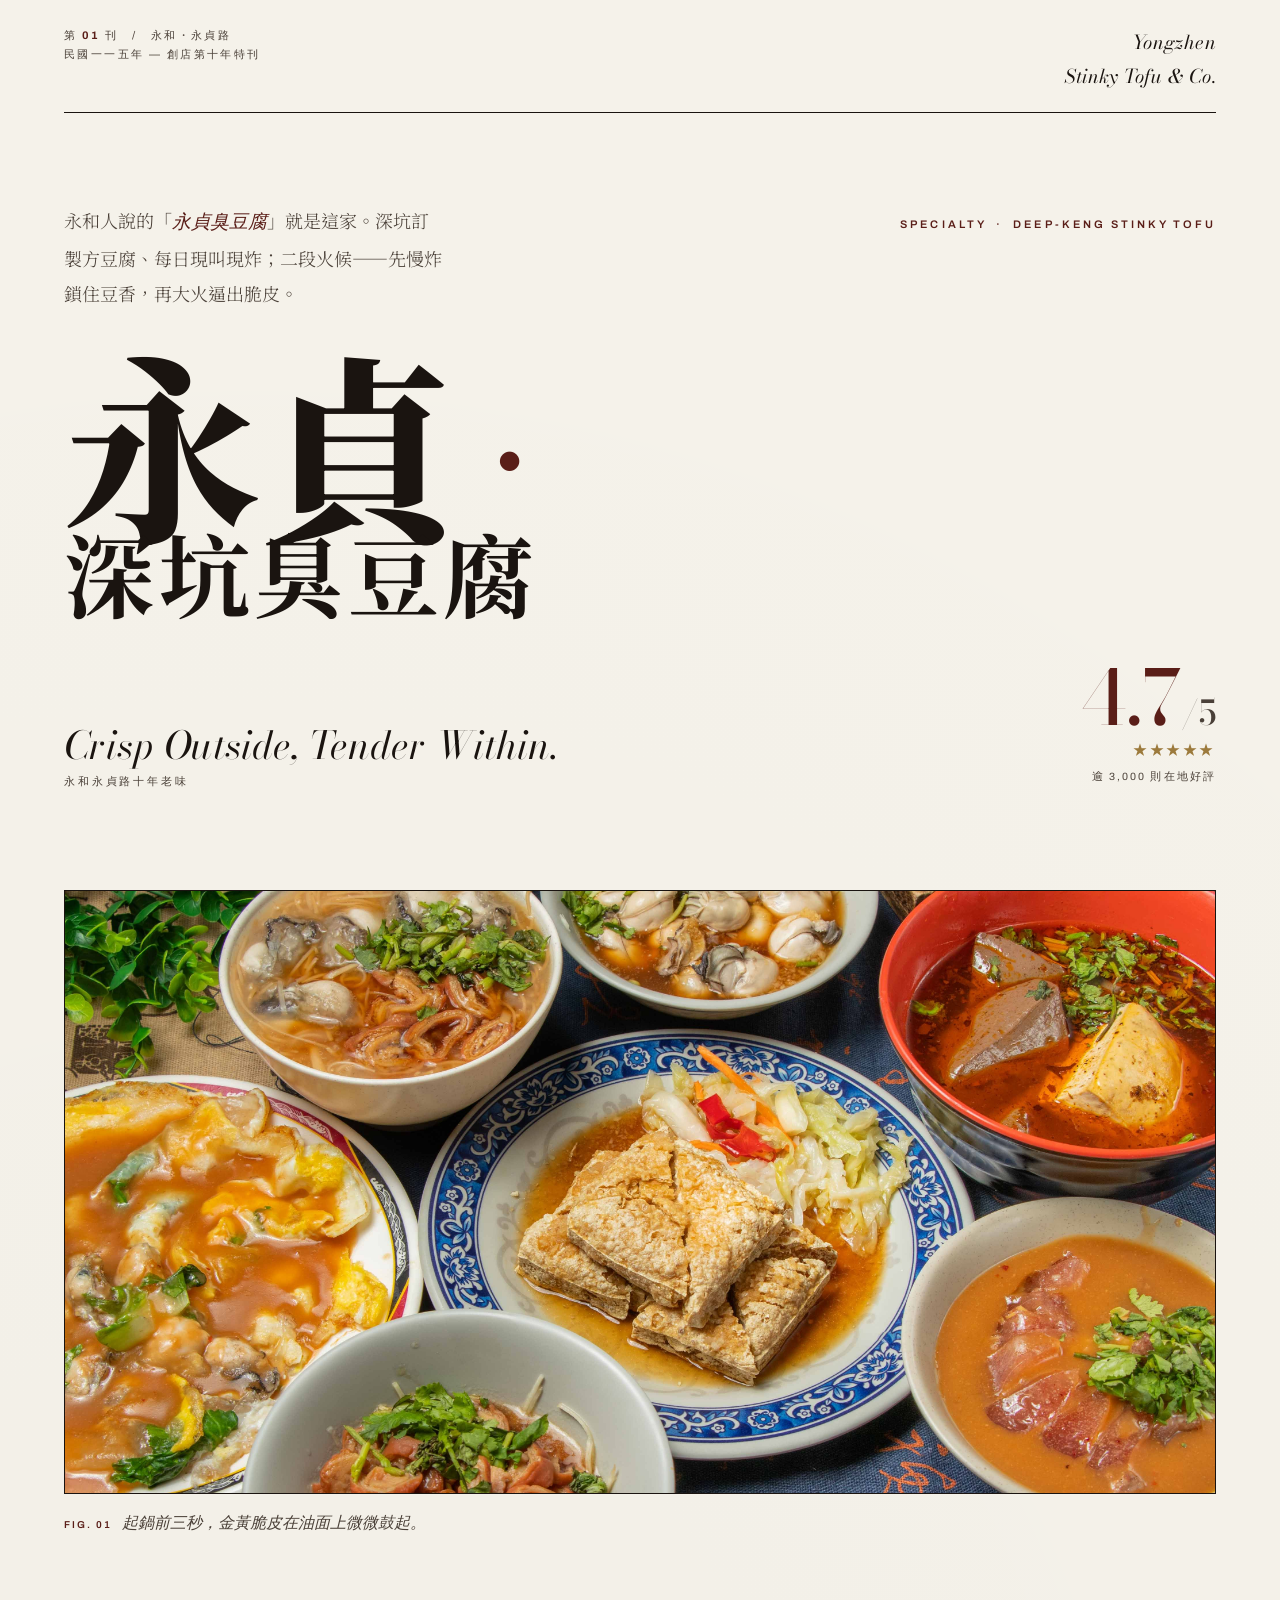
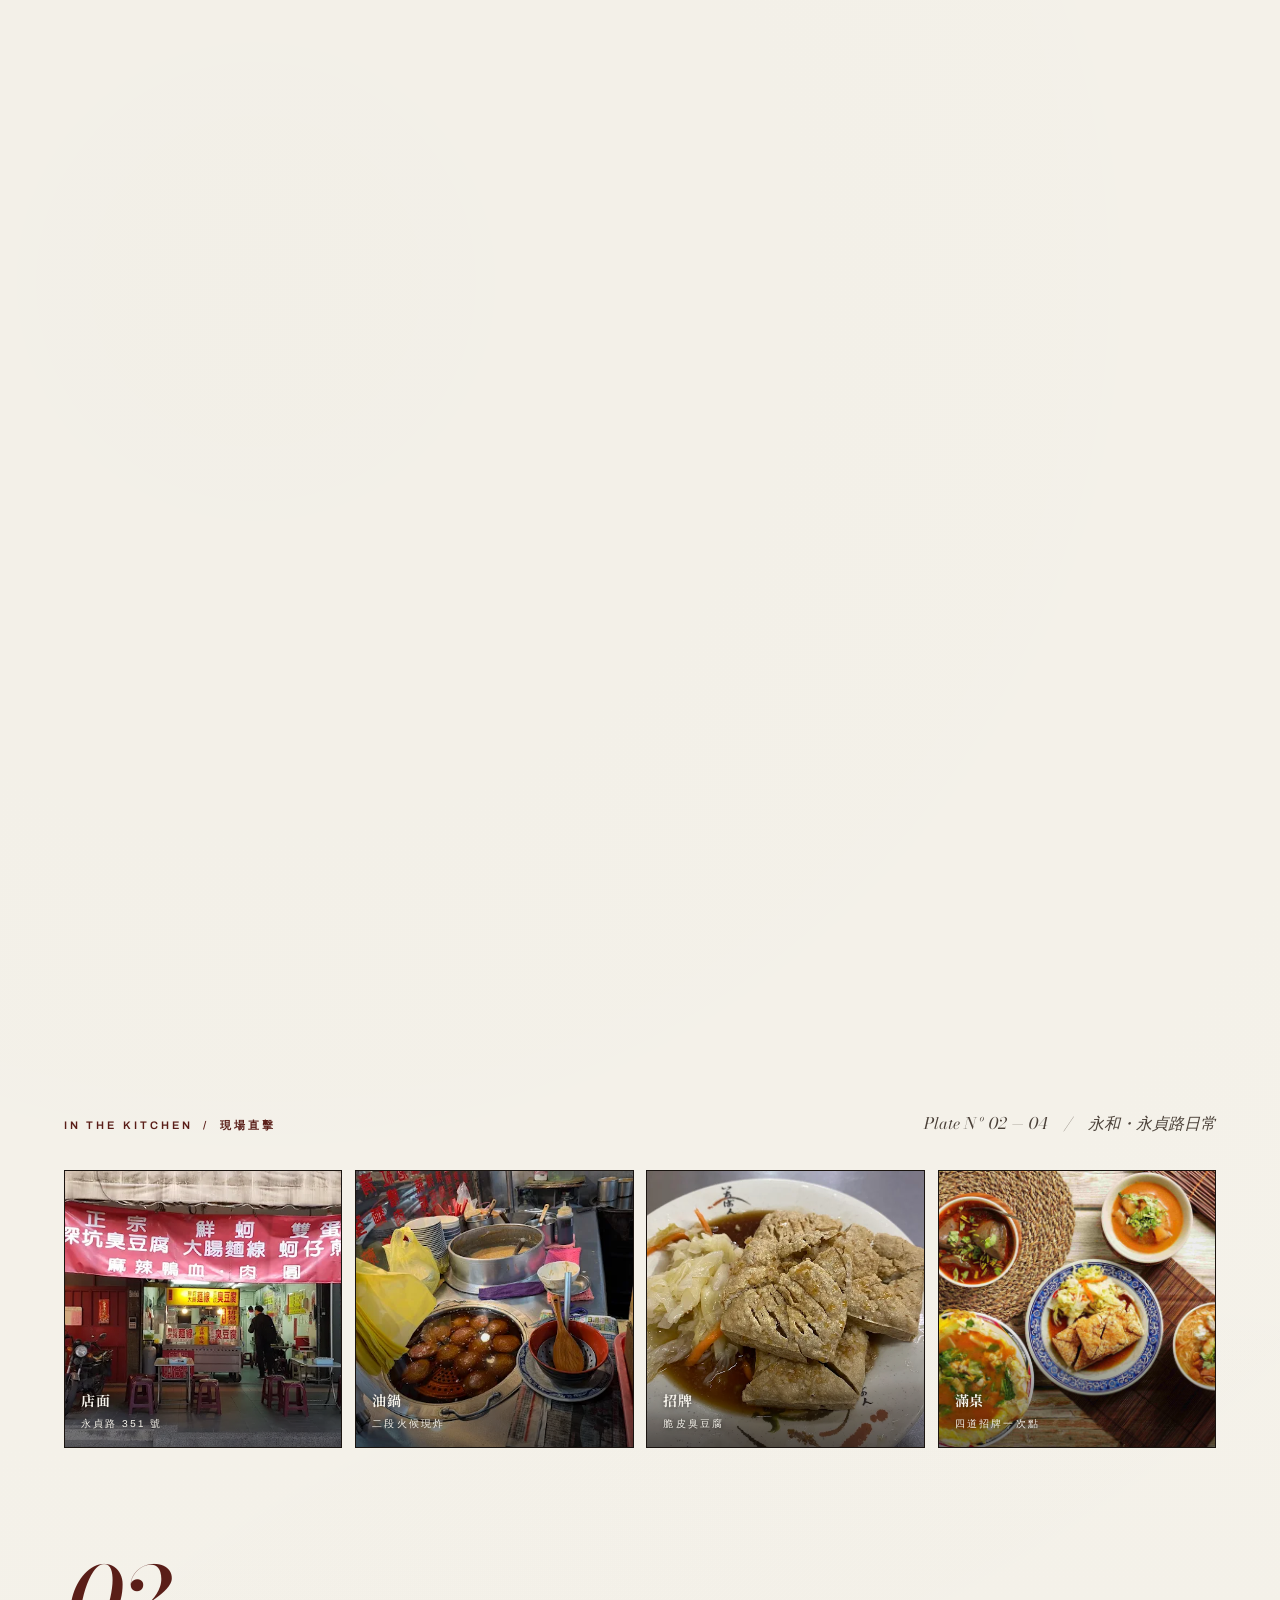
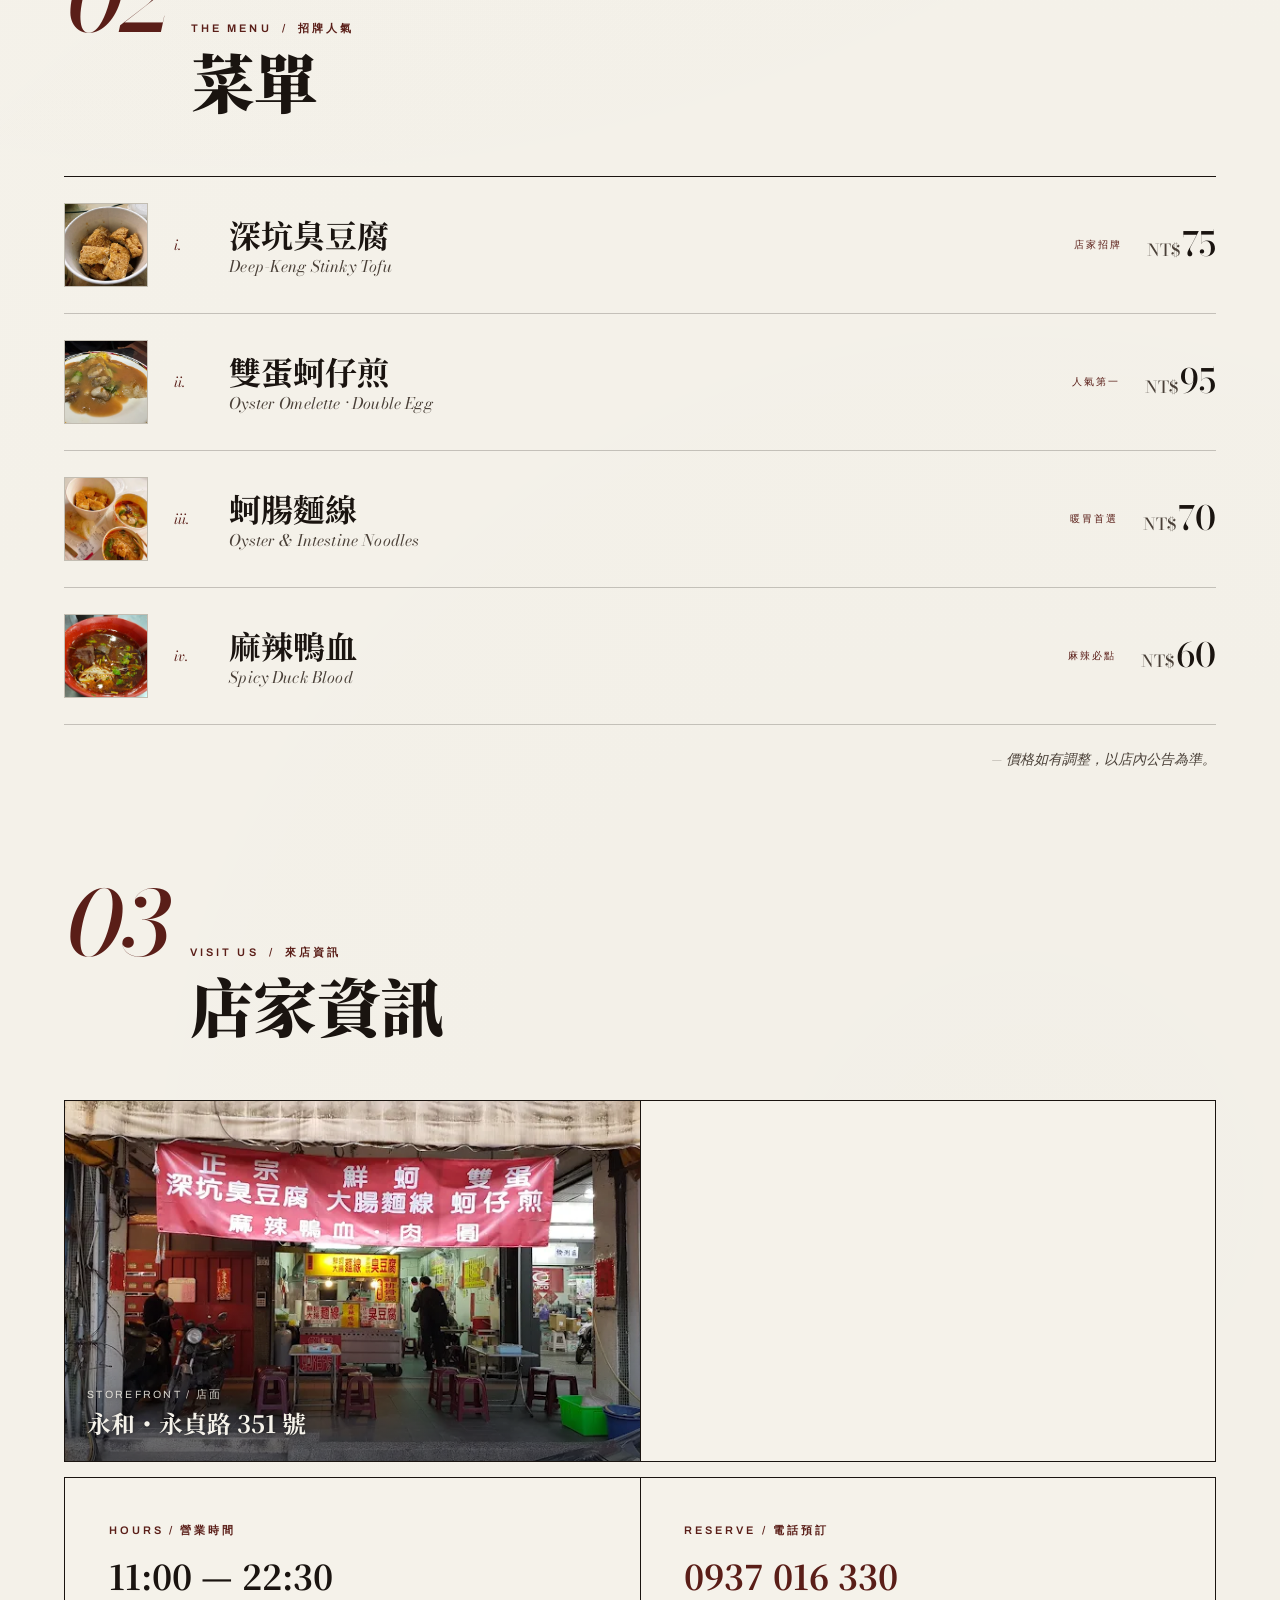
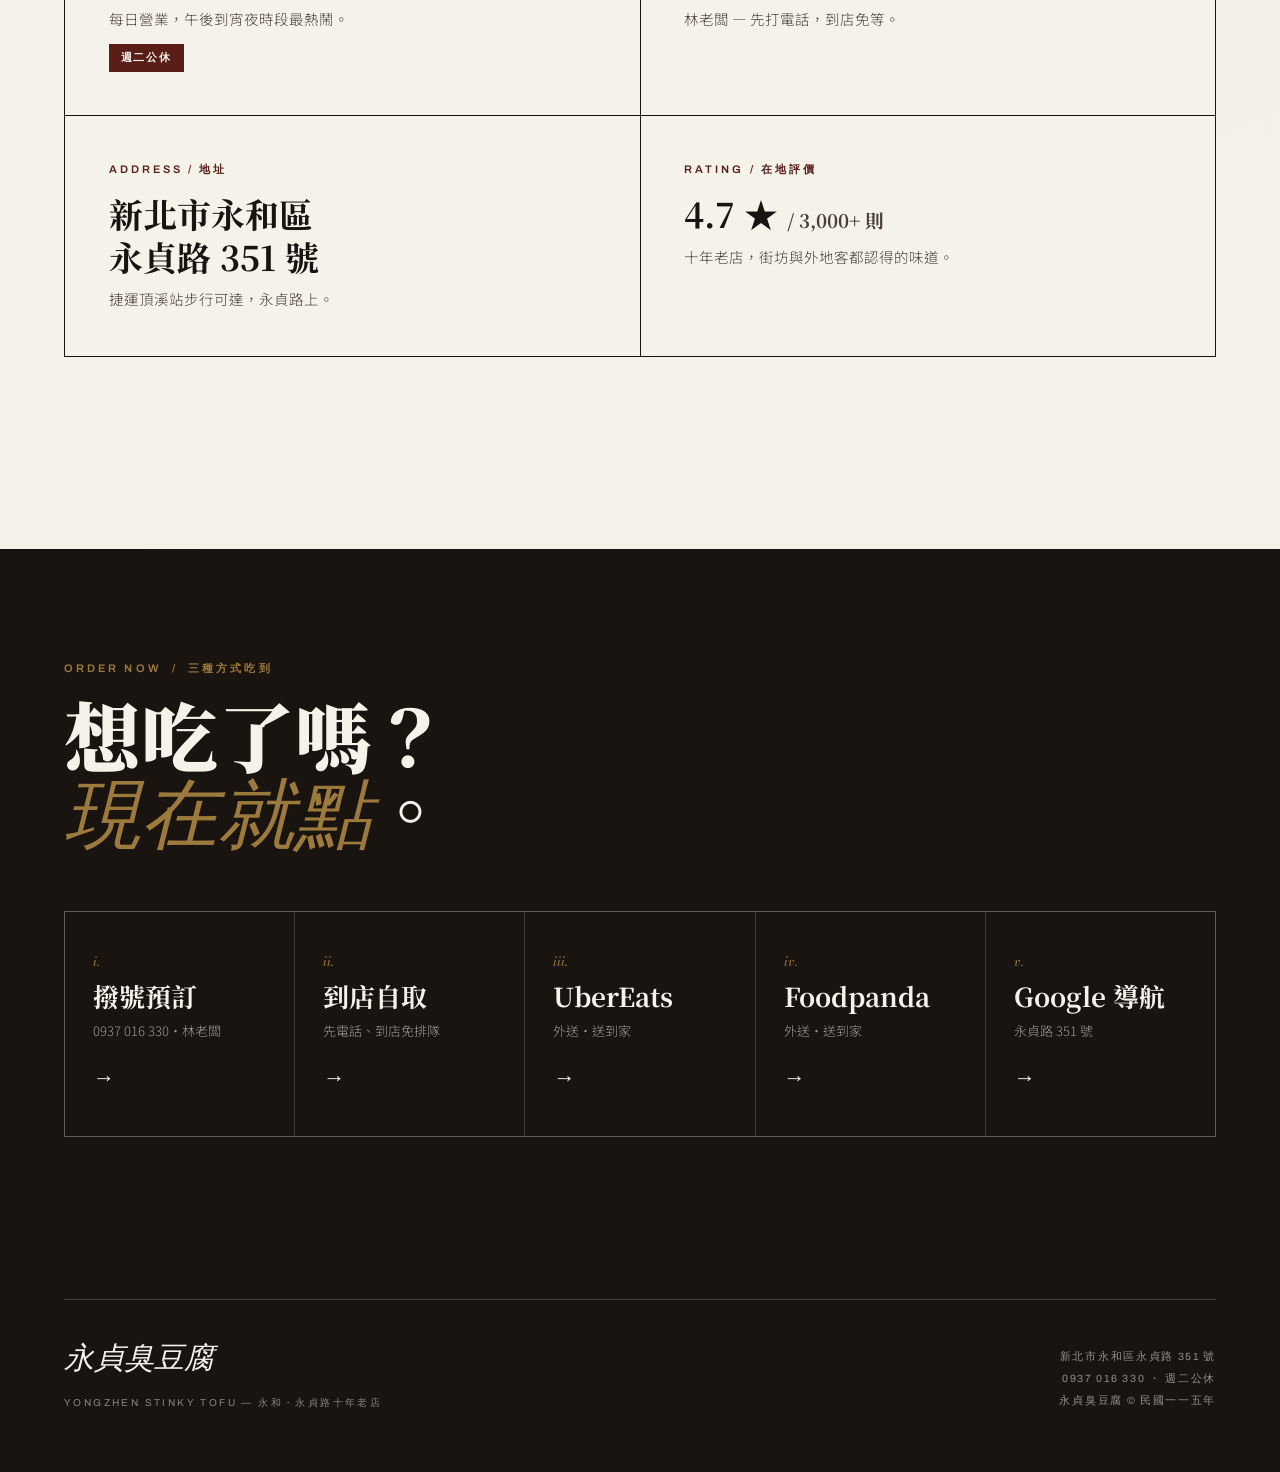
==== index.html @ 94640fee "四項 UX 升級：favicon、Foodpanda、浮動撥電話、圖片 lightbox - favicon.svg：「永」字暗洱紅方章，分頁辨識度 - CTA 加入 Foodpanda（5 欄並排）" ====
<!DOCTYPE html>
<html lang="zh-Hant">
<head>
<meta charset="UTF-8">
<meta name="viewport" content="width=device-width, initial-scale=1.0">
<title>永貞豆腐店｜永貞臭豆腐 永和永貞路十年老店．二段火候現炸</title>
<meta name="description" content="永貞臭豆腐 — 永和永貞路 351 號十年老店，深坑訂製方豆腐，二段火候慢炸鎖水、大火炸酥，外酥內嫩。招牌深坑臭豆腐、雙蛋蚵仔煎、蚵腸麵線、麻辣鴨血。電話 0937 016 330，到店自取或 UberEats 外送。">
<meta name="keywords" content="永貞臭豆腐, 永貞 臭豆腐, 永和臭豆腐, 永貞路臭豆腐, 永和永貞路臭豆腐, 永和 臭豆腐 推薦, 深坑臭豆腐, 永和深坑臭豆腐, 頂溪站臭豆腐, 永和宵夜, 永貞蚵仔煎, 永貞麻辣鴨血, 永貞蚵腸麵線">
<meta name="author" content="永貞・深坑臭豆腐">
<meta name="robots" content="index, follow, max-image-preview:large">
<meta name="googlebot" content="index, follow">
<meta name="geo.region" content="TW-NWT">
<meta name="geo.placename" content="新北市永和區">
<meta name="geo.position" content="25.0009;121.5135">
<meta name="ICBM" content="25.0009, 121.5135">
<link rel="canonical" href="https://yongzhen-tofu.com.tw/">
<link rel="icon" type="image/svg+xml" href="favicon.svg">
<link rel="apple-touch-icon" href="og-image.webp">
<meta property="og:title" content="永貞臭豆腐｜永和永貞路十年老店．二段火候">
<meta property="og:description" content="永和永貞路十年老店，二段火候炸出外酥內嫩的深坑臭豆腐。電話 0937 016 330，到店自取、UberEats 外送。">
<meta property="og:type" content="restaurant">
<meta property="og:url" content="https://yongzhen-tofu.com.tw/">
<meta property="og:image" content="https://yongzhen-tofu.com.tw/og-image.webp">
<meta property="og:image:width" content="680">
<meta property="og:image:height" content="510">
<meta property="og:image:alt" content="永貞臭豆腐脆皮特寫：二段火候現炸，附台式泡菜">
<meta property="og:locale" content="zh_TW">
<meta property="og:site_name" content="永貞臭豆腐">
<meta name="twitter:card" content="summary_large_image">
<meta name="twitter:title" content="永貞臭豆腐｜永和永貞路十年老店．二段火候">
<meta name="twitter:description" content="永和永貞路十年老店，二段火候炸出外酥內嫩的深坑臭豆腐。">
<meta name="twitter:image" content="https://yongzhen-tofu.com.tw/og-image.webp">
<meta name="theme-color" content="#F5F2EA">

<link rel="preconnect" href="https://fonts.googleapis.com">
<link rel="preconnect" href="https://fonts.gstatic.com" crossorigin>
<link href="https://fonts.googleapis.com/css2?family=Bodoni+Moda:ital,opsz,wght@0,6..96,400;0,6..96,500;0,6..96,700;0,6..96,900;1,6..96,400;1,6..96,500&family=Archivo:wght@400;500;600;700&family=Noto+Serif+TC:wght@300;500;700;900&family=Noto+Sans+TC:wght@300;400;500;700&display=swap" rel="stylesheet">

<!-- ===== Schema.org 結構化資料：對 Google 在地搜尋與 AI 問答最關鍵 ===== -->
<script type="application/ld+json">
{
  "@context": "https://schema.org",
  "@type": "Restaurant",
  "@id": "https://yongzhen-tofu.com.tw/#restaurant",
  "name": "永貞臭豆腐",
  "alternateName": ["永貞・深坑臭豆腐", "永和永貞路臭豆腐", "永貞 深坑臭豆腐", "永貞路臭豆腐"],
  "description": "永和永貞路 351 號十年老店，以深坑訂製方豆腐＋二段火候炸出外酥內嫩的招牌臭豆腐。",
  "url": "https://yongzhen-tofu.com.tw/",
  "image": [
    "https://yongzhen-tofu.com.tw/og-image.webp",
    "https://yongzhen-tofu.com.tw/%E6%B0%B8%E8%B2%9E%E8%B1%86%E8%85%90%E5%BA%97%E7%B6%B2%E8%B7%AF%E7%85%A7%E7%89%87/ri1h-listing.jpg"
  ],
  "servesCuisine": ["台灣小吃", "深坑臭豆腐", "蚵仔煎", "麵線"],
  "keywords": "永貞臭豆腐, 永和臭豆腐, 永貞路臭豆腐, 深坑臭豆腐, 二段火候, 永和宵夜, 蚵仔煎, 麻辣鴨血, 蚵腸麵線",
  "priceRange": "$$",
  "telephone": "+886937016330",
  "address": {
    "@type": "PostalAddress",
    "streetAddress": "永貞路351號",
    "addressLocality": "永和區",
    "addressRegion": "新北市",
    "postalCode": "234",
    "addressCountry": "TW"
  },
  "geo": { "@type": "GeoCoordinates", "latitude": 25.0009, "longitude": 121.5135 },
  "areaServed": [
    { "@type": "City", "name": "永和區" },
    { "@type": "City", "name": "中和區" },
    { "@type": "City", "name": "台北市" }
  ],
  "openingHoursSpecification": [
    { "@type": "OpeningHoursSpecification",
      "dayOfWeek": ["Monday","Wednesday","Thursday","Friday","Saturday","Sunday"],
      "opens": "11:00", "closes": "22:30" }
  ],
  "aggregateRating": { "@type": "AggregateRating", "ratingValue": "4.7", "reviewCount": "3000", "bestRating": "5" },
  "acceptsReservations": "True",
  "hasMenu": { "@type": "Menu", "hasMenuSection": { "@type": "MenuSection", "name": "招牌人氣",
    "hasMenuItem": [
      { "@type": "MenuItem", "name": "深坑臭豆腐", "offers": { "@type": "Offer", "price": "75", "priceCurrency": "TWD" } },
      { "@type": "MenuItem", "name": "雙蛋蚵仔煎", "offers": { "@type": "Offer", "price": "95", "priceCurrency": "TWD" } },
      { "@type": "MenuItem", "name": "蚵腸麵線", "offers": { "@type": "Offer", "price": "70", "priceCurrency": "TWD" } },
      { "@type": "MenuItem", "name": "麻辣鴨血", "offers": { "@type": "Offer", "price": "60", "priceCurrency": "TWD" } }
    ] } }
}
</script>

<!-- ===== FAQ 結構化資料：抓「永貞臭豆腐」常見問題的精選摘要 ===== -->
<script type="application/ld+json">
{
  "@context": "https://schema.org",
  "@type": "FAQPage",
  "mainEntity": [
    {
      "@type": "Question",
      "name": "永貞臭豆腐在哪裡？",
      "acceptedAnswer": {
        "@type": "Answer",
        "text": "永貞臭豆腐位於新北市永和區永貞路 351 號，捷運頂溪站步行可達，永和當地人習慣稱「永貞臭豆腐」。"
      }
    },
    {
      "@type": "Question",
      "name": "永貞臭豆腐的電話是？",
      "acceptedAnswer": {
        "@type": "Answer",
        "text": "電話 0937 016 330，老闆姓林。建議先電話預訂、到店即取，省去排隊時間。"
      }
    },
    {
      "@type": "Question",
      "name": "永貞臭豆腐的營業時間？",
      "acceptedAnswer": {
        "@type": "Answer",
        "text": "每日 11:00 至 22:30，週二公休。午後到宵夜時段最熱鬧。"
      }
    },
    {
      "@type": "Question",
      "name": "永貞臭豆腐有外送嗎？",
      "acceptedAnswer": {
        "@type": "Answer",
        "text": "有，UberEats 可外送到府；也可電話 0937 016 330 預訂後到店自取。"
      }
    },
    {
      "@type": "Question",
      "name": "為什麼叫永貞臭豆腐？跟深坑臭豆腐有什麼不同？",
      "acceptedAnswer": {
        "@type": "Answer",
        "text": "店家正式名稱是「永貞・深坑臭豆腐」，因為位於永和永貞路上，永和在地人習慣稱為「永貞臭豆腐」。豆腐本身是深坑訂製的方豆腐，再以二段火候現炸：先慢炸鎖水、再大火逼出脆皮，做成外酥內嫩的招牌風味。"
      }
    },
    {
      "@type": "Question",
      "name": "永貞臭豆腐推薦點什麼？",
      "acceptedAnswer": {
        "@type": "Answer",
        "text": "四道招牌：深坑臭豆腐（NT$75，店家招牌）、雙蛋蚵仔煎（NT$95，人氣第一）、蚵腸麵線（NT$70，暖胃首選）、麻辣鴨血（NT$60，麻辣必點）。一次點齊最對味。"
      }
    }
  ]
}
</script>

<style>
  :root{
    --paper:#F5F2EA;        /* 和紙底 */
    --paper-deep:#ECE7DA;   /* 折頁陰影 */
    --ink:#1A1410;          /* 墨黑 */
    --ink-soft:#4A4038;     /* 次級文字 */
    --oxblood:#5A1E18;      /* 暗洱紅 主色 */
    --oxblood-bright:#7A2A20;
    --gold:#9C7A3C;         /* 落款金 */
    --rule:#1A1410;
    --serif-tc:"Noto Serif TC", serif;
    --sans-tc:"Noto Sans TC", sans-serif;
    --display:"Bodoni Moda", serif;
    --label:"Archivo", sans-serif;
  }

  *{margin:0;padding:0;box-sizing:border-box}
  html{scroll-behavior:smooth}
  body{
    background:var(--paper);
    color:var(--ink);
    font-family:var(--sans-tc);
    font-weight:400;
    line-height:1.8;
    -webkit-font-smoothing:antialiased;
    overflow-x:hidden;
    /* 紙張纖維紋理 */
    background-image:
      radial-gradient(circle at 20% 30%, rgba(0,0,0,.012) 0, transparent 40%),
      radial-gradient(circle at 80% 70%, rgba(0,0,0,.012) 0, transparent 40%);
  }

  /* ===== 共用：小標籤 ===== */
  .label{
    font-family:var(--label);
    font-weight:600;
    font-size:11px;
    letter-spacing:.28em;
    text-transform:uppercase;
    color:var(--oxblood);
  }
  .label-ink{color:var(--ink-soft)}

  .rule{height:1px;background:var(--rule);width:100%}
  .rule-thin{height:1px;background:rgba(26,20,16,.25)}

  /* ===== 進場動畫 ===== */
  .reveal{opacity:0;transform:translateY(28px);transition:opacity 1s cubic-bezier(.16,1,.3,1),transform 1s cubic-bezier(.16,1,.3,1)}
  .reveal.in{opacity:1;transform:none}
  .reveal-d1{transition-delay:.12s}
  .reveal-d2{transition-delay:.24s}
  .reveal-d3{transition-delay:.36s}
  .reveal-d4{transition-delay:.48s}
  .reveal-d5{transition-delay:.60s}

  /* ===== 圖片 blur-up 淡入 ===== */
  img.img-fade{opacity:0;filter:blur(14px);transform:scale(1.025);transition:opacity 1.1s cubic-bezier(.16,1,.3,1),filter 1.1s cubic-bezier(.16,1,.3,1),transform 1.1s cubic-bezier(.16,1,.3,1)}
  img.img-fade.loaded{opacity:1;filter:blur(0);transform:scale(1)}

  /* ===== 浮動撥電話按鈕 ===== */
  .floating-call{
    position:fixed;right:clamp(16px,2vw,28px);bottom:clamp(16px,2vw,28px);
    width:60px;height:60px;border-radius:50%;
    background:var(--oxblood);color:var(--paper);
    display:flex;align-items:center;justify-content:center;
    box-shadow:0 8px 24px rgba(90,30,24,.45),0 2px 6px rgba(0,0,0,.18);
    text-decoration:none;z-index:90;
    transition:transform .35s cubic-bezier(.16,1,.3,1),box-shadow .35s ease,background .35s ease;
    opacity:0;transform:scale(.6) translateY(20px);pointer-events:none;
  }
  .floating-call.show{opacity:1;transform:scale(1) translateY(0);pointer-events:auto}
  .floating-call:hover{transform:scale(1.08);background:var(--oxblood-bright);box-shadow:0 12px 32px rgba(90,30,24,.55),0 4px 10px rgba(0,0,0,.2)}
  .floating-call svg{width:26px;height:26px;fill:currentColor}
  .floating-call::after{
    content:"";position:absolute;inset:-6px;border-radius:50%;
    border:2px solid var(--oxblood);opacity:.5;
    animation:phoneRing 2.2s cubic-bezier(.16,1,.3,1) infinite;
  }
  @keyframes phoneRing{
    0%{transform:scale(.92);opacity:.6}
    70%{transform:scale(1.32);opacity:0}
    100%{transform:scale(1.32);opacity:0}
  }
  @media(prefers-reduced-motion:reduce){.floating-call::after{display:none}}

  /* ===== Lightbox 放大檢視 ===== */
  .lb-target{cursor:zoom-in}
  .lightbox{
    position:fixed;inset:0;background:rgba(20,16,12,.96);
    display:none;align-items:center;justify-content:center;z-index:200;
    padding:clamp(20px,4vw,60px);opacity:0;transition:opacity .35s ease;
  }
  .lightbox.open{display:flex;opacity:1}
  .lb-img{max-width:100%;max-height:90vh;object-fit:contain;display:block;box-shadow:0 30px 80px rgba(0,0,0,.5)}
  .lb-close{
    position:absolute;top:clamp(14px,2vw,24px);right:clamp(16px,2.4vw,28px);
    background:transparent;border:0;color:var(--paper);
    font-family:var(--display);font-size:42px;line-height:1;cursor:pointer;
    width:48px;height:48px;display:flex;align-items:center;justify-content:center;
    transition:transform .3s ease,opacity .3s ease;opacity:.7;
  }
  .lb-close:hover{opacity:1;transform:rotate(90deg)}
  .lb-cap{
    position:absolute;left:clamp(20px,3vw,36px);bottom:clamp(18px,2.4vw,28px);
    color:rgba(245,242,234,.7);font-family:var(--label);
    font-size:11px;letter-spacing:.2em;text-transform:uppercase;
    max-width:70%;line-height:1.6;
  }

  /* ============ 刊頭 MASTHEAD ============ */
  .masthead{
    max-width:1280px;margin:0 auto;
    padding:26px clamp(20px,5vw,72px) 0;
    display:flex;justify-content:space-between;align-items:flex-start;
    gap:20px;
  }
  .masthead .iss{font-family:var(--label);font-size:11px;letter-spacing:.22em;text-transform:uppercase;color:var(--ink-soft);line-height:1.7}
  .masthead .iss b{color:var(--oxblood);font-weight:700}
  .masthead .brandmark{font-family:var(--display);font-style:italic;font-size:clamp(15px,2vw,19px);letter-spacing:.02em;text-align:right;color:var(--ink)}
  .masthead-rule{max-width:1280px;margin:18px auto 0;padding:0 clamp(20px,5vw,72px)}
  .masthead-rule .rule{background:var(--ink)}

  /* ============ HERO 跨頁 ============ */
  .hero{
    max-width:1280px;margin:0 auto;
    padding:clamp(36px,7vw,90px) clamp(20px,5vw,72px) clamp(50px,8vw,110px);
  }
  .hero-top{display:flex;justify-content:space-between;align-items:baseline;flex-wrap:wrap;gap:10px;margin-bottom:clamp(20px,4vw,46px)}
  .hero-kicker{max-width:380px;font-family:var(--serif-tc);font-weight:300;font-size:clamp(15px,1.5vw,18px);line-height:1.95;color:var(--ink-soft)}
  .hero-kicker em{font-family:var(--display);font-style:italic;color:var(--oxblood);font-size:1.05em}

  .hero-title{
    font-family:var(--serif-tc);
    font-weight:900;
    font-size:clamp(58px,15.5vw,224px);
    line-height:.86;
    letter-spacing:-.01em;
    color:var(--ink);
    position:relative;
  }
  .hero-title .sep{color:var(--oxblood);font-weight:500;font-size:.5em;vertical-align:.28em;margin:0 .04em}
  .hero-title .small{display:block;font-size:.46em;letter-spacing:.04em;margin-top:.06em;font-weight:700}

  .hero-meta{
    display:flex;justify-content:space-between;align-items:flex-end;flex-wrap:wrap;gap:24px;
    margin-top:clamp(26px,4vw,52px);
  }
  .hero-en{font-family:var(--display);font-style:italic;font-size:clamp(20px,3vw,40px);font-weight:400;color:var(--ink);line-height:1}
  .hero-en small{display:block;font-style:normal;font-family:var(--label);font-size:11px;letter-spacing:.26em;text-transform:uppercase;color:var(--ink-soft);margin-top:12px}
  .hero-rate{text-align:right}
  .hero-rate .num{font-family:var(--display);font-size:clamp(40px,6vw,76px);font-weight:500;line-height:.9;color:var(--oxblood)}
  .hero-rate .num span{font-size:.45em;color:var(--ink-soft)}
  .hero-rate .stars{letter-spacing:.18em;color:var(--gold);font-size:14px;margin-top:6px}
  .hero-rate .cap{font-family:var(--label);font-size:10.5px;letter-spacing:.2em;text-transform:uppercase;color:var(--ink-soft);margin-top:6px}

  /* ============ HERO 大圖 ============ */
  .hero-figure{
    max-width:1280px;margin:0 auto;
    padding:0 clamp(20px,5vw,72px) clamp(40px,6vw,80px);
  }
  .figure-frame{
    position:relative;width:100%;
    aspect-ratio:16/8.4;
    background:
      repeating-linear-gradient(45deg, var(--paper-deep) 0 2px, transparent 2px 26px),
      linear-gradient(135deg,#221a14,#3a2a1e);
    border:1px solid var(--ink);
    overflow:hidden;
    display:flex;align-items:center;justify-content:center;
  }
  .figure-frame img{position:absolute;inset:0;width:100%;height:100%;object-fit:cover;display:block}
  .ph{position:relative;text-align:center;color:rgba(245,242,234,.6);padding:24px}
  .ph .label{color:rgba(245,242,234,.55)}
  .ph .pf{font-family:var(--display);font-style:italic;font-size:clamp(16px,2.4vw,28px);margin-top:10px;color:rgba(245,242,234,.78)}
  .ph .pn{font-family:var(--label);font-size:10.5px;letter-spacing:.18em;margin-top:14px;color:rgba(245,242,234,.5)}
  .figcaption{
    font-family:var(--display);font-style:italic;font-size:clamp(13px,1.4vw,16px);
    color:var(--ink-soft);margin-top:14px;display:flex;gap:10px;align-items:baseline;
  }
  .figcaption b{font-family:var(--label);font-style:normal;font-weight:600;font-size:10px;letter-spacing:.2em;text-transform:uppercase;color:var(--oxblood)}

  /* ============ 章節通用 ============ */
  .chapter{max-width:1280px;margin:0 auto;padding:clamp(60px,9vw,140px) clamp(20px,5vw,72px)}
  .chapter-head{display:flex;align-items:baseline;gap:20px;margin-bottom:clamp(36px,5vw,68px)}
  .chapter-no{font-family:var(--display);font-size:clamp(40px,7vw,96px);font-weight:500;line-height:.8;color:var(--oxblood);font-style:italic}
  .chapter-titles .label{display:block;margin-bottom:10px}
  .chapter-titles h2{font-family:var(--serif-tc);font-weight:900;font-size:clamp(30px,5vw,64px);line-height:1;letter-spacing:-.01em}

  /* ============ 章節 01：二段火候 ============ */
  .craft-grid{display:grid;grid-template-columns:1.05fr .95fr;gap:clamp(34px,5vw,72px);align-items:start}
  .craft-essay{font-family:var(--serif-tc);font-weight:300;font-size:clamp(16px,1.35vw,18.5px);line-height:2.05;color:var(--ink-soft)}
  .craft-essay p+p{margin-top:1.3em}
  .dropcap::first-letter{
    font-family:var(--display);float:left;font-size:clamp(76px,11vw,128px);line-height:.72;
    font-weight:500;color:var(--oxblood);margin:8px 14px 0 0;
  }
  .pullquote{
    font-family:var(--serif-tc);font-weight:700;font-size:clamp(24px,3.2vw,40px);
    line-height:1.4;color:var(--ink);margin:clamp(30px,4vw,52px) 0;
    padding-left:clamp(18px,2vw,28px);border-left:3px solid var(--oxblood);
  }
  .pullquote em{font-family:var(--display);font-style:italic;color:var(--oxblood)}

  /* 二段火候動畫 */
  .fire-stages{display:flex;flex-direction:column;gap:0;border:1px solid var(--ink);background:var(--paper-deep)}
  .stage{padding:clamp(22px,3vw,34px) clamp(20px,2.6vw,32px);position:relative;overflow:hidden}
  .stage+.stage{border-top:1px solid var(--ink)}
  .stage-no{font-family:var(--display);font-style:italic;font-size:13px;color:var(--oxblood);letter-spacing:.04em}
  .stage h3{font-family:var(--serif-tc);font-weight:900;font-size:clamp(22px,2.6vw,30px);margin:6px 0 8px;line-height:1.1}
  .stage p{font-family:var(--sans-tc);font-weight:300;font-size:14.5px;line-height:1.85;color:var(--ink-soft);max-width:42ch}
  .stage .heat{
    margin-top:18px;height:6px;width:100%;background:rgba(26,20,16,.12);position:relative;overflow:hidden;border-radius:2px;
  }
  .stage .heat::after{
    content:"";position:absolute;inset:0;width:0;border-radius:2px;
    background:linear-gradient(90deg,var(--gold),var(--oxblood-bright),var(--oxblood));
  }
  .stage.lit .heat::after{animation:heat 2.4s cubic-bezier(.45,0,.2,1) forwards}
  .stage:nth-child(3).lit .heat::after{animation-delay:.5s}
  @keyframes heat{from{width:0}to{width:var(--w,70%)}}
  .stage .emberglow{
    position:absolute;right:-40px;top:50%;transform:translateY(-50%);
    width:160px;height:160px;border-radius:50%;
    background:radial-gradient(circle,rgba(122,42,32,.22),transparent 65%);
    opacity:0;transition:opacity 1.4s ease;
  }
  .stage.lit .emberglow{opacity:1}
  .stage-result{background:var(--ink);color:var(--paper)}
  .stage-result h3{color:var(--paper)}
  .stage-result p{color:rgba(245,242,234,.7)}
  .stage-result .stage-no{color:var(--gold)}

  /* ============ 章節 ・ 現場直擊 Gallery ============ */
  .gallery-section{max-width:1280px;margin:0 auto;padding:0 clamp(20px,5vw,72px) clamp(60px,9vw,140px)}
  .gallery-head{display:flex;justify-content:space-between;align-items:baseline;gap:20px;margin-bottom:clamp(20px,3vw,32px);flex-wrap:wrap}
  .gallery-head .label{display:block}
  .gallery-head .gcaption{font-family:var(--display);font-style:italic;font-size:clamp(13px,1.4vw,16px);color:var(--ink-soft)}
  .gallery{display:grid;grid-template-columns:repeat(4,1fr);gap:clamp(8px,1vw,14px)}
  .gtile{position:relative;overflow:hidden;background:var(--paper-deep);aspect-ratio:1/1;border:1px solid var(--ink)}
  .gtile img{position:absolute;inset:0;width:100%;height:100%;object-fit:cover;display:block;transition:transform 1.4s cubic-bezier(.16,1,.3,1)}
  .gtile:hover img{transform:scale(1.06)}
  .gtile::after{content:"";position:absolute;inset:0;background:linear-gradient(180deg,transparent 55%,rgba(0,0,0,.55));pointer-events:none}
  .gtile figcaption{position:absolute;left:clamp(10px,1.4vw,16px);bottom:clamp(8px,1.2vw,14px);color:var(--paper);font-family:var(--label);font-size:10px;letter-spacing:.22em;text-transform:uppercase;z-index:1;text-shadow:0 1px 4px rgba(0,0,0,.5)}
  .gtile figcaption b{display:block;font-family:var(--serif-tc);font-style:normal;font-weight:700;font-size:14px;letter-spacing:.04em;text-transform:none;margin-bottom:2px}
  @media(max-width:880px){.gallery{grid-template-columns:repeat(2,1fr)}}

  /* ============ 章節 02：菜單 ============ */
  .menu-list{border-top:1px solid var(--ink)}
  .menu-row{
    display:grid;grid-template-columns:clamp(56px,7vw,84px) auto 1fr auto auto;gap:clamp(14px,2vw,26px);
    align-items:center;padding:clamp(18px,2.4vw,26px) 0;border-bottom:1px solid rgba(26,20,16,.22);
    position:relative;transition:padding-left .4s cubic-bezier(.16,1,.3,1);
  }
  .menu-row:hover{padding-left:14px}
  .menu-row .mthumb{aspect-ratio:1/1;overflow:hidden;background:var(--paper-deep);border:1px solid rgba(26,20,16,.2);position:relative}
  .menu-row .mthumb img{position:absolute;inset:0;width:100%;height:100%;object-fit:cover;display:block;transition:transform 1.4s cubic-bezier(.16,1,.3,1)}
  .menu-row:hover .mthumb img{transform:scale(1.08)}
  .menu-row .mno{font-family:var(--display);font-style:italic;font-size:14px;color:var(--oxblood);width:30px}
  .menu-row .mname{font-family:var(--serif-tc);font-weight:700;font-size:clamp(21px,2.6vw,32px);line-height:1.15}
  .menu-row .mname .en{display:block;font-family:var(--display);font-style:italic;font-weight:400;font-size:.5em;color:var(--ink-soft);margin-top:4px;letter-spacing:.01em}
  .menu-row .mtag{font-family:var(--label);font-size:10px;letter-spacing:.18em;text-transform:uppercase;color:var(--oxblood);white-space:nowrap;align-self:center}
  .menu-row .mprice{font-family:var(--display);font-size:clamp(22px,2.6vw,34px);font-weight:500;white-space:nowrap}
  .menu-row .mprice small{font-size:.5em;color:var(--ink-soft);margin-right:2px}
  .menu-note{font-family:var(--display);font-style:italic;font-size:14px;color:var(--ink-soft);margin-top:22px;text-align:right}

  /* ============ 章節 03：店家資訊 ============ */
  .info-visual{display:grid;grid-template-columns:1fr 1fr;gap:1px;background:var(--ink);border:1px solid var(--ink);margin-bottom:clamp(10px,1.2vw,16px)}
  .info-photo,.info-map{position:relative;overflow:hidden;background:var(--paper);aspect-ratio:16/10}
  .info-photo img{position:absolute;inset:0;width:100%;height:100%;object-fit:cover;display:block;transition:transform 1.6s cubic-bezier(.16,1,.3,1)}
  .info-photo:hover img{transform:scale(1.04)}
  .info-photo::after{content:"";position:absolute;inset:0;background:linear-gradient(180deg,transparent 50%,rgba(0,0,0,.6));pointer-events:none}
  .info-photo figcaption{position:absolute;left:clamp(16px,2vw,22px);bottom:clamp(14px,2vw,20px);color:var(--paper);z-index:1;text-shadow:0 1px 4px rgba(0,0,0,.5)}
  .info-photo figcaption .lab{font-family:var(--label);font-size:10.5px;letter-spacing:.22em;text-transform:uppercase;display:block;margin-bottom:4px;color:rgba(245,242,234,.85)}
  .info-photo figcaption .tit{font-family:var(--serif-tc);font-weight:700;font-size:clamp(18px,2vw,24px);line-height:1.2}
  .info-map iframe{width:100%;height:100%;border:0;display:block;filter:grayscale(.05) contrast(1.02)}
  .info-grid{display:grid;grid-template-columns:repeat(2,1fr);gap:1px;background:var(--ink);border:1px solid var(--ink)}
  .info-cell{background:var(--paper);padding:clamp(26px,3.4vw,44px)}
  .info-cell .label{display:block;margin-bottom:14px}
  .info-cell .big{font-family:var(--serif-tc);font-weight:700;font-size:clamp(22px,2.8vw,34px);line-height:1.25}
  .info-cell .big a{color:var(--oxblood);text-decoration:none}
  .info-cell .sub{font-family:var(--sans-tc);font-weight:300;font-size:14.5px;color:var(--ink-soft);margin-top:8px;line-height:1.8}
  .closed-tag{display:inline-block;font-family:var(--label);font-size:11px;font-weight:600;letter-spacing:.16em;text-transform:uppercase;color:var(--paper);background:var(--oxblood);padding:4px 12px;margin-top:12px}

  /* ============ CTA ============ */
  .cta{background:var(--ink);color:var(--paper);margin-top:clamp(40px,6vw,80px)}
  .cta-inner{max-width:1280px;margin:0 auto;padding:clamp(54px,8vw,110px) clamp(20px,5vw,72px)}
  .cta-inner .label{color:var(--gold)}
  .cta h2{font-family:var(--serif-tc);font-weight:900;font-size:clamp(34px,6vw,84px);line-height:.96;margin:18px 0 clamp(36px,5vw,60px);color:var(--paper)}
  .cta h2 em{font-family:var(--display);font-style:italic;font-weight:500;color:var(--gold)}
  .cta-actions{display:grid;grid-template-columns:repeat(5,1fr);gap:1px;background:rgba(245,242,234,.18);border:1px solid rgba(245,242,234,.18)}
  .cta-act{
    background:var(--ink);padding:clamp(24px,3vw,38px) clamp(18px,2.4vw,28px);
    text-decoration:none;color:var(--paper);display:flex;flex-direction:column;gap:8px;
    transition:background .35s ease,transform .35s ease;position:relative;
  }
  .cta-act:hover{background:var(--oxblood)}
  .cta-act .n{font-family:var(--display);font-style:italic;font-size:13px;color:var(--gold)}
  .cta-act:hover .n{color:var(--paper)}
  .cta-act .t{font-family:var(--serif-tc);font-weight:700;font-size:clamp(19px,2.2vw,26px);line-height:1.15}
  .cta-act .d{font-family:var(--sans-tc);font-weight:300;font-size:13px;color:rgba(245,242,234,.6)}
  .cta-act:hover .d{color:rgba(245,242,234,.85)}
  .cta-act .arrow{font-family:var(--display);font-size:22px;margin-top:8px;transition:transform .35s ease}
  .cta-act:hover .arrow{transform:translateX(8px)}

  /* ============ 版權頁 ============ */
  footer{background:var(--ink);color:rgba(245,242,234,.7);padding:clamp(40px,5vw,60px) clamp(20px,5vw,72px)}
  .foot-inner{max-width:1280px;margin:0 auto;display:flex;justify-content:space-between;align-items:flex-end;flex-wrap:wrap;gap:24px;border-top:1px solid rgba(245,242,234,.2);padding-top:30px}
  .foot-brand{font-family:var(--display);font-style:italic;font-size:clamp(20px,2.4vw,30px);color:var(--paper)}
  .foot-brand small{display:block;font-family:var(--label);font-style:normal;font-size:10px;letter-spacing:.24em;text-transform:uppercase;margin-top:10px;color:rgba(245,242,234,.5)}
  .foot-meta{font-family:var(--label);font-size:10.5px;letter-spacing:.16em;text-transform:uppercase;text-align:right;line-height:2.1;color:rgba(245,242,234,.55)}

  /* ============ RWD ============ */
  @media(max-width:880px){
    .craft-grid{grid-template-columns:1fr;gap:42px}
    .info-visual{grid-template-columns:1fr}
    .info-photo,.info-map{aspect-ratio:16/9}
    .info-grid{grid-template-columns:1fr}
    .cta-actions{grid-template-columns:repeat(3,1fr)}
    .menu-row{grid-template-columns:64px auto 1fr auto;gap:14px}
    .menu-row .mtag{display:none}
  }
  @media(max-width:520px){
    .masthead{flex-direction:column;gap:12px}
    .masthead .brandmark{text-align:left}
    .hero-meta{flex-direction:column;align-items:flex-start;gap:30px}
    .hero-rate{text-align:left}
    .cta-actions{grid-template-columns:1fr}
    .menu-row{grid-template-columns:54px 1fr auto;gap:10px}
    .menu-row .mno{display:none}
  }
</style>
</head>
<body>

  <!-- ===== 刊頭 ===== -->
  <header class="masthead reveal in">
    <div class="iss">
      第 <b>01</b> 刊　/　永和・永貞路<br>
      民國一一五年 — 創店第十年特刊
    </div>
    <div class="brandmark">Yongzhen<br>Stinky Tofu &amp; Co.</div>
  </header>
  <div class="masthead-rule reveal in"><div class="rule"></div></div>

  <!-- ===== HERO ===== -->
  <section class="hero">
    <div class="hero-top">
      <p class="hero-kicker reveal in">永和人說的「<em>永貞臭豆腐</em>」就是這家。深坑訂製方豆腐、每日現叫現炸；二段火候——先慢炸鎖住豆香，再大火逼出脆皮。</p>
      <span class="label reveal in reveal-d1">Specialty &nbsp;·&nbsp; Deep-Keng Stinky Tofu</span>
    </div>

    <h1 class="hero-title reveal in reveal-d1">
      永貞<span class="sep">・</span>
      <span class="small">深坑臭豆腐</span>
    </h1>

    <div class="hero-meta">
      <div class="hero-en reveal in reveal-d2">
        Crisp Outside, Tender Within.
        <small>永和永貞路十年老味</small>
      </div>
      <div class="hero-rate reveal in reveal-d3">
        <div class="num">4.7<span>/5</span></div>
        <div class="stars">★★★★★</div>
        <div class="cap">逾 3,000 則在地好評</div>
      </div>
    </div>
  </section>

  <!-- ===== HERO 大圖 ===== -->
  <figure class="hero-figure reveal">
    <div class="figure-frame">
      <img class="img-fade lb-target" src="永貞豆腐店網路照片/ri1h-listing.jpg" alt="永貞深坑臭豆腐 招牌套餐：臭豆腐、雙蛋蚵仔煎、蚵腸麵線、麻辣鴨血">
    </div>
    <figcaption class="figcaption"><b>Fig. 01</b> 起鍋前三秒，金黃脆皮在油面上微微鼓起。</figcaption>
  </figure>

  <!-- ===== 章節 01：二段火候 ===== -->
  <section class="chapter">
    <div class="chapter-head reveal">
      <div class="chapter-no">01</div>
      <div class="chapter-titles">
        <span class="label">The Craft &nbsp;/&nbsp; 職人之道</span>
        <h2>二段火候</h2>
      </div>
    </div>

    <div class="craft-grid">
      <div class="craft-essay reveal">
        <p class="dropcap">永和人口中的「永貞臭豆腐」，就是永貞路上開了十年的這家。炸臭豆腐看似簡單，難的是「外酥內嫩」這四個字。多數攤子一鍋油炸到底，結果不是外皮太硬、就是裡頭沒透。永貞的做法不一樣——我們把火分成兩段。</p>
        <p>第一段是「養」。中低油溫慢炸，讓深坑訂製的方豆腐由外而內均勻受熱，把豆香與水分牢牢鎖在裡面，這時豆腐還是淺金色，皮還沒成形。</p>
        <p>第二段是「逼」。起鍋前轉大火，高溫把表面那層水氣瞬間逼出，脆皮在十幾秒內成形、鼓起、轉成深金。一口咬下，先是「喀」的一聲，接著是滾燙的豆腐心在嘴裡化開。</p>
        <div class="pullquote reveal">先慢火鎖住豆香，<br>再大火<em>逼出脆皮</em>。</div>
        <p>同一塊豆腐，兩種火、兩種脾氣。這就是永貞做了十年、客人從永和騎車繞過來也要排的理由。</p>
      </div>

      <div class="fire-stages reveal reveal-d1" id="fireStages">
        <div class="stage" style="--w:62%">
          <span class="emberglow"></span>
          <div class="stage-no">Stage I — 慢炸</div>
          <h3>養・鎖水</h3>
          <p>中低油溫慢炸，由外而內均勻受熱，鎖住豆香與水分。</p>
          <div class="heat"></div>
        </div>
        <div class="stage" style="--w:96%">
          <span class="emberglow"></span>
          <div class="stage-no">Stage II — 大火</div>
          <h3>逼・成脆</h3>
          <p>起鍋前轉大火，高溫逼出表面水氣，脆皮十餘秒成形。</p>
          <div class="heat"></div>
        </div>
        <div class="stage stage-result">
          <div class="stage-no">Result</div>
          <h3>外酥內嫩</h3>
          <p>一口喀脆，內裡滾燙化開——同一塊豆腐的兩種脾氣。</p>
        </div>
      </div>
    </div>
  </section>

  <!-- ===== 現場直擊 Gallery Strip ===== -->
  <section class="gallery-section">
    <div class="gallery-head reveal">
      <span class="label">In the Kitchen &nbsp;/&nbsp; 現場直擊</span>
      <span class="gcaption">Plate Nº 02 — 04　/　永和・永貞路日常</span>
    </div>
    <div class="gallery">
      <figure class="gtile reveal lb-tile">
        <img class="img-fade" loading="lazy" src="永貞豆腐店網路照片/unnamed.webp" alt="永貞豆腐店店面招牌：正宗深坑臭豆腐 鮮蚵雙蛋 大腸麵線 麻辣鴨血 蚵仔煎">
        <figcaption><b>店面</b>永貞路 351 號</figcaption>
      </figure>
      <figure class="gtile reveal reveal-d1 lb-tile">
        <img class="img-fade" loading="lazy" src="永貞豆腐店網路照片/unnamed (5).webp" alt="深坑臭豆腐入油鍋 二段火候慢炸特寫">
        <figcaption><b>油鍋</b>二段火候現炸</figcaption>
      </figure>
      <figure class="gtile reveal reveal-d2 lb-tile">
        <img class="img-fade" loading="lazy" src="永貞豆腐店網路照片/unnamed (1).webp" alt="深坑臭豆腐脆皮特寫 配台式泡菜">
        <figcaption><b>招牌</b>脆皮臭豆腐</figcaption>
      </figure>
      <figure class="gtile reveal reveal-d3 lb-tile">
        <img class="img-fade" loading="lazy" src="永貞豆腐店網路照片/1da9a9e826d15157cea1c5bb8696f248.jpeg" alt="永貞豆腐店招牌套餐俯拍：臭豆腐 雙蛋蚵仔煎 蚵腸麵線 麻辣鴨血">
        <figcaption><b>滿桌</b>四道招牌一次點</figcaption>
      </figure>
    </div>
  </section>

  <!-- ===== 章節 02：菜單 ===== -->
  <section class="chapter" style="padding-top:0">
    <div class="chapter-head reveal">
      <div class="chapter-no">02</div>
      <div class="chapter-titles">
        <span class="label">The Menu &nbsp;/&nbsp; 招牌人氣</span>
        <h2>菜單</h2>
      </div>
    </div>

    <div class="menu-list">
      <div class="menu-row reveal">
        <div class="mthumb"><img class="img-fade" loading="lazy" src="永貞豆腐店網路照片/unnamed (7).webp" alt="深坑臭豆腐 碗裝"></div>
        <div class="mno">i.</div>
        <div class="mname">深坑臭豆腐<span class="en">Deep-Keng Stinky Tofu</span></div>
        <div class="mtag">店家招牌</div>
        <div class="mprice"><small>NT$</small>75</div>
      </div>
      <div class="menu-row reveal reveal-d1">
        <div class="mthumb"><img class="img-fade" loading="lazy" src="永貞豆腐店網路照片/unnamed (4).webp" alt="雙蛋蚵仔煎 鮮蚵特寫"></div>
        <div class="mno">ii.</div>
        <div class="mname">雙蛋蚵仔煎<span class="en">Oyster Omelette · Double Egg</span></div>
        <div class="mtag">人氣第一</div>
        <div class="mprice"><small>NT$</small>95</div>
      </div>
      <div class="menu-row reveal reveal-d2">
        <div class="mthumb"><img class="img-fade" loading="lazy" src="永貞豆腐店網路照片/unnamed (8).webp" alt="蚵腸麵線 外帶碗裝"></div>
        <div class="mno">iii.</div>
        <div class="mname">蚵腸麵線<span class="en">Oyster &amp; Intestine Noodles</span></div>
        <div class="mtag">暖胃首選</div>
        <div class="mprice"><small>NT$</small>70</div>
      </div>
      <div class="menu-row reveal reveal-d3">
        <div class="mthumb"><img class="img-fade" loading="lazy" src="永貞豆腐店網路照片/unnamed (6).webp" alt="麻辣鴨血 紅油碗"></div>
        <div class="mno">iv.</div>
        <div class="mname">麻辣鴨血<span class="en">Spicy Duck Blood</span></div>
        <div class="mtag">麻辣必點</div>
        <div class="mprice"><small>NT$</small>60</div>
      </div>
    </div>
    <p class="menu-note reveal">— 價格如有調整，以店內公告為準。</p>
  </section>

  <!-- ===== 章節 03：店家資訊 ===== -->
  <section class="chapter" style="padding-top:0">
    <div class="chapter-head reveal">
      <div class="chapter-no">03</div>
      <div class="chapter-titles">
        <span class="label">Visit Us &nbsp;/&nbsp; 來店資訊</span>
        <h2>店家資訊</h2>
      </div>
    </div>

    <div class="info-visual reveal">
      <figure class="info-photo lb-tile">
        <img class="img-fade lb-target" loading="lazy" src="永貞豆腐店網路照片/unnamed.webp" alt="永貞豆腐店店面：紅底招牌「正宗深坑臭豆腐 鮮蚵雙蛋 大腸麵線 麻辣鴨血 蚵仔煎」">
        <figcaption>
          <span class="lab">Storefront / 店面</span>
          <span class="tit">永和・永貞路 351 號</span>
        </figcaption>
      </figure>
      <div class="info-map">
        <iframe
          src="https://maps.google.com/maps?q=%E6%96%B0%E5%8C%97%E5%B8%82%E6%B0%B8%E5%92%8C%E5%8D%80%E6%B0%B8%E8%B2%9E%E8%B7%AF351%E8%99%9F&hl=zh-TW&z=17&output=embed"
          loading="lazy"
          referrerpolicy="no-referrer-when-downgrade"
          allowfullscreen
          title="永貞豆腐店 Google 地圖位置"></iframe>
      </div>
    </div>

    <div class="info-grid reveal">
      <div class="info-cell">
        <span class="label">Hours / 營業時間</span>
        <div class="big">11:00 — 22:30</div>
        <div class="sub">每日營業，午後到宵夜時段最熱鬧。</div>
        <span class="closed-tag">週二公休</span>
      </div>
      <div class="info-cell">
        <span class="label">Reserve / 電話預訂</span>
        <div class="big"><a href="tel:+886937016330">0937 016 330</a></div>
        <div class="sub">林老闆 — 先打電話，到店免等。</div>
      </div>
      <div class="info-cell">
        <span class="label">Address / 地址</span>
        <div class="big">新北市永和區<br>永貞路 351 號</div>
        <div class="sub">捷運頂溪站步行可達，永貞路上。</div>
      </div>
      <div class="info-cell">
        <span class="label">Rating / 在地評價</span>
        <div class="big">4.7 ★ <span style="font-size:.55em;color:var(--ink-soft)">/ 3,000+ 則</span></div>
        <div class="sub">十年老店，街坊與外地客都認得的味道。</div>
      </div>
    </div>
  </section>

  <!-- ===== CTA ===== -->
  <section class="cta">
    <div class="cta-inner">
      <span class="label reveal">Order Now &nbsp;/&nbsp; 三種方式吃到</span>
      <h2 class="reveal reveal-d1">想吃了嗎？<br><em>現在就點</em>。</h2>
      <div class="cta-actions reveal reveal-d2">
        <a class="cta-act" href="tel:+886937016330">
          <span class="n">i.</span>
          <span class="t">撥號預訂</span>
          <span class="d">0937 016 330・林老闆</span>
          <span class="arrow">→</span>
        </a>
        <a class="cta-act" href="tel:+886937016330">
          <span class="n">ii.</span>
          <span class="t">到店自取</span>
          <span class="d">先電話、到店免排隊</span>
          <span class="arrow">→</span>
        </a>
        <a class="cta-act" href="https://www.ubereats.com/tw/search?q=永貞臭豆腐" target="_blank" rel="noopener">
          <span class="n">iii.</span>
          <span class="t">UberEats</span>
          <span class="d">外送・送到家</span>
          <span class="arrow">→</span>
        </a>
        <a class="cta-act" href="https://www.foodpanda.com.tw/restaurants/search?q=永貞臭豆腐" target="_blank" rel="noopener">
          <span class="n">iv.</span>
          <span class="t">Foodpanda</span>
          <span class="d">外送・送到家</span>
          <span class="arrow">→</span>
        </a>
        <a class="cta-act" href="https://www.google.com/maps/search/?api=1&query=新北市永和區永貞路351號" target="_blank" rel="noopener">
          <span class="n">v.</span>
          <span class="t">Google 導航</span>
          <span class="d">永貞路 351 號</span>
          <span class="arrow">→</span>
        </a>
      </div>
    </div>
  </section>

  <!-- ===== 浮動撥電話按鈕 ===== -->
  <a class="floating-call" id="floatingCall" href="tel:+886937016330" aria-label="撥打電話 0937 016 330 訂購永貞臭豆腐">
    <svg viewBox="0 0 24 24" aria-hidden="true">
      <path d="M20 15.5c-1.2 0-2.4-.2-3.6-.6-.3-.1-.7 0-1 .2l-2.2 2.2c-2.8-1.4-5.1-3.8-6.6-6.6l2.2-2.2c.3-.3.4-.7.2-1-.3-1.1-.5-2.3-.5-3.5 0-.6-.4-1-1-1H4c-.6 0-1 .4-1 1 0 9.4 7.6 17 17 17 .6 0 1-.4 1-1v-3.5c0-.6-.4-1-1-1zM19 12h2c0-5-4-9-9-9v2c3.9 0 7 3.1 7 7zm-4 0h2c0-2.8-2.2-5-5-5v2c1.7 0 3 1.4 3 3z"/>
    </svg>
  </a>

  <!-- ===== Lightbox ===== -->
  <div class="lightbox" id="lightbox" aria-hidden="true" role="dialog" aria-label="圖片放大檢視">
    <button class="lb-close" aria-label="關閉圖片" type="button">×</button>
    <img class="lb-img" alt="">
    <div class="lb-cap"></div>
  </div>

  <!-- ===== 版權頁 ===== -->
  <footer>
    <div class="foot-inner">
      <div class="foot-brand">
        永貞臭豆腐
        <small>Yongzhen Stinky Tofu — 永和・永貞路十年老店</small>
      </div>
      <div class="foot-meta">
        新北市永和區永貞路 351 號<br>
        0937 016 330 ・ 週二公休<br>
        永貞臭豆腐 © 民國一一五年
      </div>
    </div>
  </footer>

<script>
  // 進場：scroll reveal
  const io = new IntersectionObserver((entries)=>{
    entries.forEach(e=>{ if(e.isIntersecting){ e.target.classList.add('in'); io.unobserve(e.target);} });
  },{threshold:.16, rootMargin:"0px 0px -8% 0px"});
  document.querySelectorAll('.reveal:not(.in)').forEach(el=>io.observe(el));

  // 二段火候動畫：捲到該區塊才點火
  const fire = document.getElementById('fireStages');
  const fireIO = new IntersectionObserver((entries)=>{
    entries.forEach(e=>{
      if(e.isIntersecting){
        const stages = e.target.querySelectorAll('.stage');
        stages.forEach((s,i)=>setTimeout(()=>s.classList.add('lit'), i*700));
        fireIO.unobserve(e.target);
      }
    });
  },{threshold:.4});
  if(fire) fireIO.observe(fire);

  // 圖片 blur-up：載入完成 → 解模糊
  document.querySelectorAll('img.img-fade').forEach(img=>{
    if(img.complete && img.naturalWidth>0) img.classList.add('loaded');
    else img.addEventListener('load', ()=>img.classList.add('loaded'), {once:true});
    img.addEventListener('error', ()=>img.classList.add('loaded'), {once:true});
  });

  // 浮動撥電話按鈕：捲過 hero 才現身
  const fc = document.getElementById('floatingCall');
  if(fc){
    const onScroll = ()=>{ fc.classList.toggle('show', window.scrollY > window.innerHeight*0.5); };
    window.addEventListener('scroll', onScroll, {passive:true});
    onScroll();
  }

  // Lightbox：點圖放大
  (function(){
    const lb = document.getElementById('lightbox');
    if(!lb) return;
    const lbImg = lb.querySelector('.lb-img');
    const lbCap = lb.querySelector('.lb-cap');
    const open = (src, alt)=>{
      lbImg.src = src; lbImg.alt = alt || '';
      lbCap.textContent = alt || '';
      lb.classList.add('open'); lb.setAttribute('aria-hidden','false');
      document.body.style.overflow='hidden';
    };
    const close = ()=>{
      lb.classList.remove('open'); lb.setAttribute('aria-hidden','true');
      document.body.style.overflow='';
      setTimeout(()=>{ lbImg.src=''; }, 300);
    };
    // 為所有 .lb-target / .lb-tile 內的 img 綁定點擊
    document.querySelectorAll('.lb-target, .lb-tile img').forEach(img=>{
      img.classList.add('lb-target');
      img.addEventListener('click', e=>{ e.preventDefault(); open(img.currentSrc||img.src, img.alt); });
    });
    lb.addEventListener('click', e=>{
      if(e.target===lb || e.target.classList.contains('lb-close')) close();
    });
    document.addEventListener('keydown', e=>{
      if(e.key==='Escape' && lb.classList.contains('open')) close();
    });
  })();
</script>
</body>
</html>
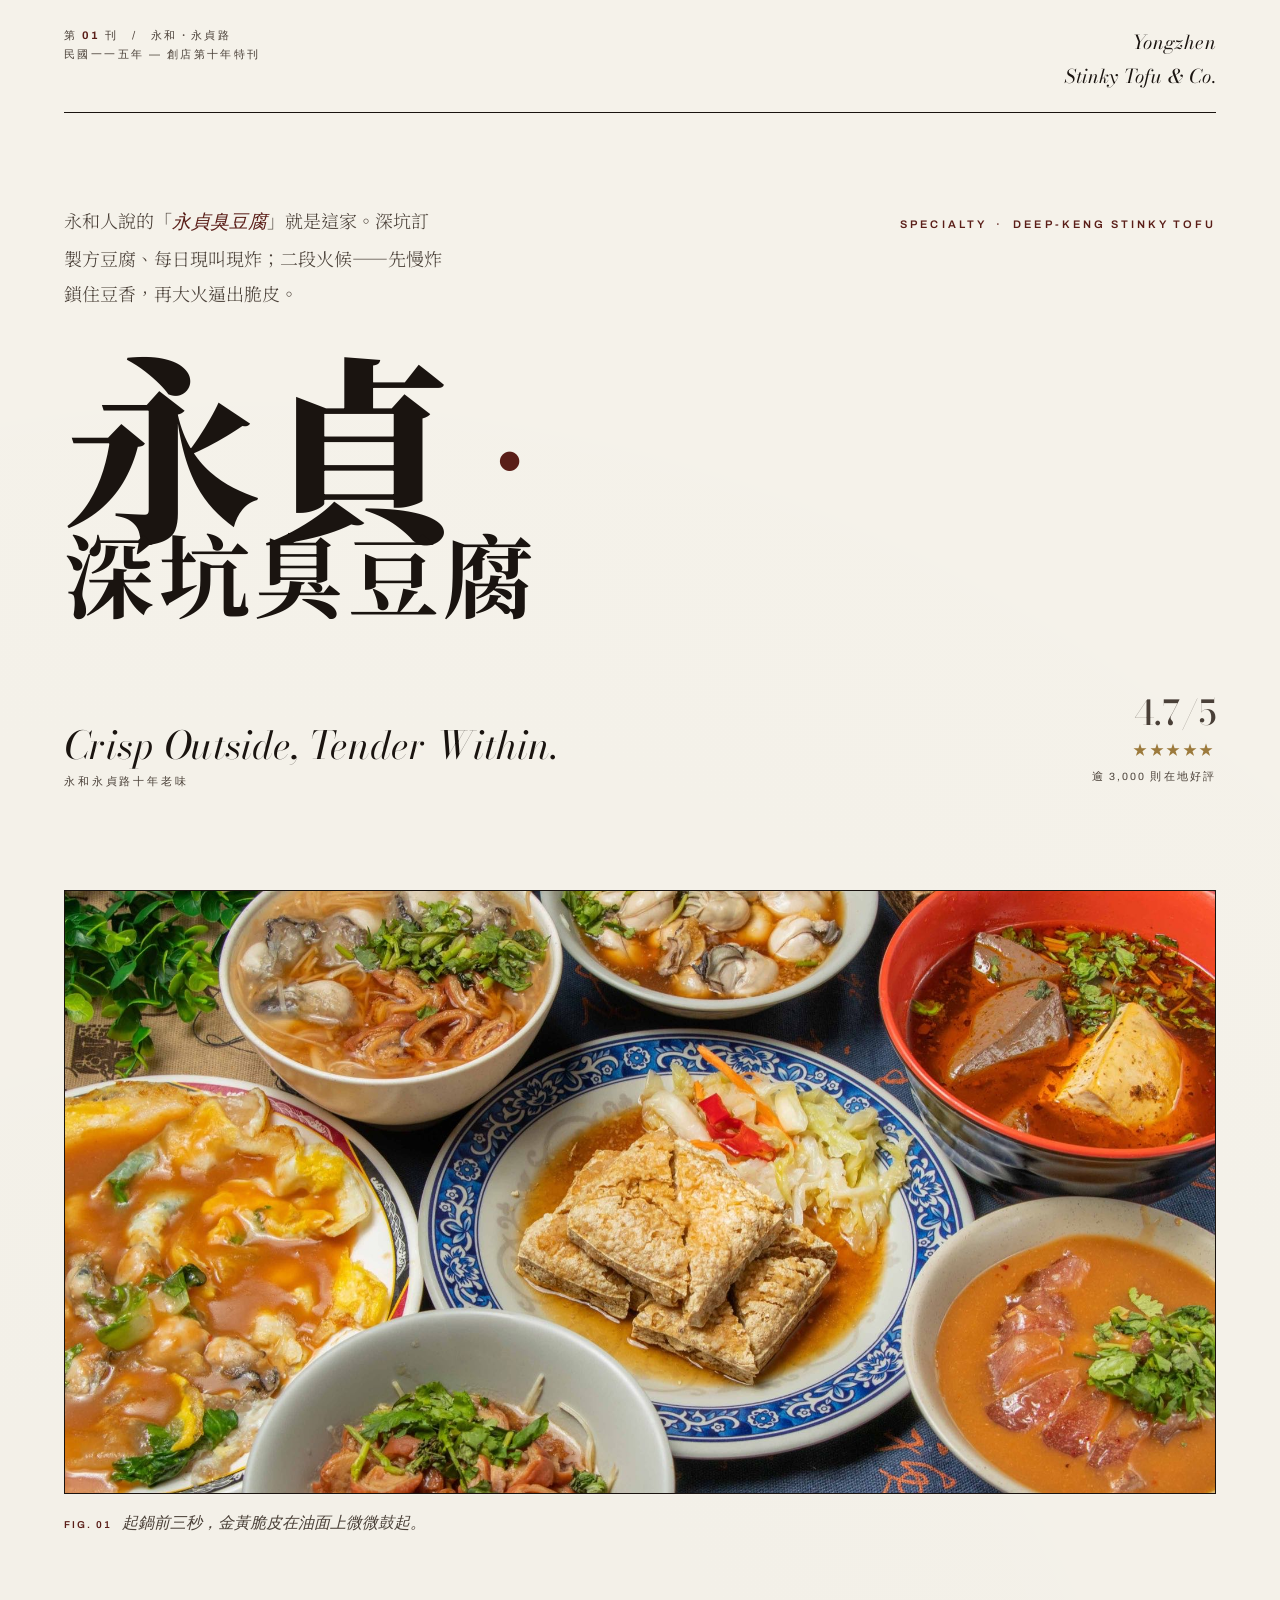
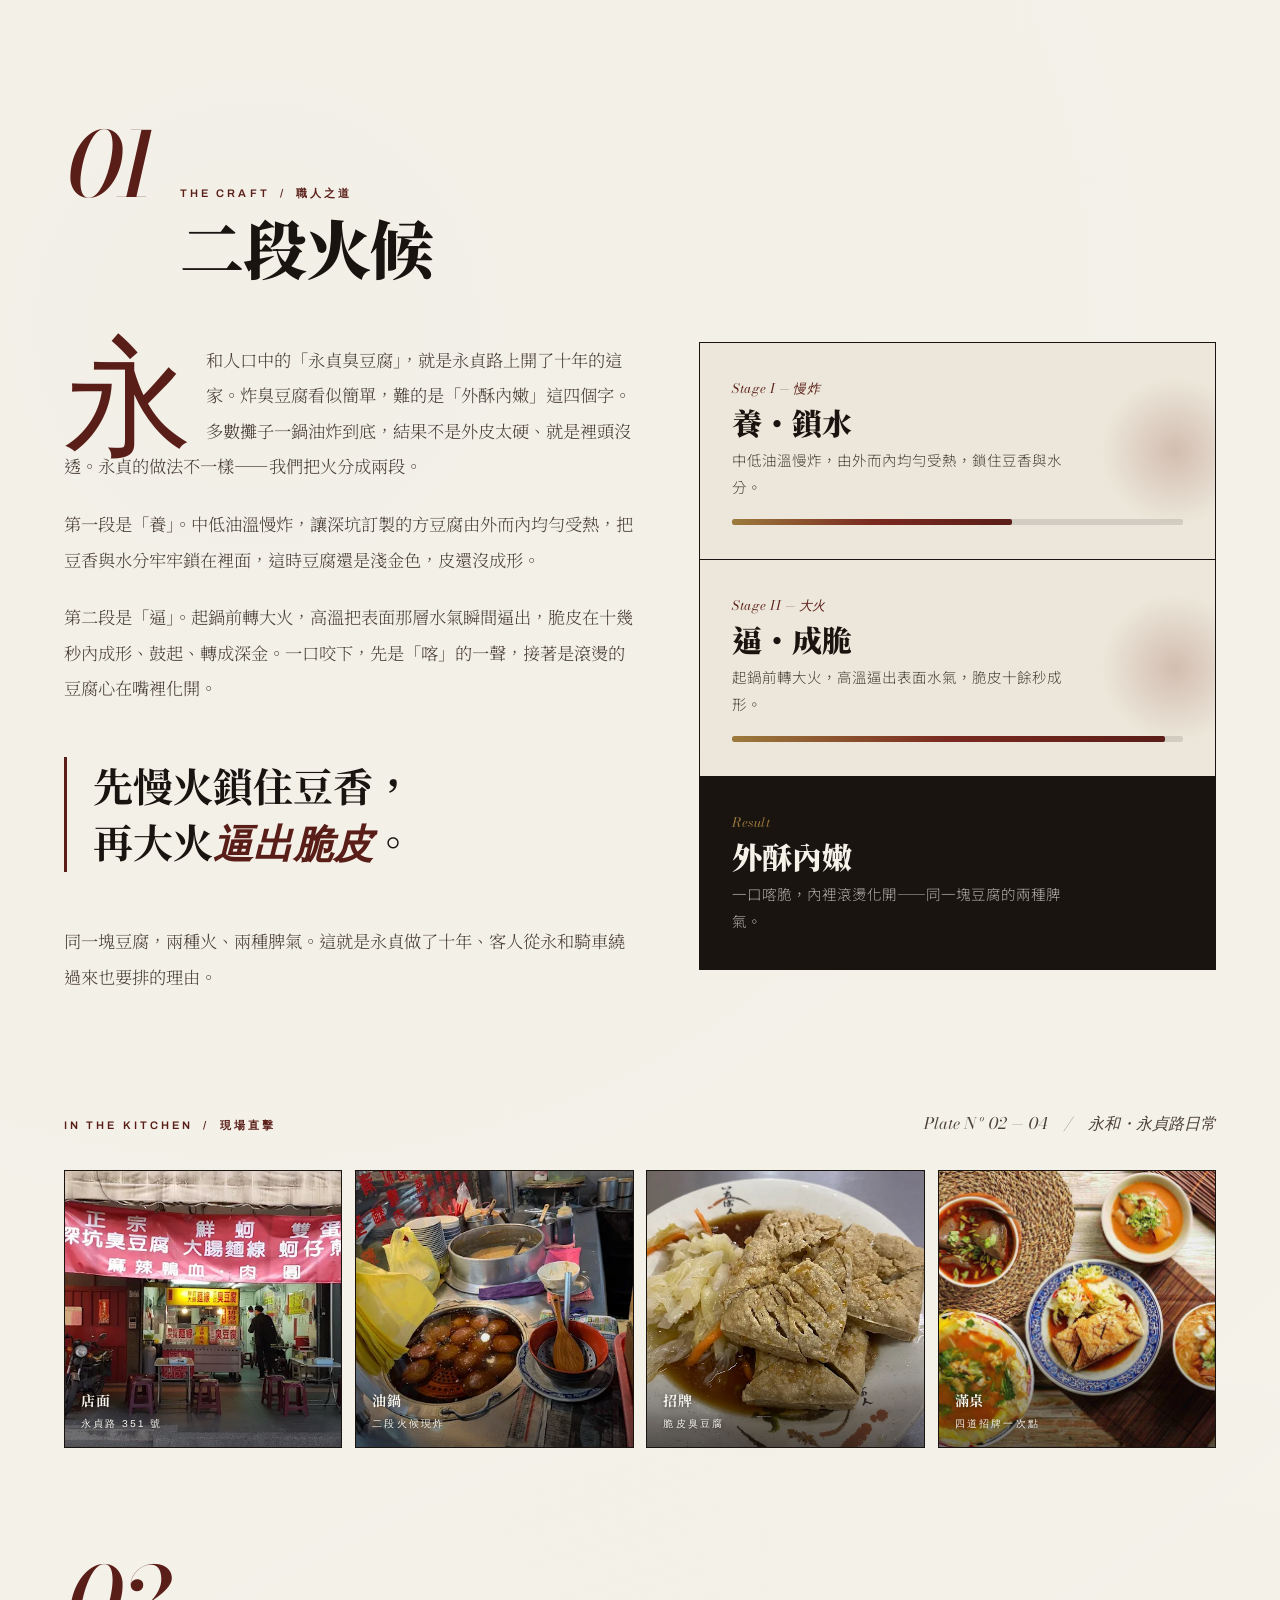
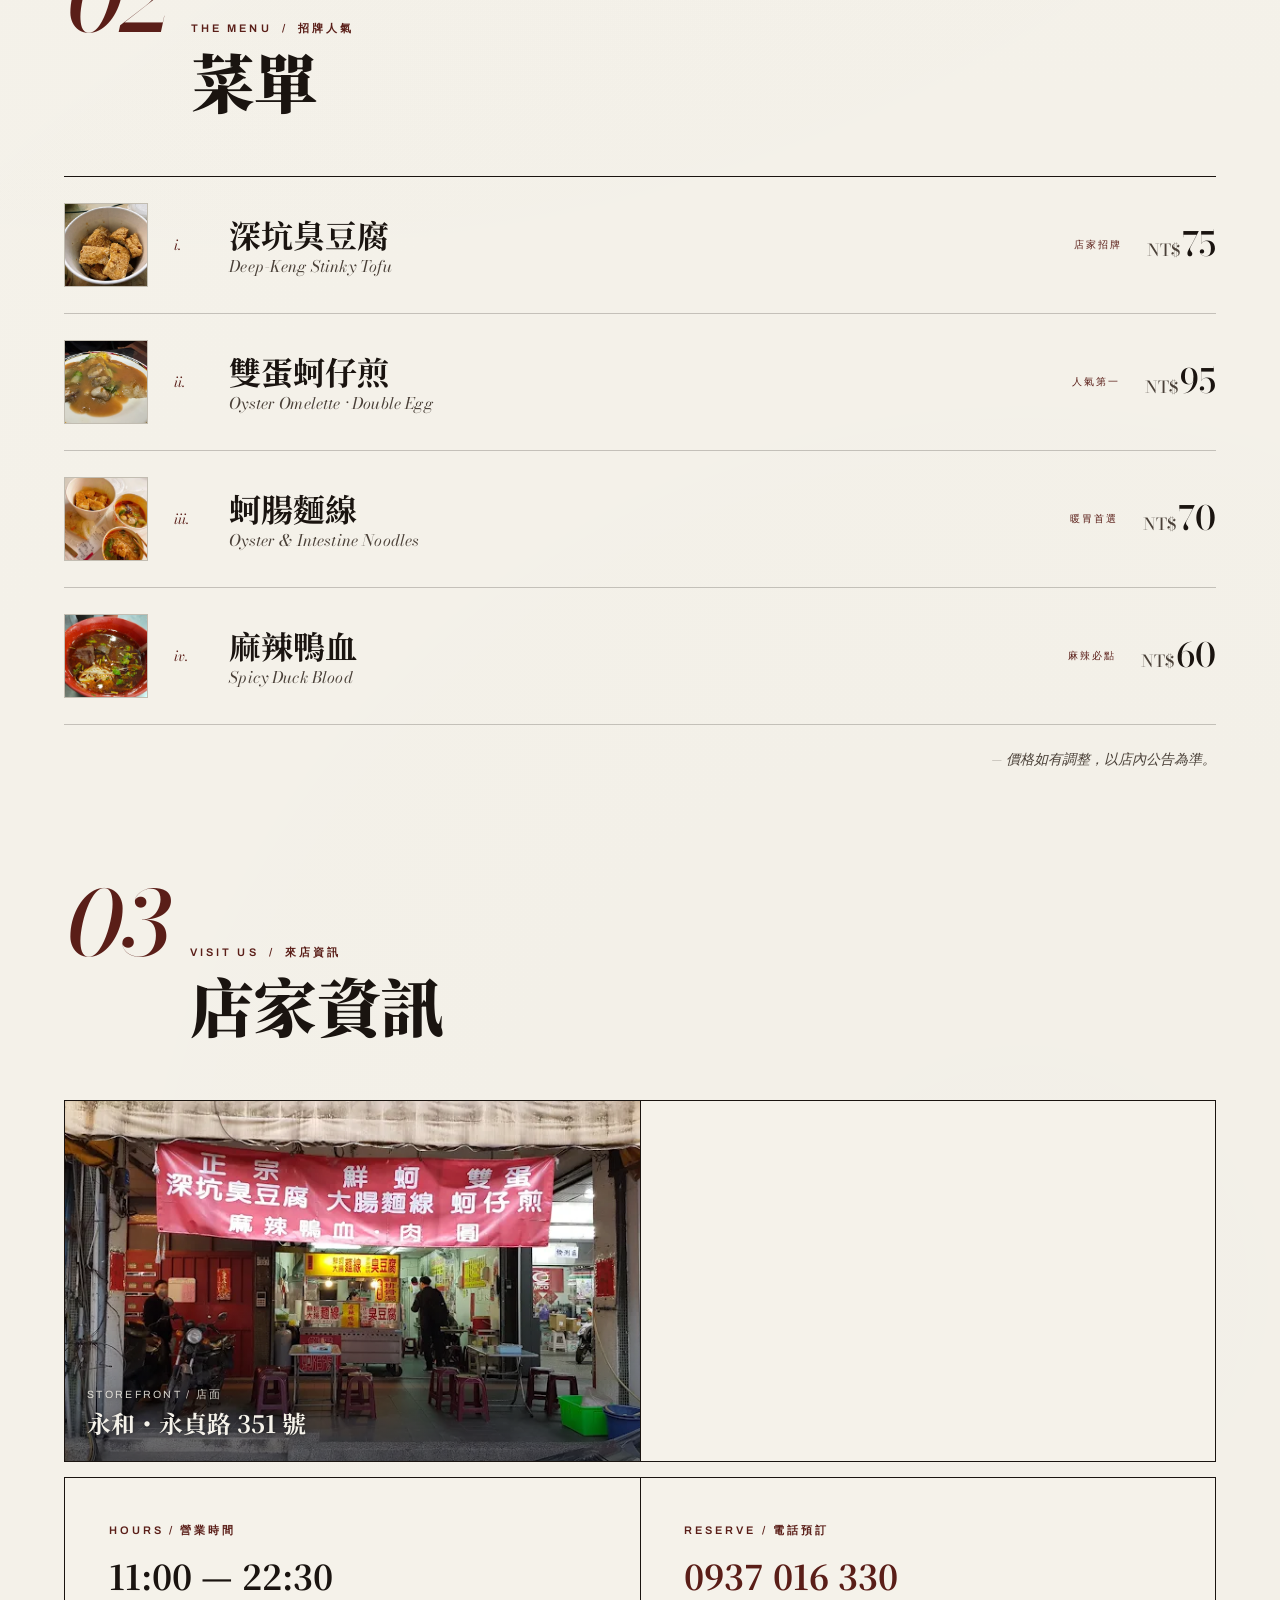
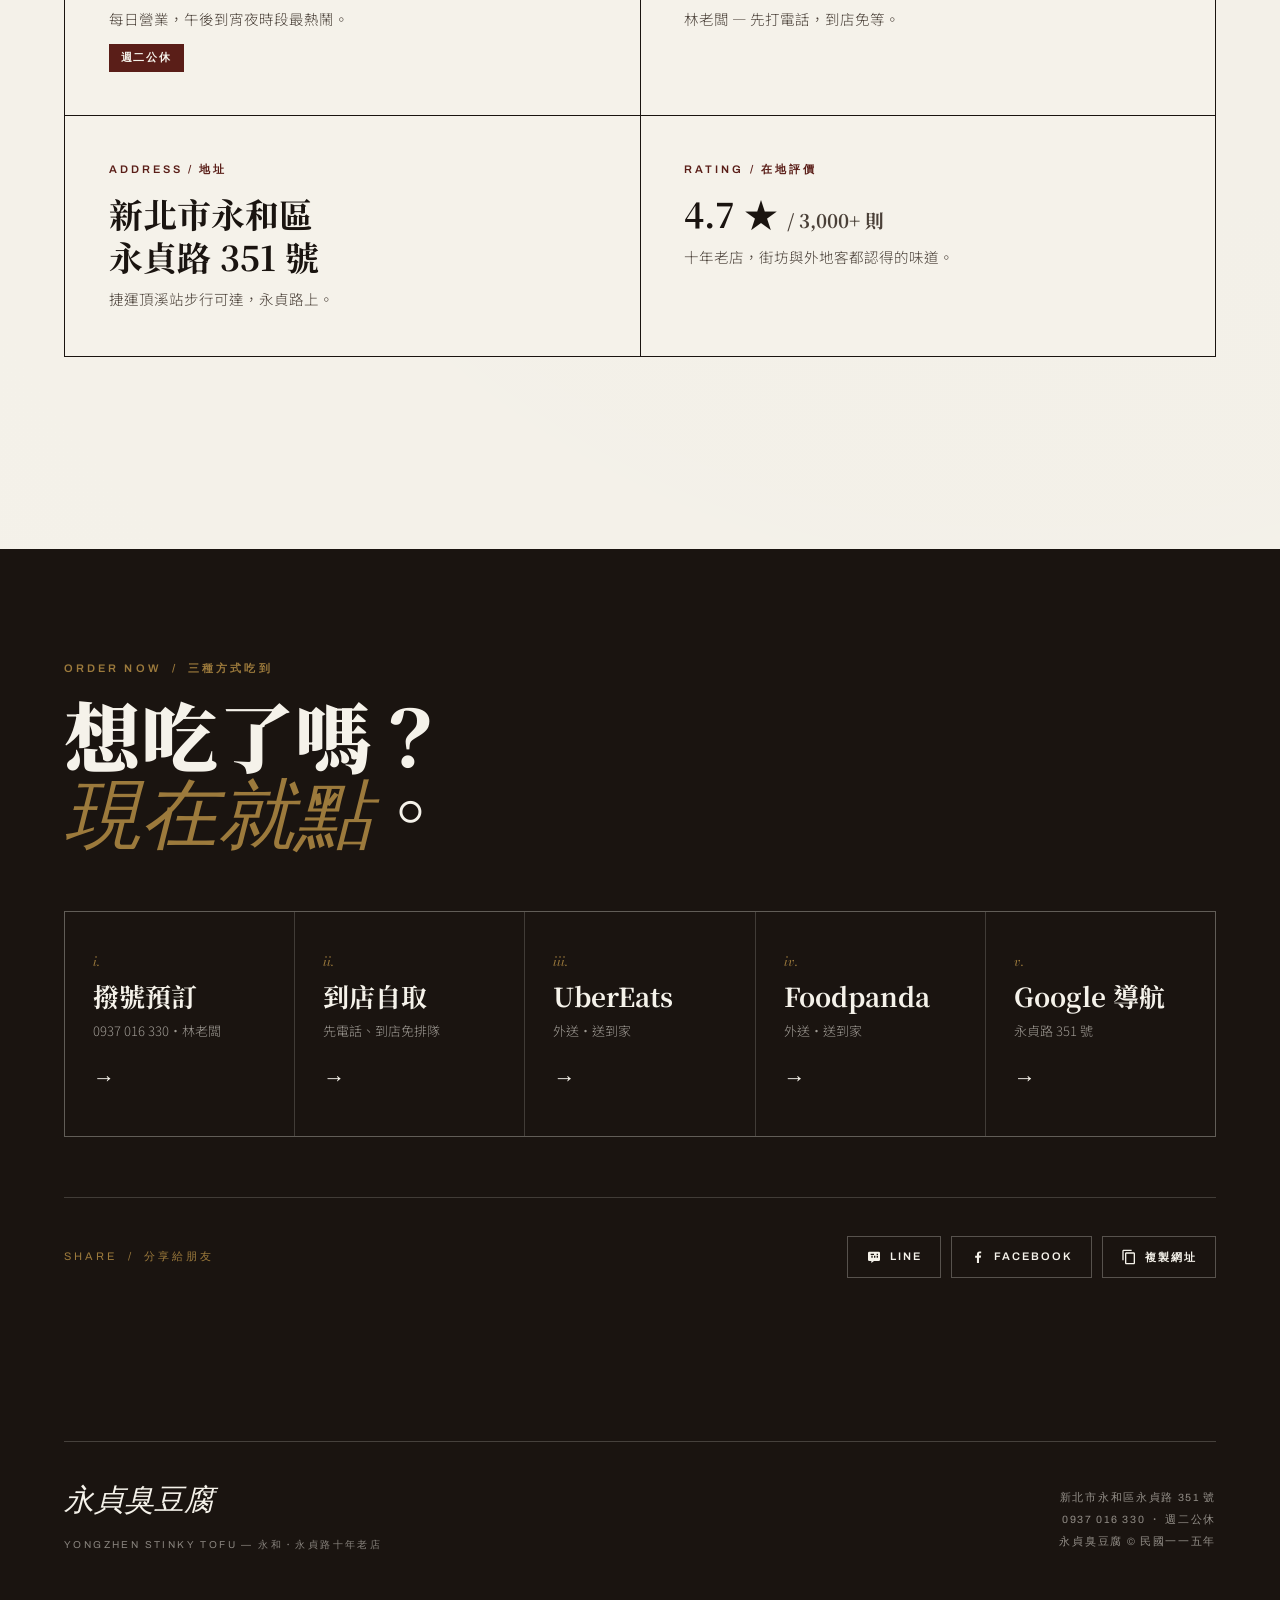
==== commit 7d7f16fc: "效能 + 互動四項升級：壓圖、數字動畫、章節導航、分享按鈕 - 圖片壓縮：hero 1.1M→511K, 滿桌照 759K→429K（共省約 920KB，行動裝置首頁載入感受差很多） - 4.7 ★ " ====
--- a/index.html
+++ b/index.html
@@ -228,6 +228,62 @@
   }
   @media(prefers-reduced-motion:reduce){.floating-call::after{display:none}}
 
+  /* ===== 數字 count-up（避免跳動） ===== */
+  .num-count{display:inline-block;font-variant-numeric:tabular-nums;font-feature-settings:"tnum"}
+
+  /* ===== 右側章節導航 ===== */
+  .section-nav{
+    position:fixed;right:clamp(18px,2vw,30px);top:50%;transform:translateY(-50%);
+    display:flex;flex-direction:column;gap:18px;z-index:80;
+    opacity:0;pointer-events:none;transition:opacity .5s ease;
+  }
+  .section-nav.show{opacity:1;pointer-events:auto}
+  .section-nav a{
+    position:relative;width:22px;height:22px;display:flex;align-items:center;justify-content:center;
+    text-decoration:none;
+  }
+  .section-nav a span{
+    width:7px;height:7px;border-radius:50%;
+    background:rgba(26,20,16,.28);
+    transition:background .3s ease,transform .3s ease,width .3s ease,height .3s ease;
+  }
+  .section-nav a:hover span{background:var(--oxblood);transform:scale(1.4)}
+  .section-nav a.active span{background:var(--oxblood);width:10px;height:10px}
+  .section-nav a::after{
+    content:attr(data-label);
+    position:absolute;right:30px;top:50%;transform:translateY(-50%) translateX(6px);
+    background:var(--ink);color:var(--paper);
+    padding:5px 12px;font-family:var(--label);
+    font-size:10px;letter-spacing:.18em;text-transform:uppercase;white-space:nowrap;
+    opacity:0;pointer-events:none;
+    transition:opacity .25s ease,transform .25s ease;
+  }
+  .section-nav a:hover::after{opacity:1;transform:translateY(-50%) translateX(0)}
+  @media(max-width:1100px){.section-nav{display:none}}
+
+  /* ===== 分享按鈕區 ===== */
+  .share-row{
+    margin-top:clamp(36px,5vw,60px);padding-top:clamp(28px,3vw,40px);
+    border-top:1px solid rgba(245,242,234,.18);
+    display:flex;justify-content:space-between;align-items:center;flex-wrap:wrap;gap:20px;
+  }
+  .share-label{
+    font-family:var(--label);font-size:11px;letter-spacing:.28em;text-transform:uppercase;
+    color:var(--gold);
+  }
+  .share-btns{display:flex;gap:10px;flex-wrap:wrap}
+  .share-btn{
+    display:inline-flex;align-items:center;gap:8px;
+    padding:10px 18px;border:1px solid rgba(245,242,234,.28);
+    background:transparent;color:var(--paper);
+    font-family:var(--label);font-size:11px;font-weight:600;letter-spacing:.18em;text-transform:uppercase;
+    text-decoration:none;cursor:pointer;
+    transition:background .3s ease,border-color .3s ease,transform .3s ease;
+  }
+  .share-btn svg{width:16px;height:16px;fill:currentColor}
+  .share-btn:hover{background:var(--oxblood);border-color:var(--oxblood);transform:translateY(-2px)}
+  .share-btn.copied{background:var(--gold);border-color:var(--gold);color:var(--ink)}
+
   /* ===== Lightbox 放大檢視 ===== */
   .lb-target{cursor:zoom-in}
   .lightbox{
@@ -488,7 +544,7 @@
   <div class="masthead-rule reveal in"><div class="rule"></div></div>
 
   <!-- ===== HERO ===== -->
-  <section class="hero">
+  <section class="hero" id="hero">
     <div class="hero-top">
       <p class="hero-kicker reveal in">永和人說的「<em>永貞臭豆腐</em>」就是這家。深坑訂製方豆腐、每日現叫現炸；二段火候——先慢炸鎖住豆香，再大火逼出脆皮。</p>
       <span class="label reveal in reveal-d1">Specialty &nbsp;·&nbsp; Deep-Keng Stinky Tofu</span>
@@ -505,9 +561,9 @@
         <small>永和永貞路十年老味</small>
       </div>
       <div class="hero-rate reveal in reveal-d3">
-        <div class="num">4.7<span>/5</span></div>
+        <div class="num"><span class="num-count" data-target="4.7" data-decimals="1">0.0</span><span>/5</span></div>
         <div class="stars">★★★★★</div>
-        <div class="cap">逾 3,000 則在地好評</div>
+        <div class="cap">逾 <span class="num-count" data-target="3000" data-format="comma">0</span> 則在地好評</div>
       </div>
     </div>
   </section>
@@ -521,7 +577,7 @@
   </figure>
 
   <!-- ===== 章節 01：二段火候 ===== -->
-  <section class="chapter">
+  <section class="chapter" id="craft">
     <div class="chapter-head reveal">
       <div class="chapter-no">01</div>
       <div class="chapter-titles">
@@ -564,7 +620,7 @@
   </section>
 
   <!-- ===== 現場直擊 Gallery Strip ===== -->
-  <section class="gallery-section">
+  <section class="gallery-section" id="gallery">
     <div class="gallery-head reveal">
       <span class="label">In the Kitchen &nbsp;/&nbsp; 現場直擊</span>
       <span class="gcaption">Plate Nº 02 — 04　/　永和・永貞路日常</span>
@@ -590,7 +646,7 @@
   </section>
 
   <!-- ===== 章節 02：菜單 ===== -->
-  <section class="chapter" style="padding-top:0">
+  <section class="chapter" id="menu" style="padding-top:0">
     <div class="chapter-head reveal">
       <div class="chapter-no">02</div>
       <div class="chapter-titles">
@@ -633,7 +689,7 @@
   </section>
 
   <!-- ===== 章節 03：店家資訊 ===== -->
-  <section class="chapter" style="padding-top:0">
+  <section class="chapter" id="info" style="padding-top:0">
     <div class="chapter-head reveal">
       <div class="chapter-no">03</div>
       <div class="chapter-titles">
@@ -686,7 +742,7 @@
   </section>
 
   <!-- ===== CTA ===== -->
-  <section class="cta">
+  <section class="cta" id="cta">
     <div class="cta-inner">
       <span class="label reveal">Order Now &nbsp;/&nbsp; 三種方式吃到</span>
       <h2 class="reveal reveal-d1">想吃了嗎？<br><em>現在就點</em>。</h2>
@@ -722,8 +778,36 @@
           <span class="arrow">→</span>
         </a>
       </div>
+
+      <div class="share-row reveal">
+        <span class="share-label">Share &nbsp;/&nbsp; 分享給朋友</span>
+        <div class="share-btns">
+          <a class="share-btn" href="https://social-plugins.line.me/lineit/share?url=https%3A%2F%2Fyongzhen-tofu.com.tw%2F&text=%E6%B0%B8%E8%B2%9E%E8%87%AD%E8%B1%86%E8%85%90%EF%BD%9C%E6%B0%B8%E5%92%8C%E6%B0%B8%E8%B2%9E%E8%B7%AF%E5%8D%81%E5%B9%B4%E8%80%81%E5%BA%97" target="_blank" rel="noopener">
+            <svg viewBox="0 0 24 24" aria-hidden="true"><path d="M19 4H5a2 2 0 0 0-2 2v10a2 2 0 0 0 2 2h3v3l4-3h7a2 2 0 0 0 2-2V6a2 2 0 0 0-2-2zm-9 9H8v-3h2v3zm4 0h-2v-3h2v3zm-2-4H7V7h5v2zm6 4h-2v-3h2v3zm0-4h-2V7h2v2z"/></svg>
+            <span>LINE</span>
+          </a>
+          <a class="share-btn" href="https://www.facebook.com/sharer/sharer.php?u=https%3A%2F%2Fyongzhen-tofu.com.tw%2F" target="_blank" rel="noopener">
+            <svg viewBox="0 0 24 24" aria-hidden="true"><path d="M13.5 21v-8h2.7l.4-3.1h-3.1V8c0-.9.3-1.5 1.6-1.5h1.7V3.7c-.3 0-1.3-.1-2.4-.1-2.4 0-4 1.5-4 4.1v2.3H7.7v3.1h2.7V21h3.1z"/></svg>
+            <span>Facebook</span>
+          </a>
+          <button class="share-btn share-copy" type="button" data-url="https://yongzhen-tofu.com.tw/">
+            <svg viewBox="0 0 24 24" aria-hidden="true"><path d="M16 1H4c-1.1 0-2 .9-2 2v14h2V3h12V1zm3 4H8c-1.1 0-2 .9-2 2v14c0 1.1.9 2 2 2h11c1.1 0 2-.9 2-2V7c0-1.1-.9-2-2-2zm0 16H8V7h11v14z"/></svg>
+            <span class="copy-text">複製網址</span>
+          </button>
+        </div>
+      </div>
     </div>
   </section>
+
+  <!-- ===== 右側章節導航（桌機） ===== -->
+  <nav class="section-nav" id="sectionNav" aria-label="頁面章節導航">
+    <a href="#hero" data-label="刊頭"><span></span></a>
+    <a href="#craft" data-label="二段火候"><span></span></a>
+    <a href="#gallery" data-label="現場直擊"><span></span></a>
+    <a href="#menu" data-label="菜單"><span></span></a>
+    <a href="#info" data-label="店家資訊"><span></span></a>
+    <a href="#cta" data-label="立即點餐"><span></span></a>
+  </nav>
 
   <!-- ===== 浮動撥電話按鈕 ===== -->
   <a class="floating-call" id="floatingCall" href="tel:+886937016330" aria-label="撥打電話 0937 016 330 訂購永貞臭豆腐">
@@ -788,6 +872,83 @@
     window.addEventListener('scroll', onScroll, {passive:true});
     onScroll();
   }
+
+  // 數字 count-up：滾到 hero 評分才開始
+  (function(){
+    const animate = (el)=>{
+      const target = parseFloat(el.dataset.target);
+      const decimals = parseInt(el.dataset.decimals || 0);
+      const isComma = el.dataset.format === 'comma';
+      const duration = 1600;
+      const start = performance.now();
+      const fmt = (v)=>{
+        if(decimals) return v.toFixed(decimals);
+        if(isComma) return Math.round(v).toLocaleString('en-US');
+        return String(Math.round(v));
+      };
+      const step = (now)=>{
+        const t = Math.min((now-start)/duration, 1);
+        const e = 1 - Math.pow(1-t, 3);
+        el.textContent = fmt(target * e);
+        if(t < 1) requestAnimationFrame(step);
+      };
+      requestAnimationFrame(step);
+    };
+    const counts = document.querySelectorAll('.num-count');
+    if(!counts.length) return;
+    if(window.matchMedia('(prefers-reduced-motion:reduce)').matches){
+      counts.forEach(el=>{
+        const t = parseFloat(el.dataset.target);
+        const d = parseInt(el.dataset.decimals || 0);
+        el.textContent = d ? t.toFixed(d) : (el.dataset.format==='comma' ? t.toLocaleString('en-US') : String(t));
+      });
+      return;
+    }
+    const io = new IntersectionObserver(entries=>{
+      entries.forEach(e=>{
+        if(e.isIntersecting){ animate(e.target); io.unobserve(e.target); }
+      });
+    },{threshold:.5});
+    counts.forEach(c=>io.observe(c));
+  })();
+
+  // 右側章節導航：顯示/active 狀態 + 平滑捲動
+  (function(){
+    const nav = document.getElementById('sectionNav');
+    if(!nav) return;
+    const links = nav.querySelectorAll('a');
+    const ids = Array.from(links).map(a=>a.getAttribute('href').slice(1));
+    const sections = ids.map(id=>document.getElementById(id)).filter(Boolean);
+    const navIO = new IntersectionObserver(entries=>{
+      entries.forEach(e=>{
+        if(e.isIntersecting){
+          const id = e.target.id;
+          links.forEach(a=>a.classList.toggle('active', a.getAttribute('href')==='#'+id));
+        }
+      });
+    },{rootMargin:'-40% 0px -50% 0px'});
+    sections.forEach(s=>navIO.observe(s));
+    window.addEventListener('scroll', ()=>{
+      nav.classList.toggle('show', window.scrollY > window.innerHeight*0.4);
+    }, {passive:true});
+  })();
+
+  // 分享：複製網址
+  document.querySelectorAll('.share-copy').forEach(btn=>{
+    btn.addEventListener('click', async ()=>{
+      const url = btn.dataset.url || location.href;
+      try{
+        await navigator.clipboard.writeText(url);
+        const txt = btn.querySelector('.copy-text');
+        const orig = txt.textContent;
+        txt.textContent = '已複製 ✓';
+        btn.classList.add('copied');
+        setTimeout(()=>{ txt.textContent = orig; btn.classList.remove('copied'); }, 1800);
+      }catch(err){
+        prompt('複製這串網址：', url);
+      }
+    });
+  });
 
   // Lightbox：點圖放大
   (function(){
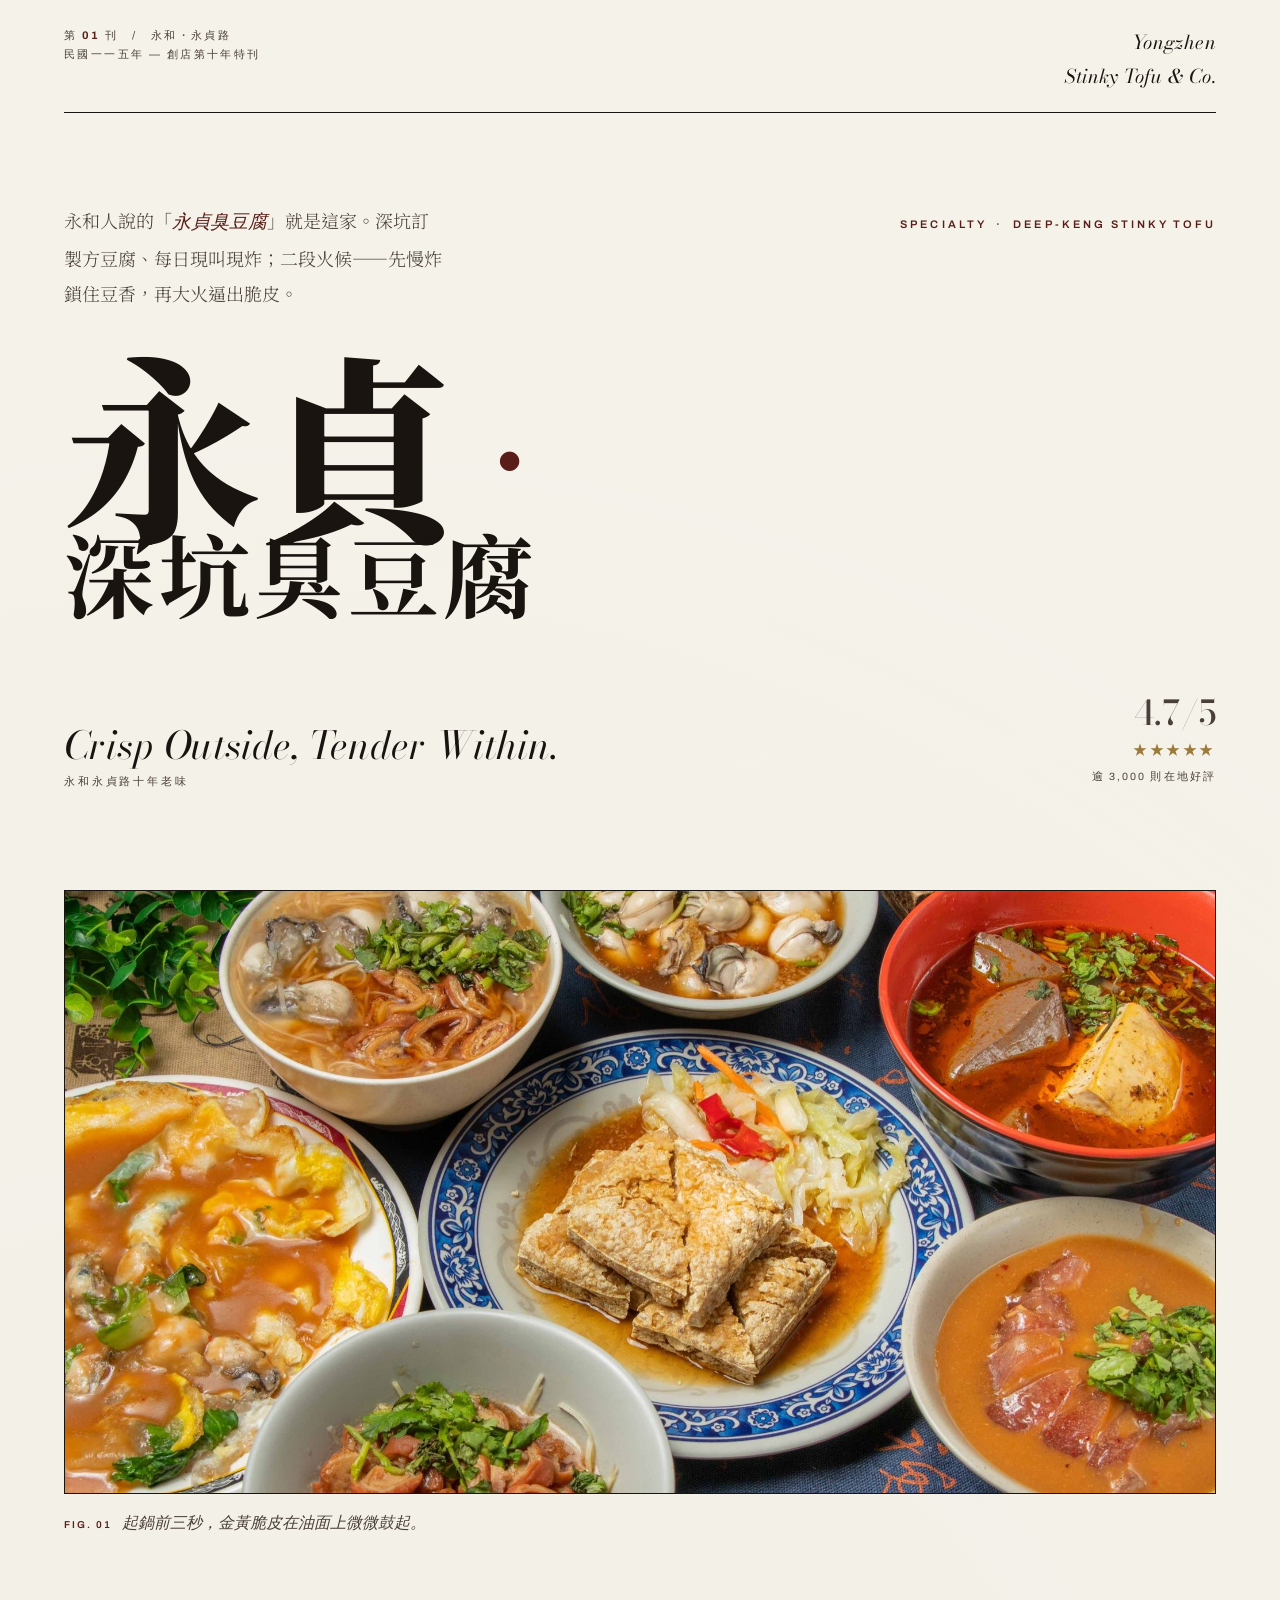
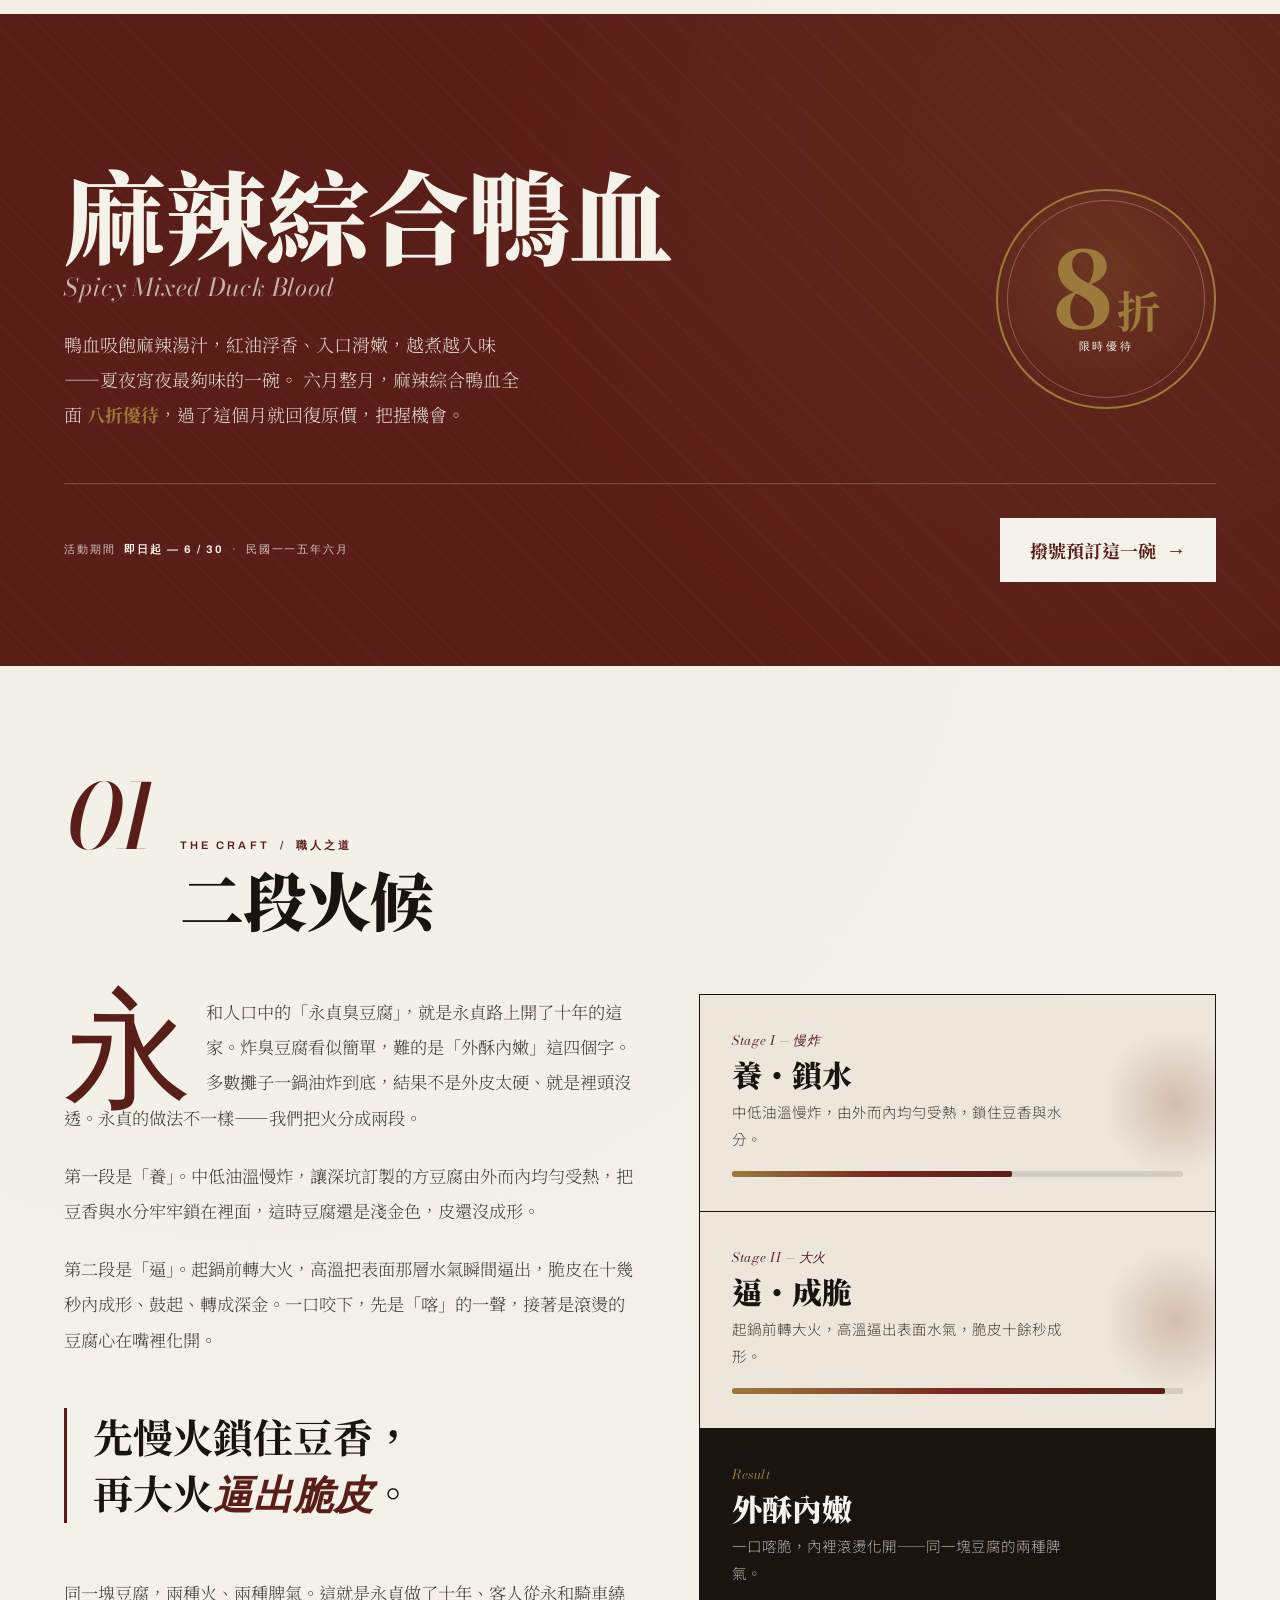
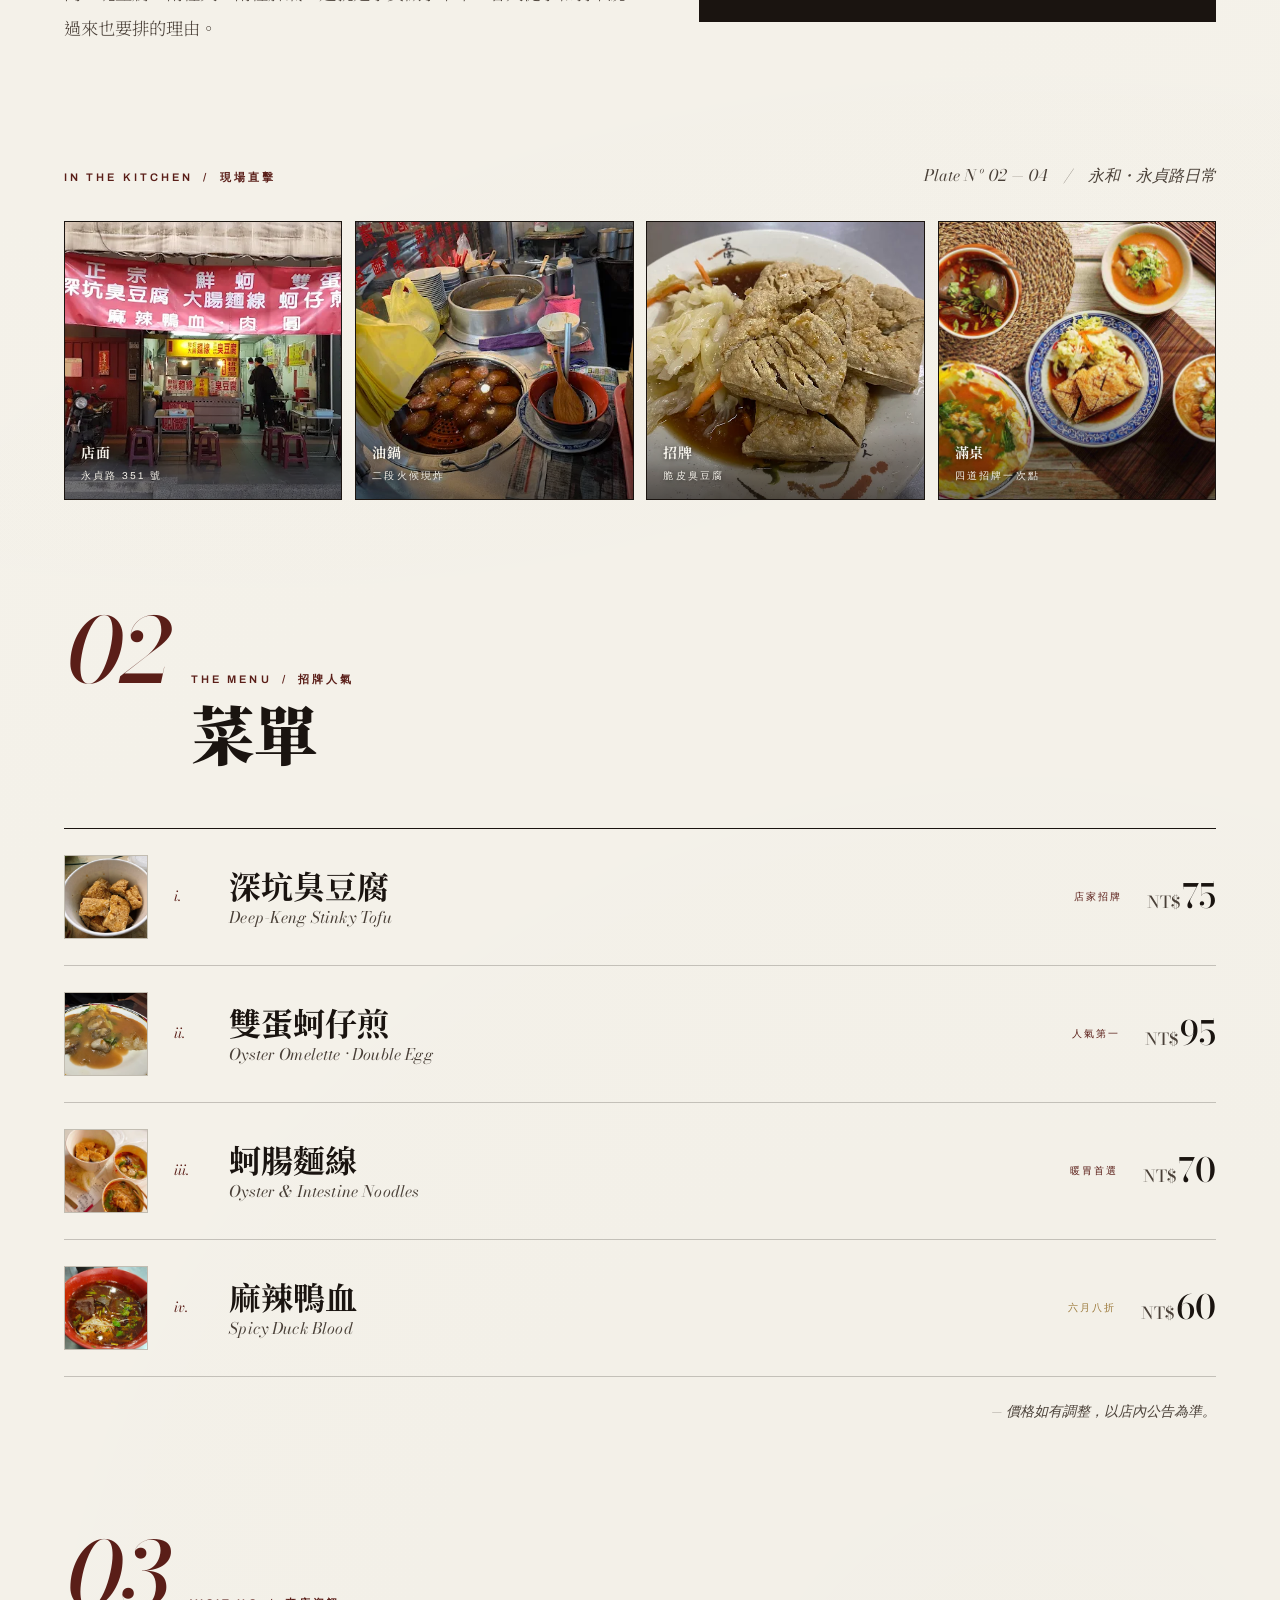
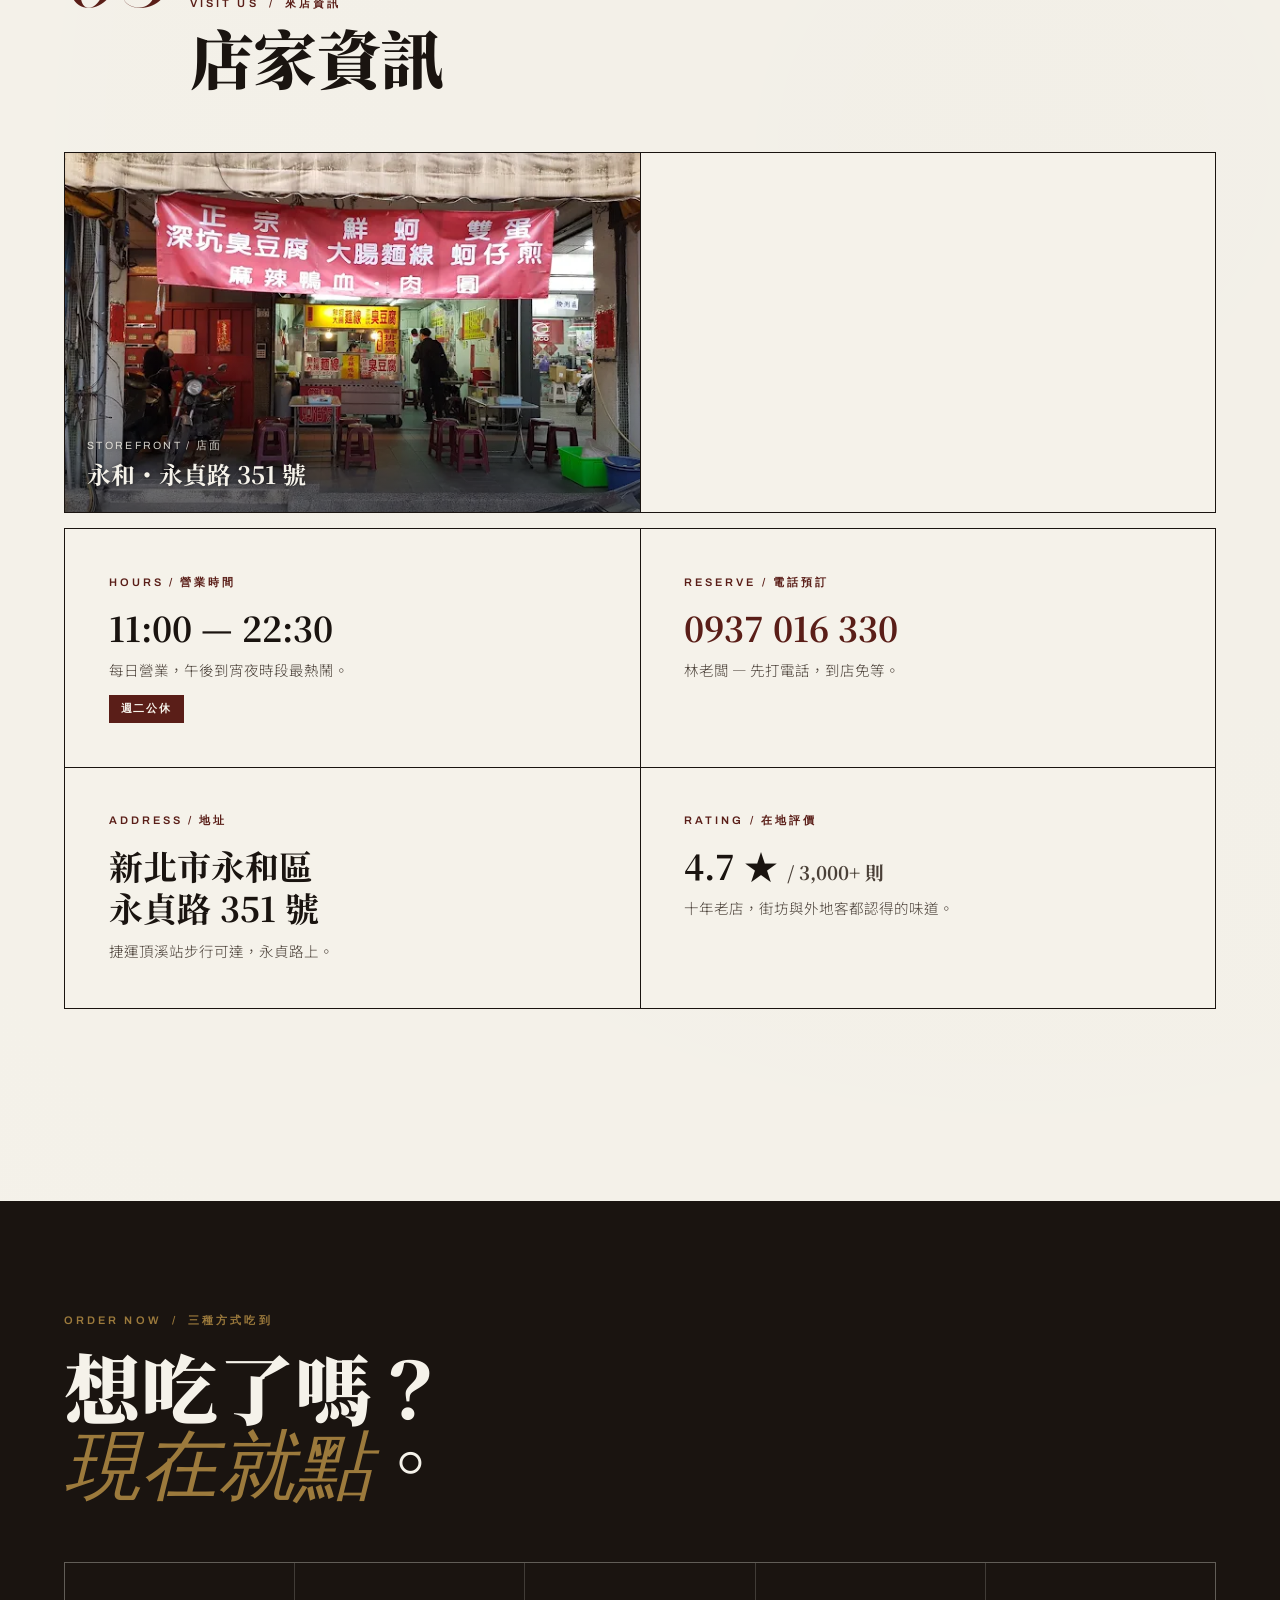
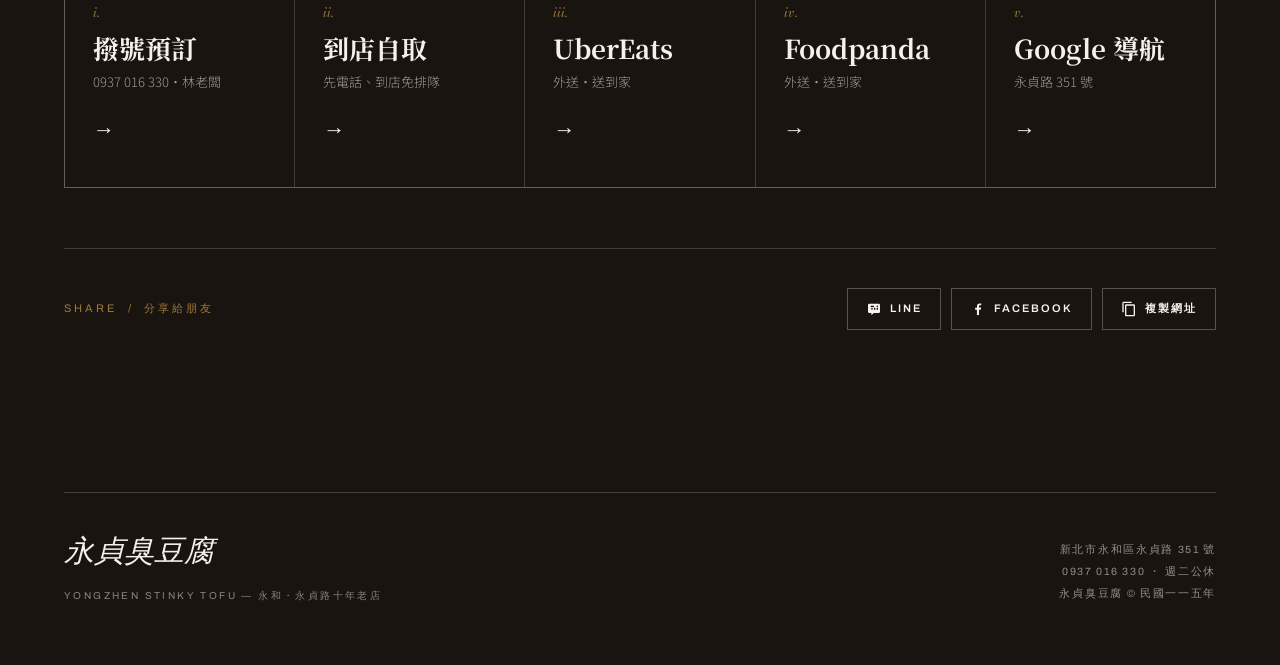
==== commit 77037912: "新增六月限定活動：麻辣綜合鴨血八折專區 - 首圖下方新增暗紅×落款金的限定活動專區，延續雜誌風格 - 八折圓形徽章、活動期間（即日起—6/30）、撥號預訂 CTA - 菜單麻辣鴨血標記改為「六月八折」" ====
--- a/index.html
+++ b/index.html
@@ -482,6 +482,59 @@
   .info-cell .sub{font-family:var(--sans-tc);font-weight:300;font-size:14.5px;color:var(--ink-soft);margin-top:8px;line-height:1.8}
   .closed-tag{display:inline-block;font-family:var(--label);font-size:11px;font-weight:600;letter-spacing:.16em;text-transform:uppercase;color:var(--paper);background:var(--oxblood);padding:4px 12px;margin-top:12px}
 
+  /* ============ 限定活動 PROMO ============ */
+  .promo{background:var(--oxblood);color:var(--paper);position:relative;overflow:hidden}
+  .promo::before{
+    content:"";position:absolute;inset:0;pointer-events:none;opacity:.5;
+    background:
+      repeating-linear-gradient(45deg, rgba(245,242,234,.04) 0 2px, transparent 2px 30px),
+      radial-gradient(circle at 85% 20%, rgba(156,122,60,.22), transparent 55%);
+  }
+  .promo-inner{max-width:1280px;margin:0 auto;padding:clamp(46px,6.5vw,90px) clamp(20px,5vw,72px);position:relative;z-index:1}
+  .promo-top{display:flex;align-items:center;gap:16px;flex-wrap:wrap;margin-bottom:clamp(22px,3vw,38px)}
+  .promo-top .label{color:var(--gold)}
+  .promo-tag{
+    display:inline-flex;align-items:center;gap:9px;
+    font-family:var(--label);font-size:10.5px;font-weight:600;letter-spacing:.2em;text-transform:uppercase;
+    color:var(--paper);border:1px solid rgba(245,242,234,.4);padding:5px 14px;border-radius:40px;
+  }
+  .promo-tag::before{
+    content:"";width:7px;height:7px;border-radius:50%;background:var(--gold);
+    box-shadow:0 0 0 0 rgba(156,122,60,.7);animation:promoPulse 2s infinite;
+  }
+  @keyframes promoPulse{0%{box-shadow:0 0 0 0 rgba(156,122,60,.6)}70%{box-shadow:0 0 0 11px rgba(156,122,60,0)}100%{box-shadow:0 0 0 0 rgba(156,122,60,0)}}
+  @media(prefers-reduced-motion:reduce){.promo-tag::before{animation:none}}
+  .promo-grid{display:grid;grid-template-columns:1.5fr auto;gap:clamp(28px,4vw,64px);align-items:center}
+  .promo-name{font-family:var(--serif-tc);font-weight:900;font-size:clamp(40px,8vw,108px);line-height:.92;letter-spacing:-.01em;color:var(--paper)}
+  .promo-name .en{display:block;font-family:var(--display);font-style:italic;font-weight:400;font-size:.24em;letter-spacing:.03em;color:rgba(245,242,234,.7);margin-top:16px}
+  .promo-desc{font-family:var(--serif-tc);font-weight:300;font-size:clamp(15px,1.5vw,18px);line-height:1.95;color:rgba(245,242,234,.86);margin-top:clamp(18px,2.4vw,28px);max-width:46ch}
+  .promo-desc b{color:var(--gold);font-weight:700}
+  .promo-badge{
+    position:relative;width:clamp(156px,21vw,220px);height:clamp(156px,21vw,220px);border-radius:50%;
+    border:2px solid var(--gold);display:flex;flex-direction:column;align-items:center;justify-content:center;
+    text-align:center;flex-shrink:0;background:radial-gradient(circle at 50% 38%,rgba(156,122,60,.2),transparent 72%);
+    transform:rotate(-7deg);
+  }
+  .promo-badge::after{content:"";position:absolute;inset:9px;border-radius:50%;border:1px solid rgba(245,242,234,.28)}
+  .promo-badge .pct{font-family:var(--serif-tc);font-weight:900;font-size:clamp(62px,10vw,104px);line-height:.82;color:var(--gold)}
+  .promo-badge .pct span{font-size:.42em;font-weight:700;margin-left:.04em}
+  .promo-badge .off{font-family:var(--label);font-size:10.5px;letter-spacing:.26em;text-transform:uppercase;color:var(--paper);margin-top:10px}
+  .promo-foot{
+    display:flex;justify-content:space-between;align-items:center;flex-wrap:wrap;gap:18px;
+    margin-top:clamp(30px,4vw,54px);padding-top:clamp(22px,3vw,34px);border-top:1px solid rgba(245,242,234,.22);
+  }
+  .promo-period{font-family:var(--label);font-size:11px;letter-spacing:.18em;text-transform:uppercase;color:rgba(245,242,234,.78)}
+  .promo-period b{color:var(--paper);font-weight:700}
+  .promo-cta{
+    display:inline-flex;align-items:center;gap:10px;background:var(--paper);color:var(--oxblood);
+    font-family:var(--serif-tc);font-weight:700;font-size:clamp(15px,1.6vw,18px);padding:14px 30px;
+    text-decoration:none;transition:transform .35s cubic-bezier(.16,1,.3,1),background .35s ease,color .35s ease;
+  }
+  .promo-cta .arrow{font-family:var(--display);font-size:20px;transition:transform .35s ease}
+  .promo-cta:hover{transform:translateY(-2px);background:var(--gold);color:var(--ink)}
+  .promo-cta:hover .arrow{transform:translateX(6px)}
+  @media(max-width:880px){.promo-grid{grid-template-columns:1fr;gap:34px}.promo-badge{margin:0}}
+
   /* ============ CTA ============ */
   .cta{background:var(--ink);color:var(--paper);margin-top:clamp(40px,6vw,80px)}
   .cta-inner{max-width:1280px;margin:0 auto;padding:clamp(54px,8vw,110px) clamp(20px,5vw,72px)}
@@ -575,6 +628,42 @@
     </div>
     <figcaption class="figcaption"><b>Fig. 01</b> 起鍋前三秒，金黃脆皮在油面上微微鼓起。</figcaption>
   </figure>
+
+  <!-- ===== 限定活動：6 月麻辣綜合鴨血八折 ===== -->
+  <section class="promo" id="promo">
+    <div class="promo-inner">
+      <div class="promo-top reveal">
+        <span class="label">Limited Offer &nbsp;/&nbsp; 六月限定</span>
+        <span class="promo-tag">June Only · 僅此一個月</span>
+      </div>
+
+      <div class="promo-grid">
+        <div class="reveal reveal-d1">
+          <h2 class="promo-name">
+            麻辣綜合鴨血
+            <span class="en">Spicy Mixed Duck Blood</span>
+          </h2>
+          <p class="promo-desc">
+            鴨血吸飽麻辣湯汁，紅油浮香、入口滑嫩，越煮越入味——夏夜宵夜最夠味的一碗。
+            六月整月，麻辣綜合鴨血全面 <b>八折優待</b>，過了這個月就回復原價，把握機會。
+          </p>
+        </div>
+
+        <div class="promo-badge reveal reveal-d2" aria-label="八折優待">
+          <div class="pct">8<span>折</span></div>
+          <div class="off">限時優待</div>
+        </div>
+      </div>
+
+      <div class="promo-foot reveal reveal-d2">
+        <span class="promo-period">活動期間&nbsp;&nbsp;<b>即日起 — 6 / 30</b>&nbsp;&nbsp;·&nbsp;&nbsp;民國一一五年六月</span>
+        <a class="promo-cta" href="tel:+886937016330">
+          <span>撥號預訂這一碗</span>
+          <span class="arrow">→</span>
+        </a>
+      </div>
+    </div>
+  </section>
 
   <!-- ===== 章節 01：二段火候 ===== -->
   <section class="chapter" id="craft">
@@ -681,7 +770,7 @@
         <div class="mthumb"><img class="img-fade" loading="lazy" src="永貞豆腐店網路照片/unnamed (6).webp" alt="麻辣鴨血 紅油碗"></div>
         <div class="mno">iv.</div>
         <div class="mname">麻辣鴨血<span class="en">Spicy Duck Blood</span></div>
-        <div class="mtag">麻辣必點</div>
+        <div class="mtag" style="color:var(--gold)">六月八折</div>
         <div class="mprice"><small>NT$</small>60</div>
       </div>
     </div>
@@ -802,6 +891,7 @@
   <!-- ===== 右側章節導航（桌機） ===== -->
   <nav class="section-nav" id="sectionNav" aria-label="頁面章節導航">
     <a href="#hero" data-label="刊頭"><span></span></a>
+    <a href="#promo" data-label="六月活動"><span></span></a>
     <a href="#craft" data-label="二段火候"><span></span></a>
     <a href="#gallery" data-label="現場直擊"><span></span></a>
     <a href="#menu" data-label="菜單"><span></span></a>
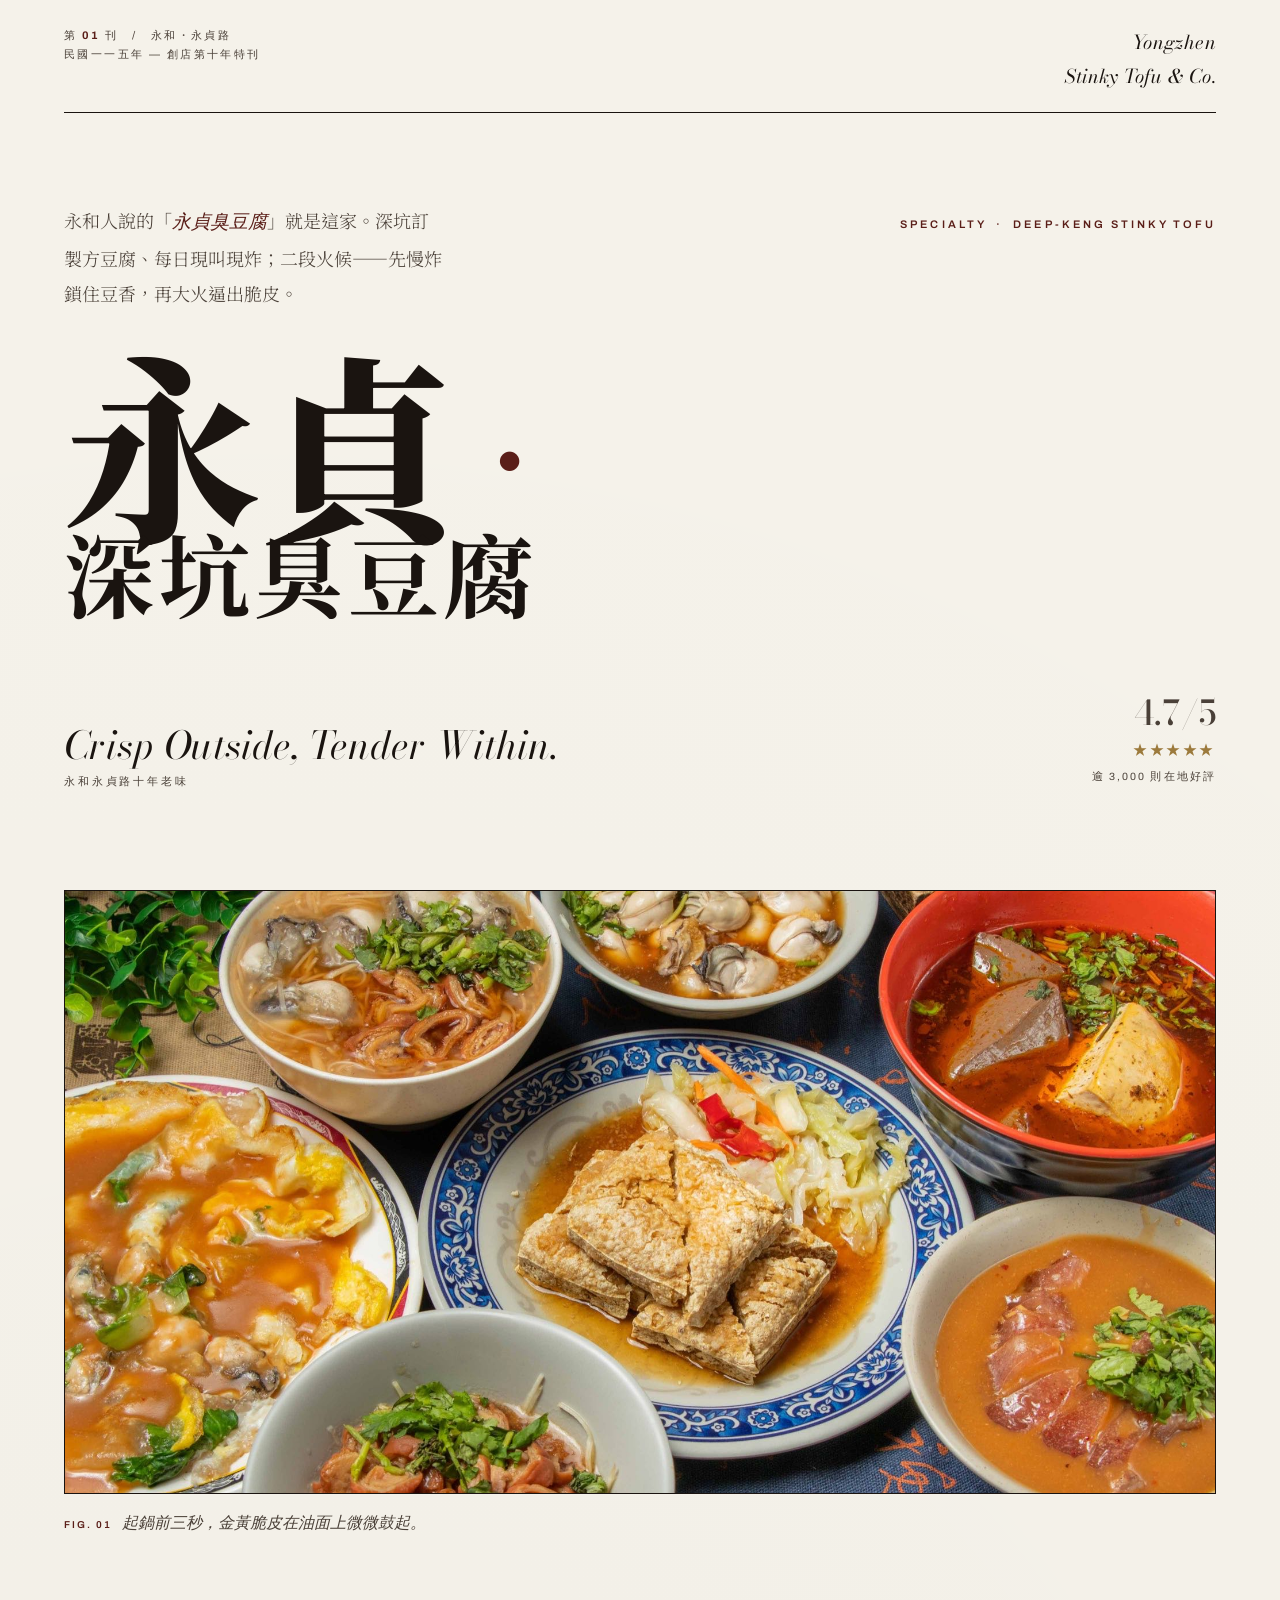
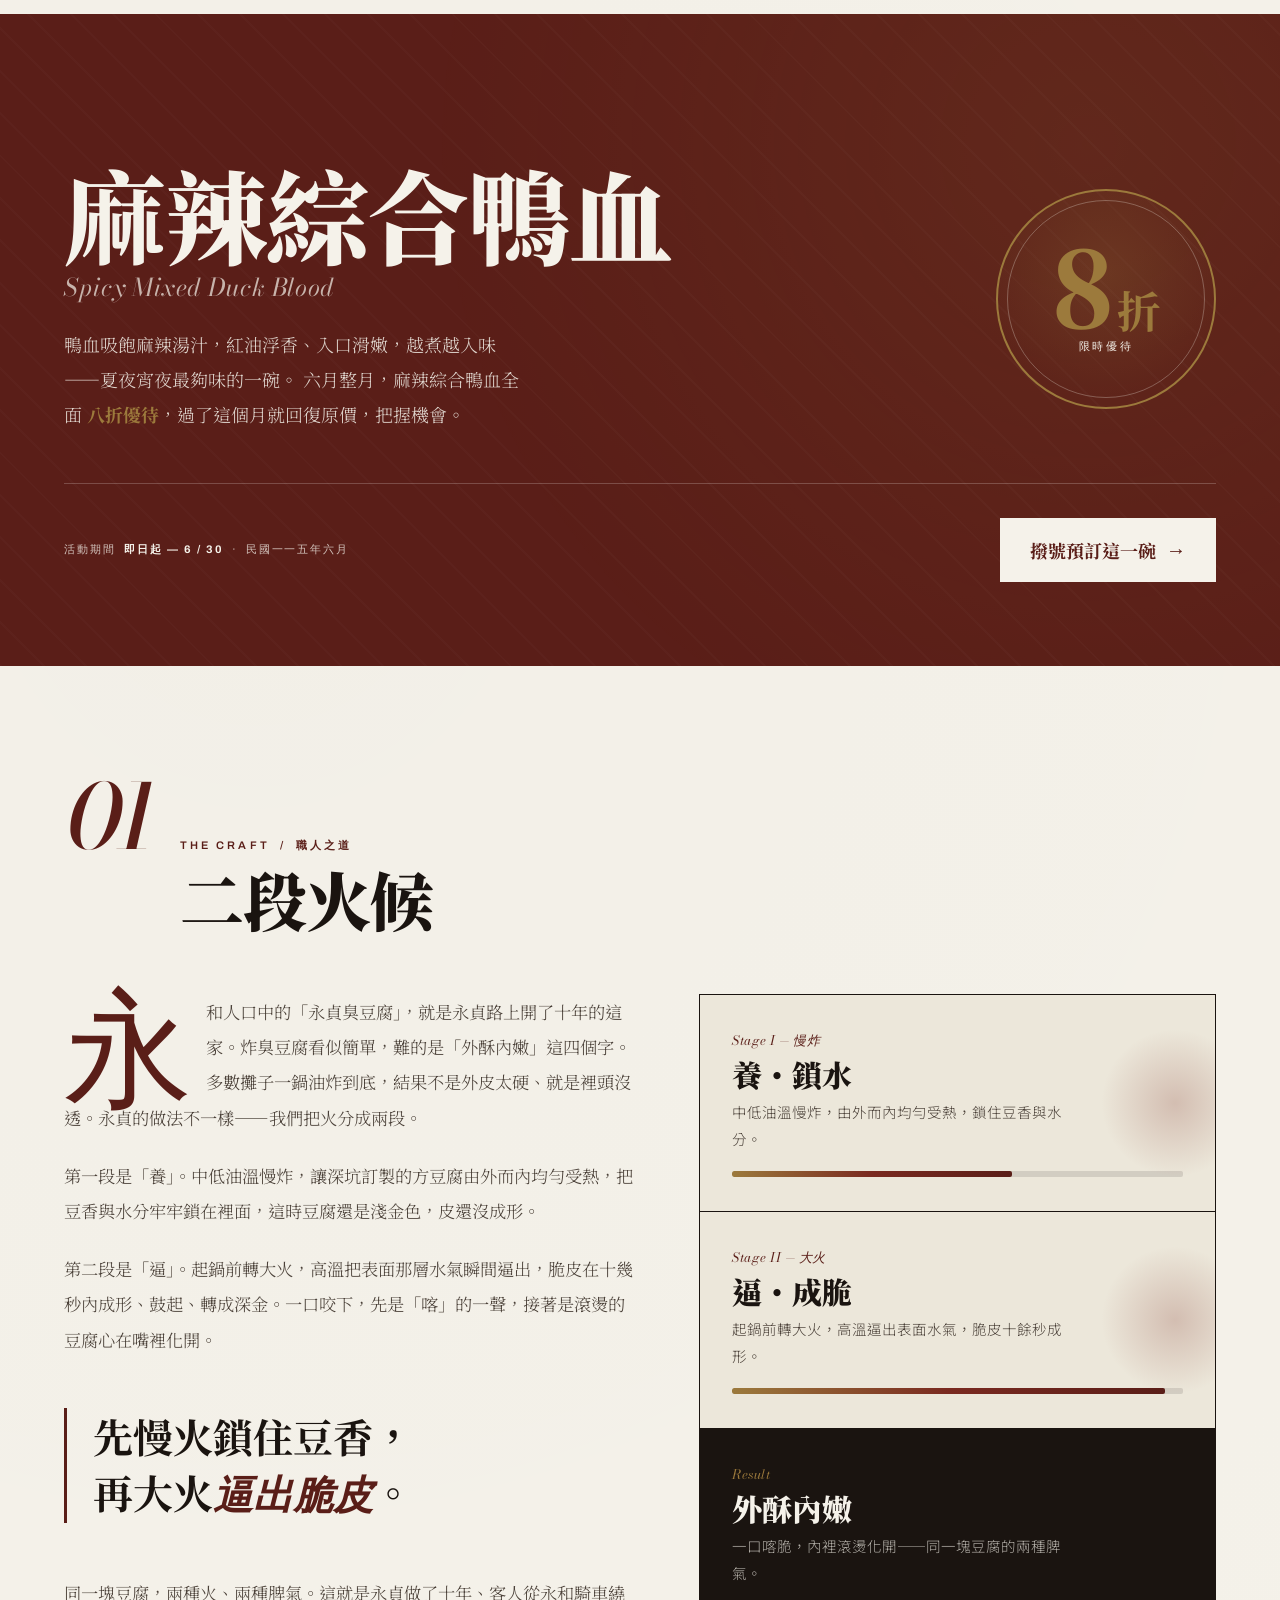
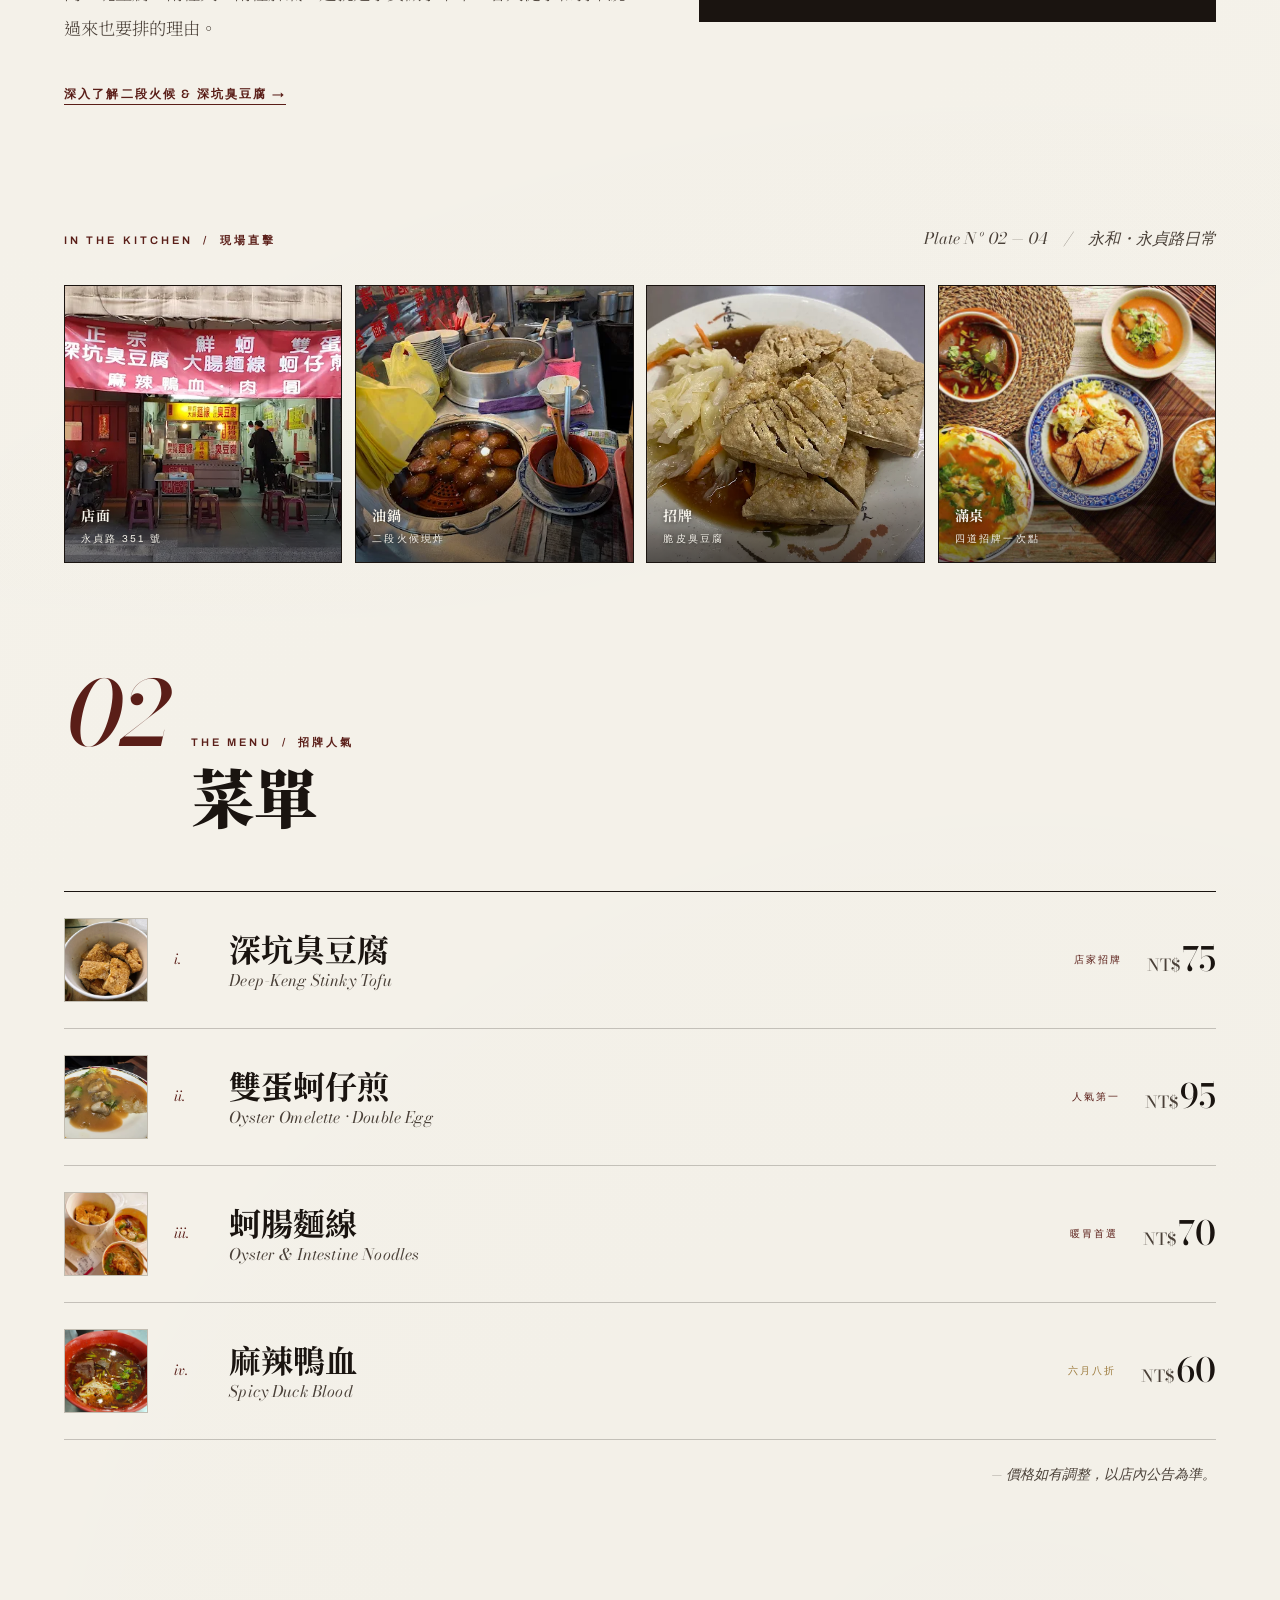
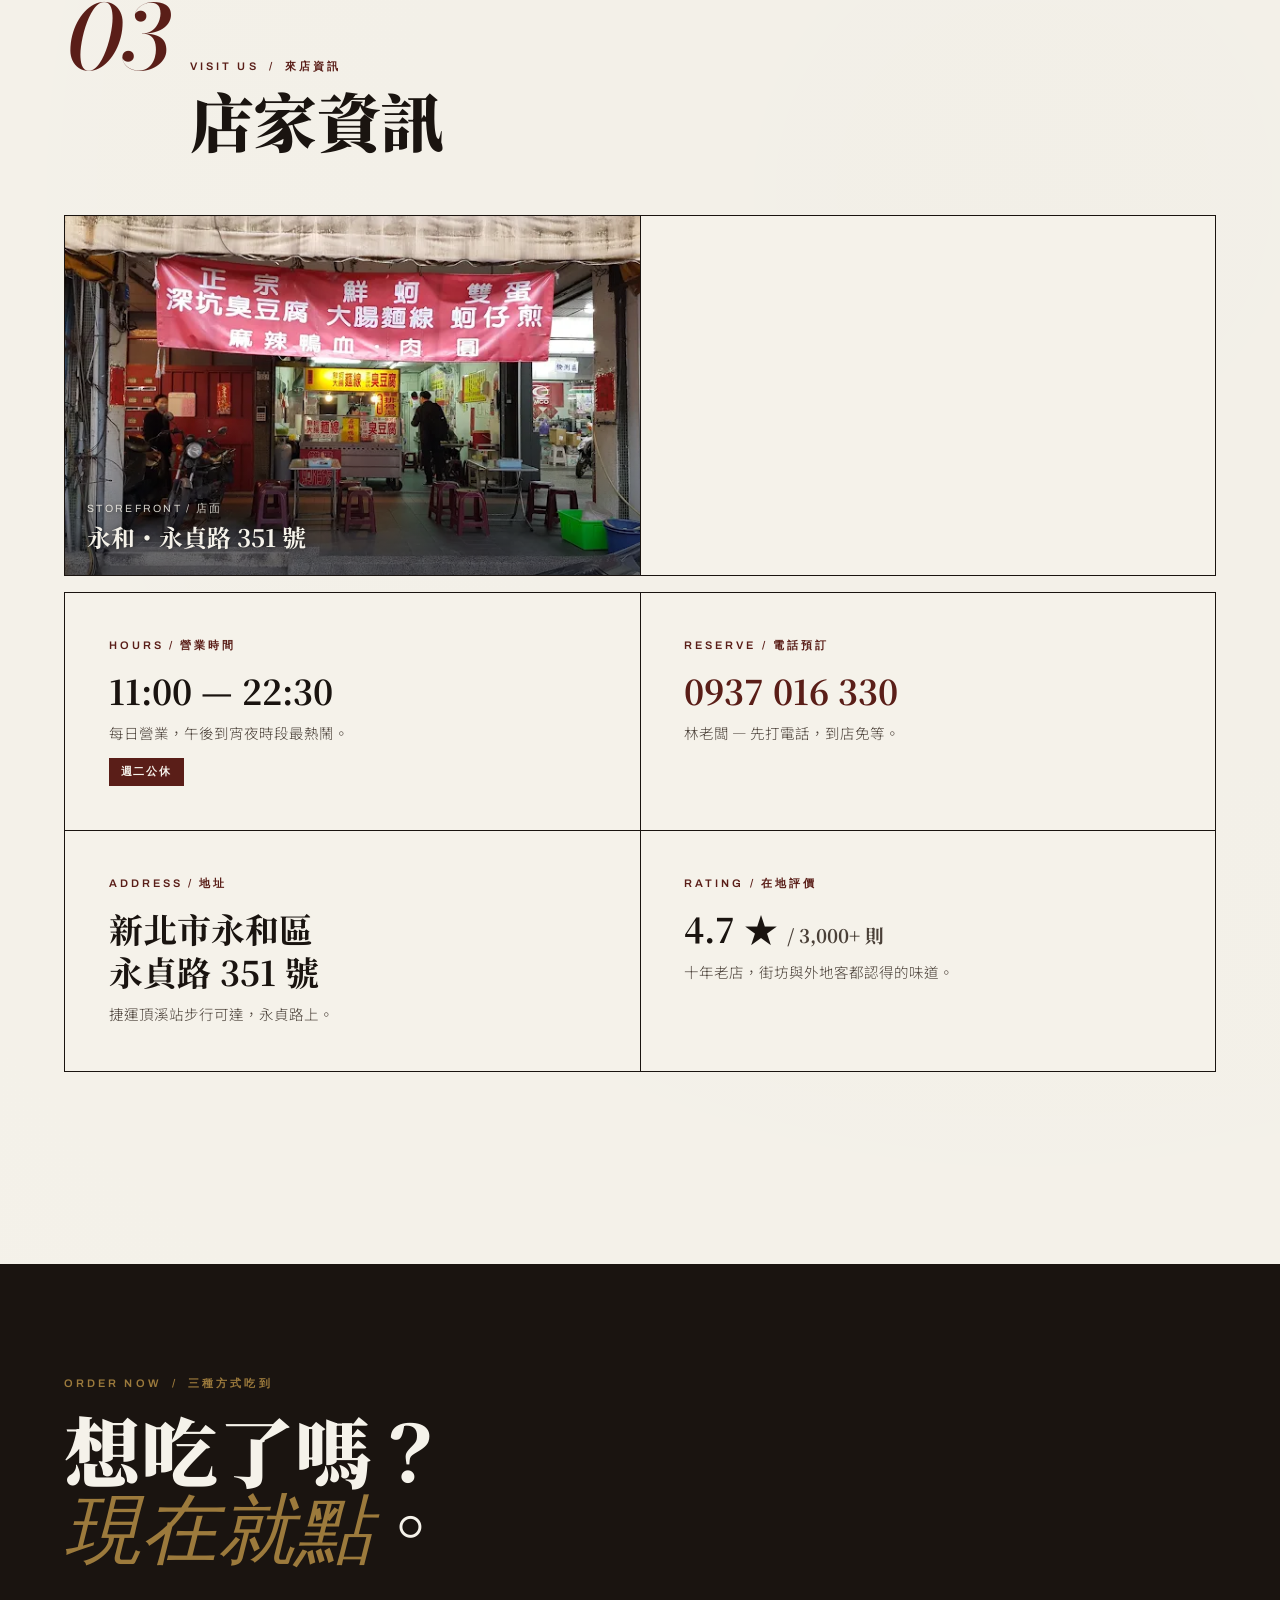
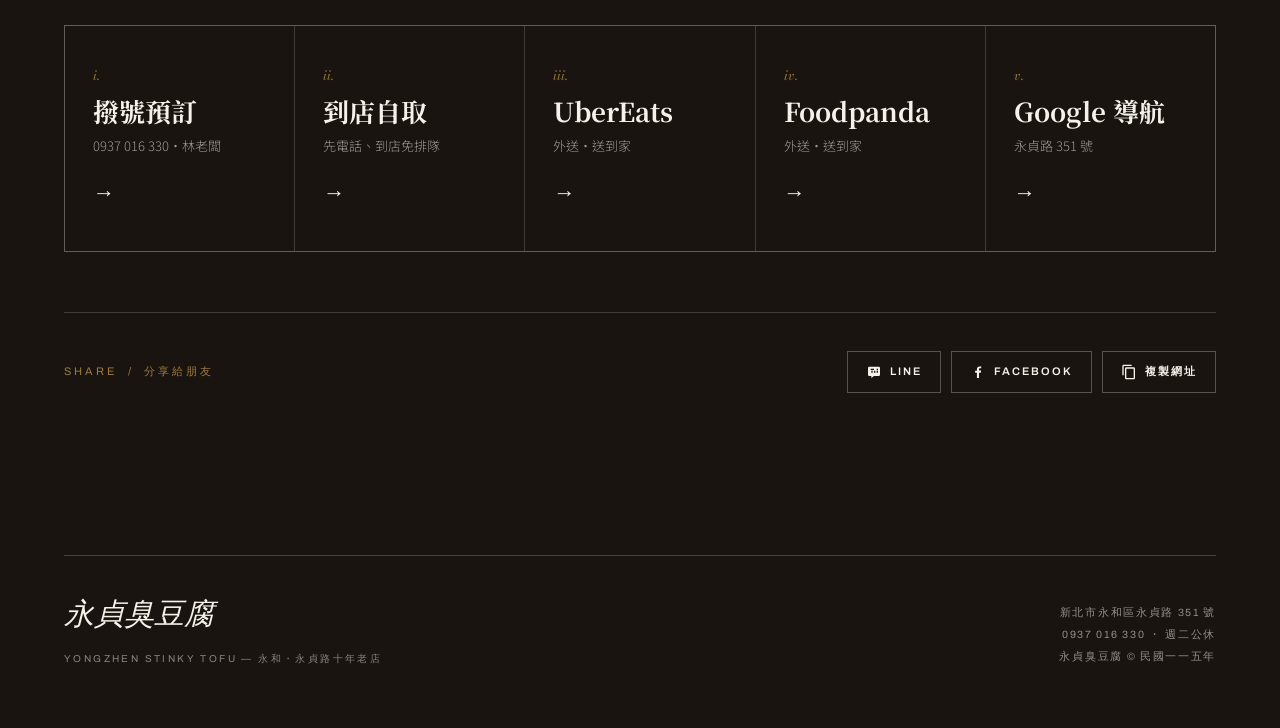
==== commit 193e828a: "新增「二段火候」詳解分頁 + 內部連結 + sitemap - er-duan-huo-hou.html：二段火候原理、深坑 vs 一般臭豆腐比較表、FAQ - 含 Article / Breadcr" ====
--- a/index.html
+++ b/index.html
@@ -9,6 +9,7 @@
 <meta name="author" content="永貞・深坑臭豆腐">
 <meta name="robots" content="index, follow, max-image-preview:large">
 <meta name="googlebot" content="index, follow">
+<meta name="google-site-verification" content="fKNZMN320-ZaIgoMpVCXHMR9wJDk7WO8pCQsGzWn3Tk">
 <meta name="geo.region" content="TW-NWT">
 <meta name="geo.placename" content="新北市永和區">
 <meta name="geo.position" content="25.0009;121.5135">
@@ -682,6 +683,7 @@
         <p>第二段是「逼」。起鍋前轉大火，高溫把表面那層水氣瞬間逼出，脆皮在十幾秒內成形、鼓起、轉成深金。一口咬下，先是「喀」的一聲，接著是滾燙的豆腐心在嘴裡化開。</p>
         <div class="pullquote reveal">先慢火鎖住豆香，<br>再大火<em>逼出脆皮</em>。</div>
         <p>同一塊豆腐，兩種火、兩種脾氣。這就是永貞做了十年、客人從永和騎車繞過來也要排的理由。</p>
+        <p style="margin-top:1.6em"><a href="er-duan-huo-hou.html" style="font-family:var(--label);font-size:12px;font-weight:600;letter-spacing:.18em;text-transform:uppercase;color:var(--oxblood);text-decoration:none;border-bottom:1px solid var(--oxblood);padding-bottom:3px">深入了解二段火候 &amp; 深坑臭豆腐 →</a></p>
       </div>
 
       <div class="fire-stages reveal reveal-d1" id="fireStages">
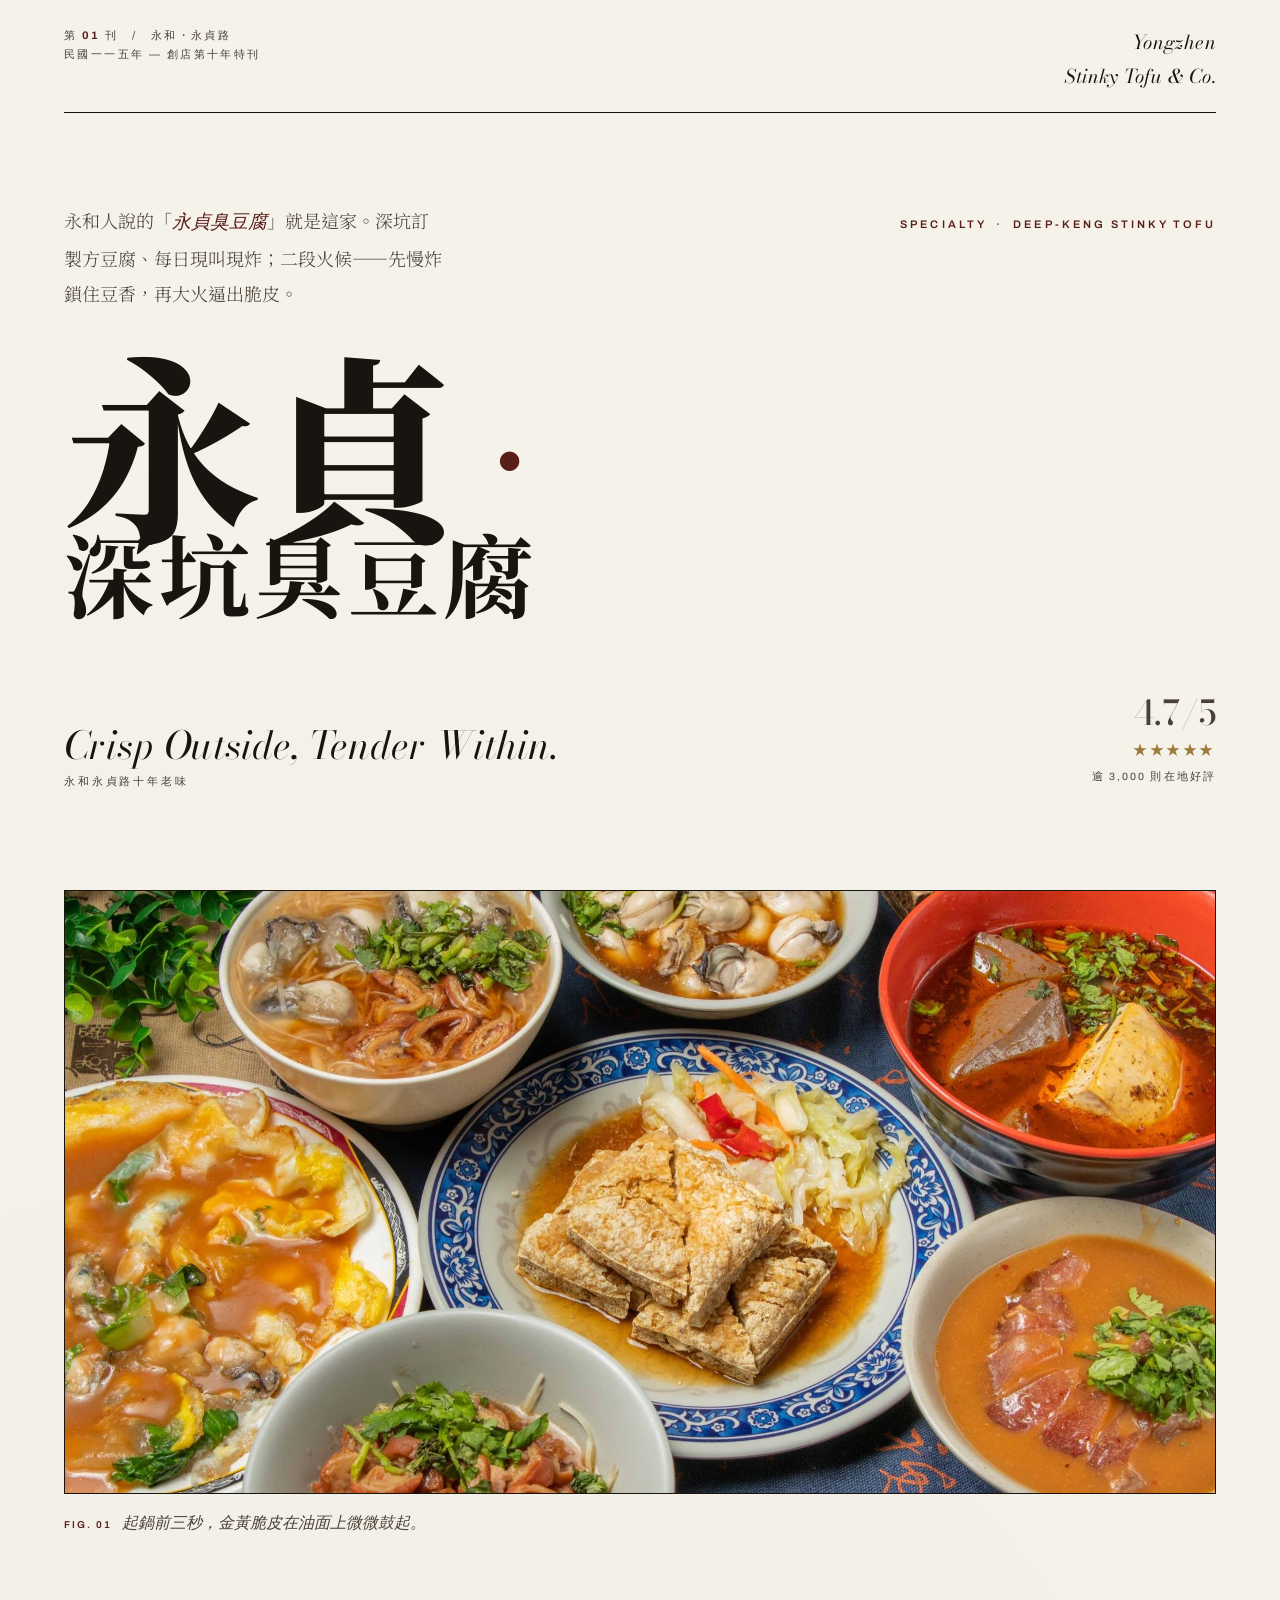
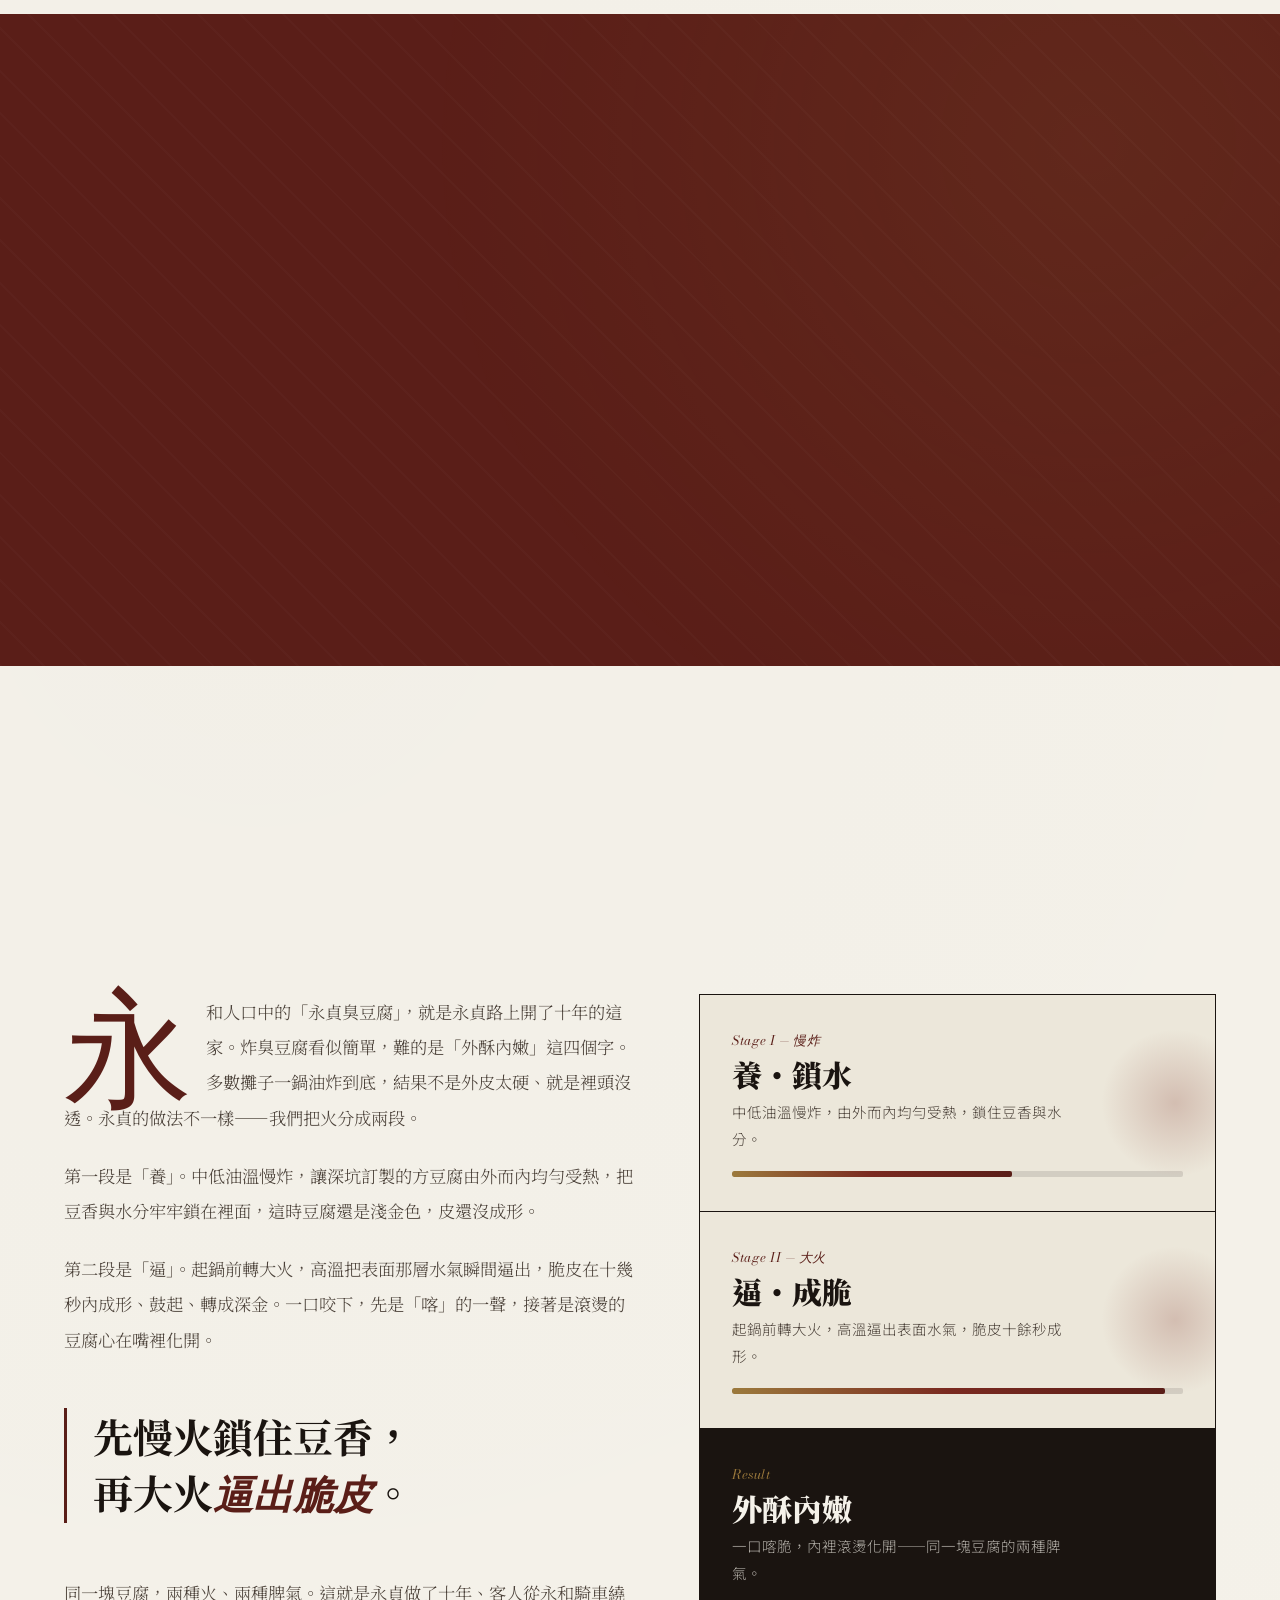
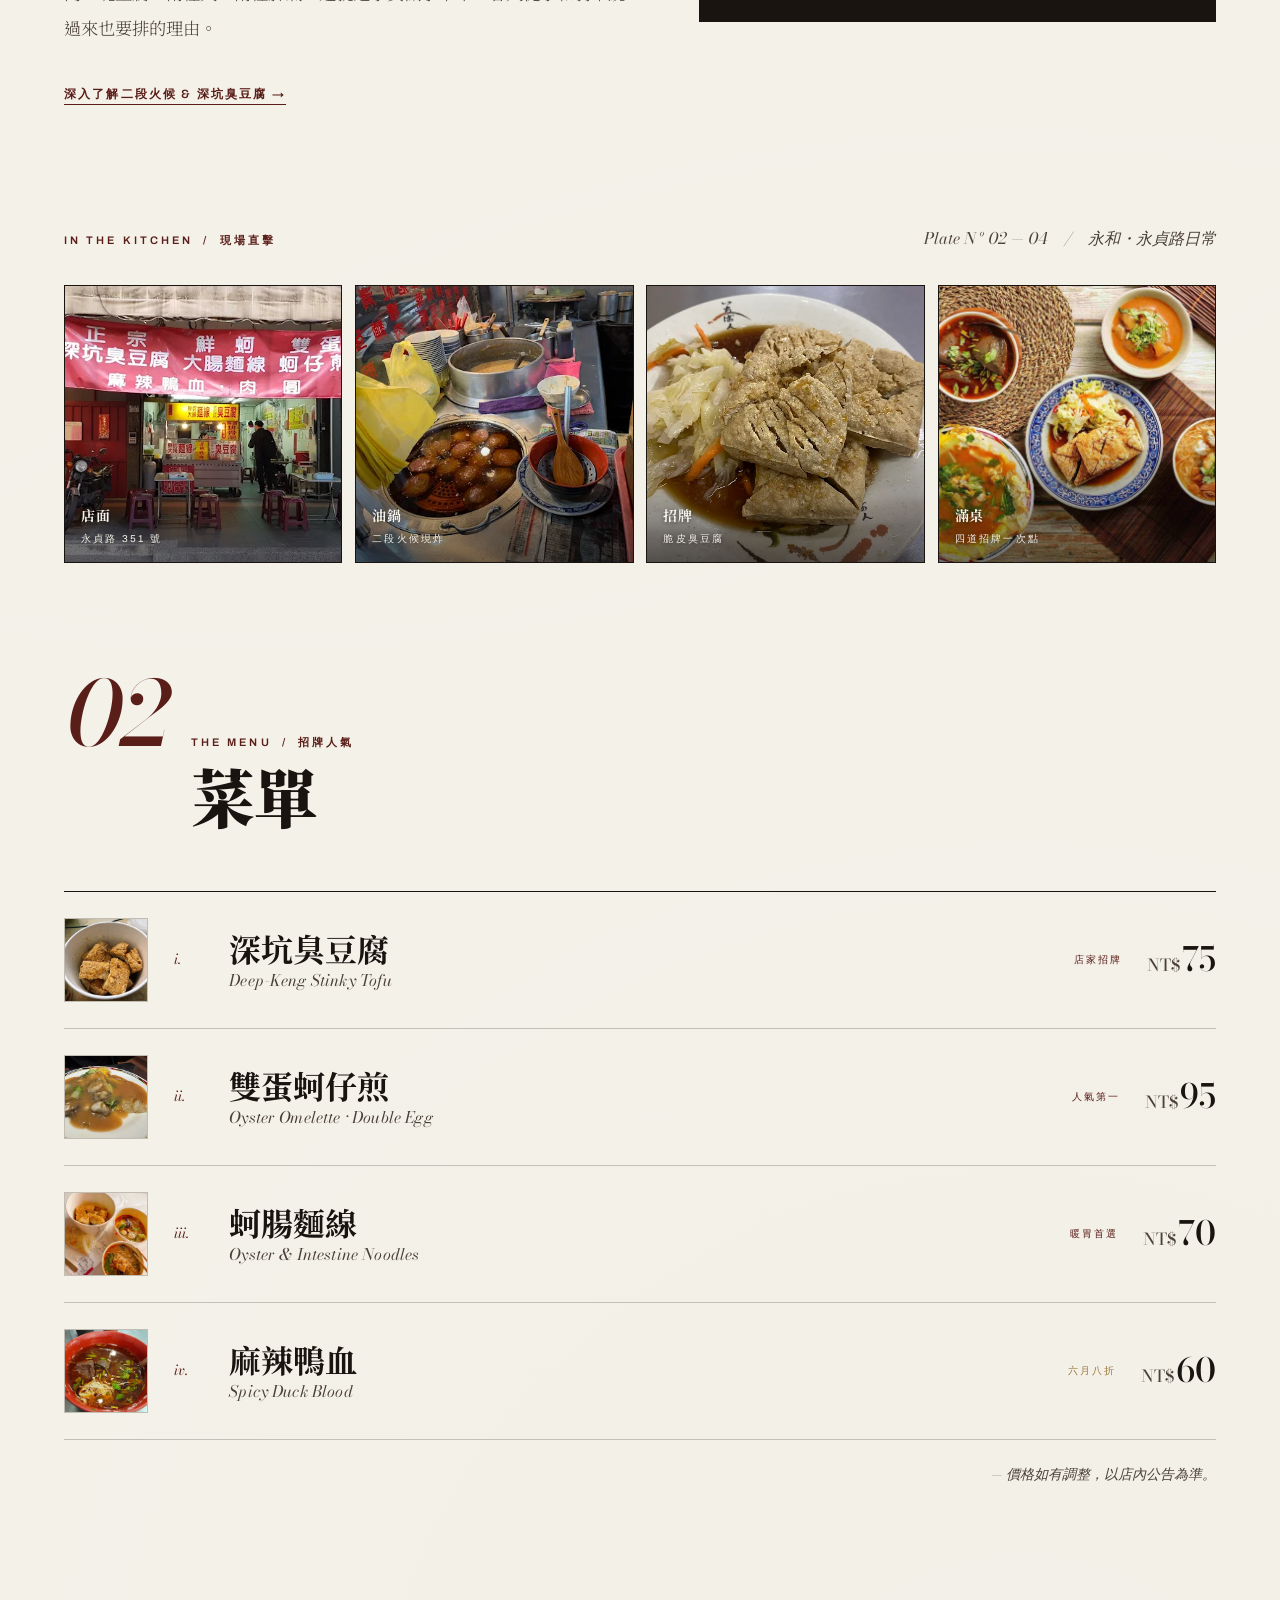
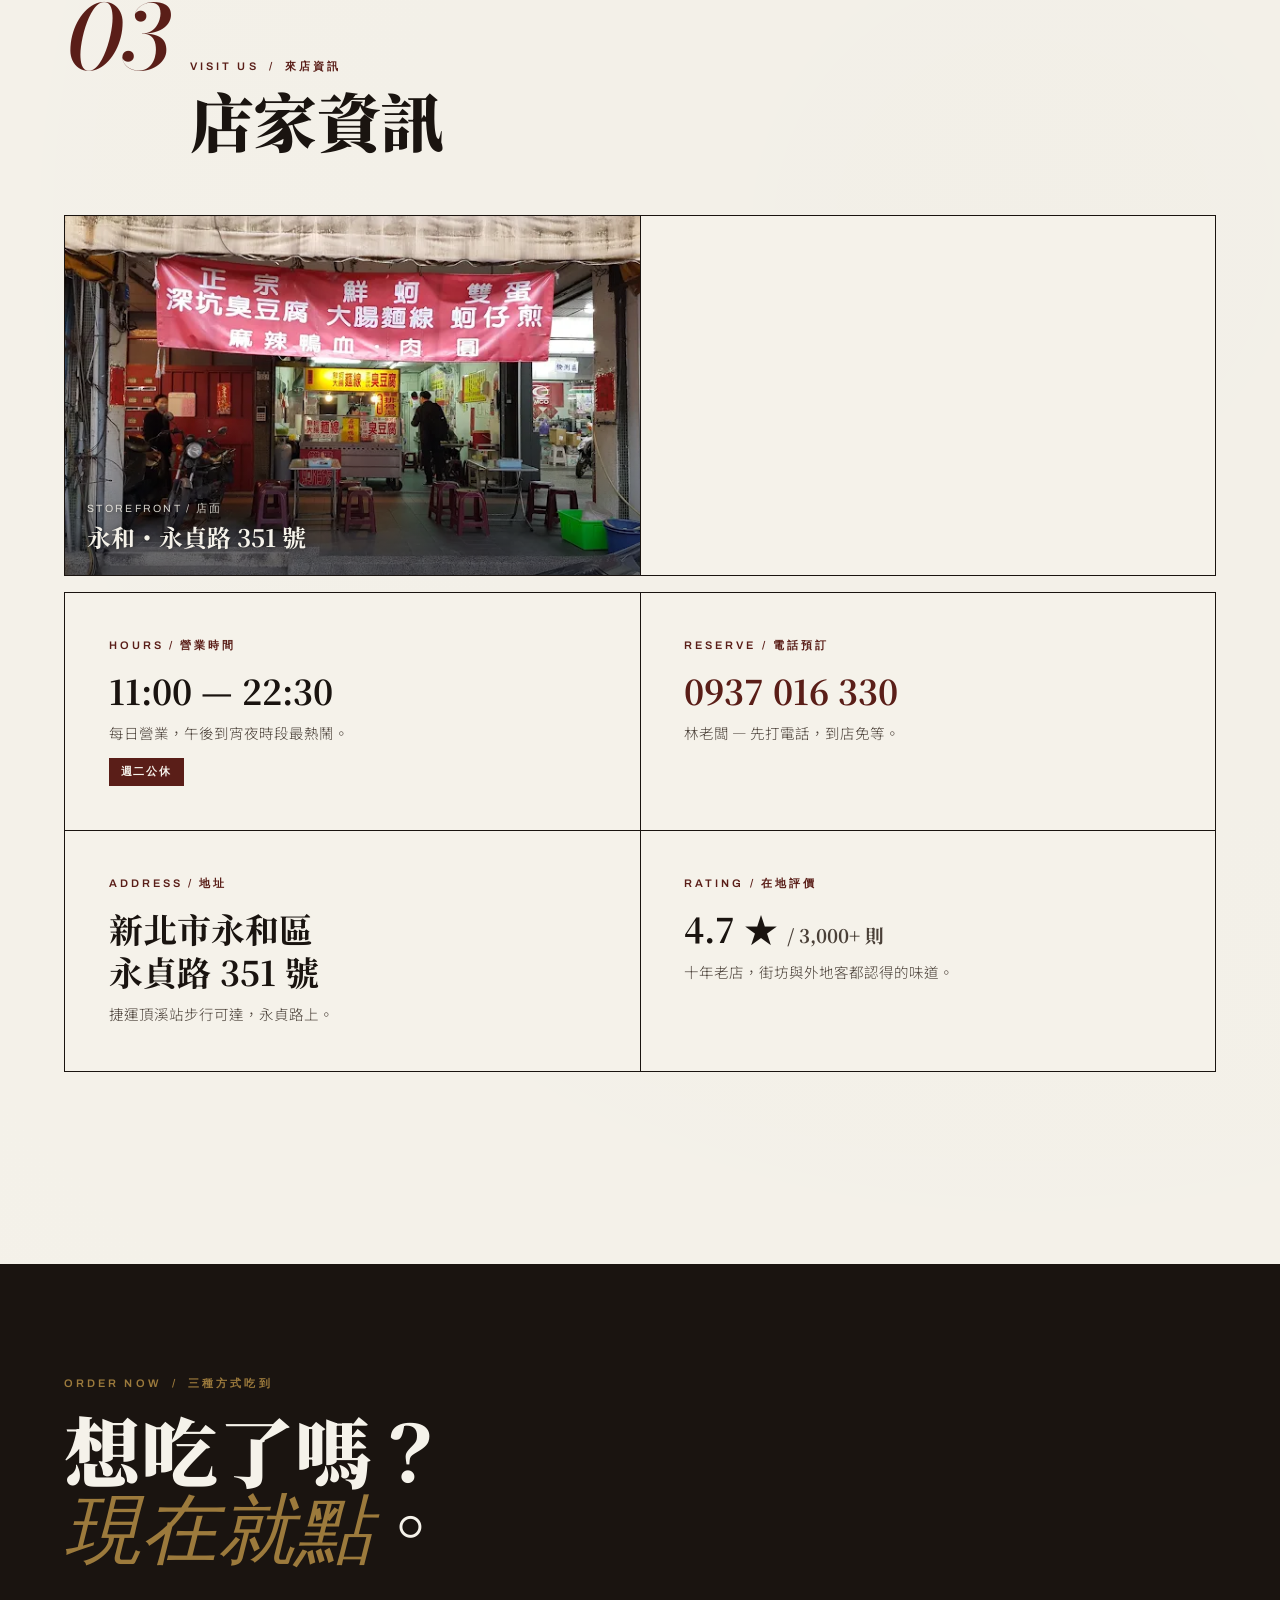
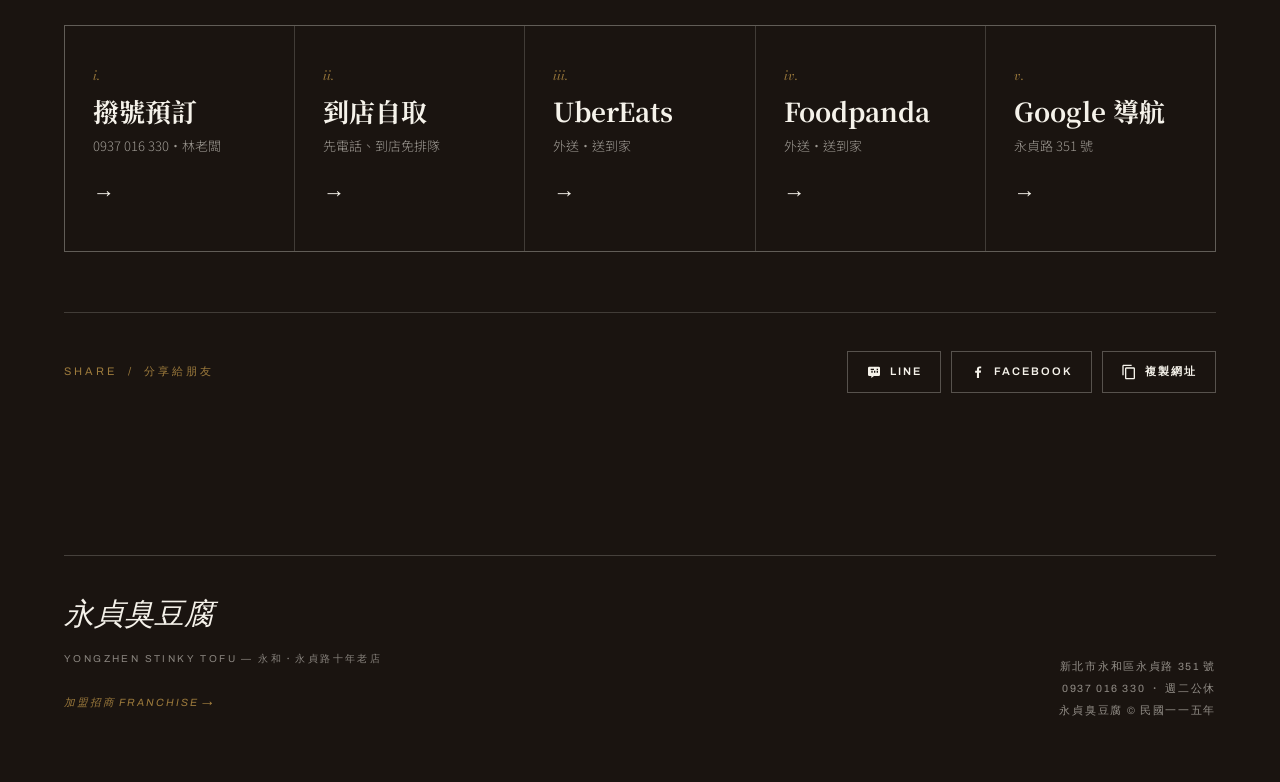
==== commit dacd767c: "新增加盟招商分頁 join.html：一對一指導訴求 + Google 表單 - 加盟方案改為強調林老闆一對一指導，不公開明確金額 - 嵌入加盟意願 Google 表單 - 首頁 footer 加「加" ====
--- a/index.html
+++ b/index.html
@@ -921,6 +921,7 @@
       <div class="foot-brand">
         永貞臭豆腐
         <small>Yongzhen Stinky Tofu — 永和・永貞路十年老店</small>
+        <a href="join.html" style="display:inline-block;margin-top:14px;font-family:var(--label);font-size:10.5px;letter-spacing:.18em;text-transform:uppercase;color:var(--gold);text-decoration:none">加盟招商 Franchise →</a>
       </div>
       <div class="foot-meta">
         新北市永和區永貞路 351 號<br>
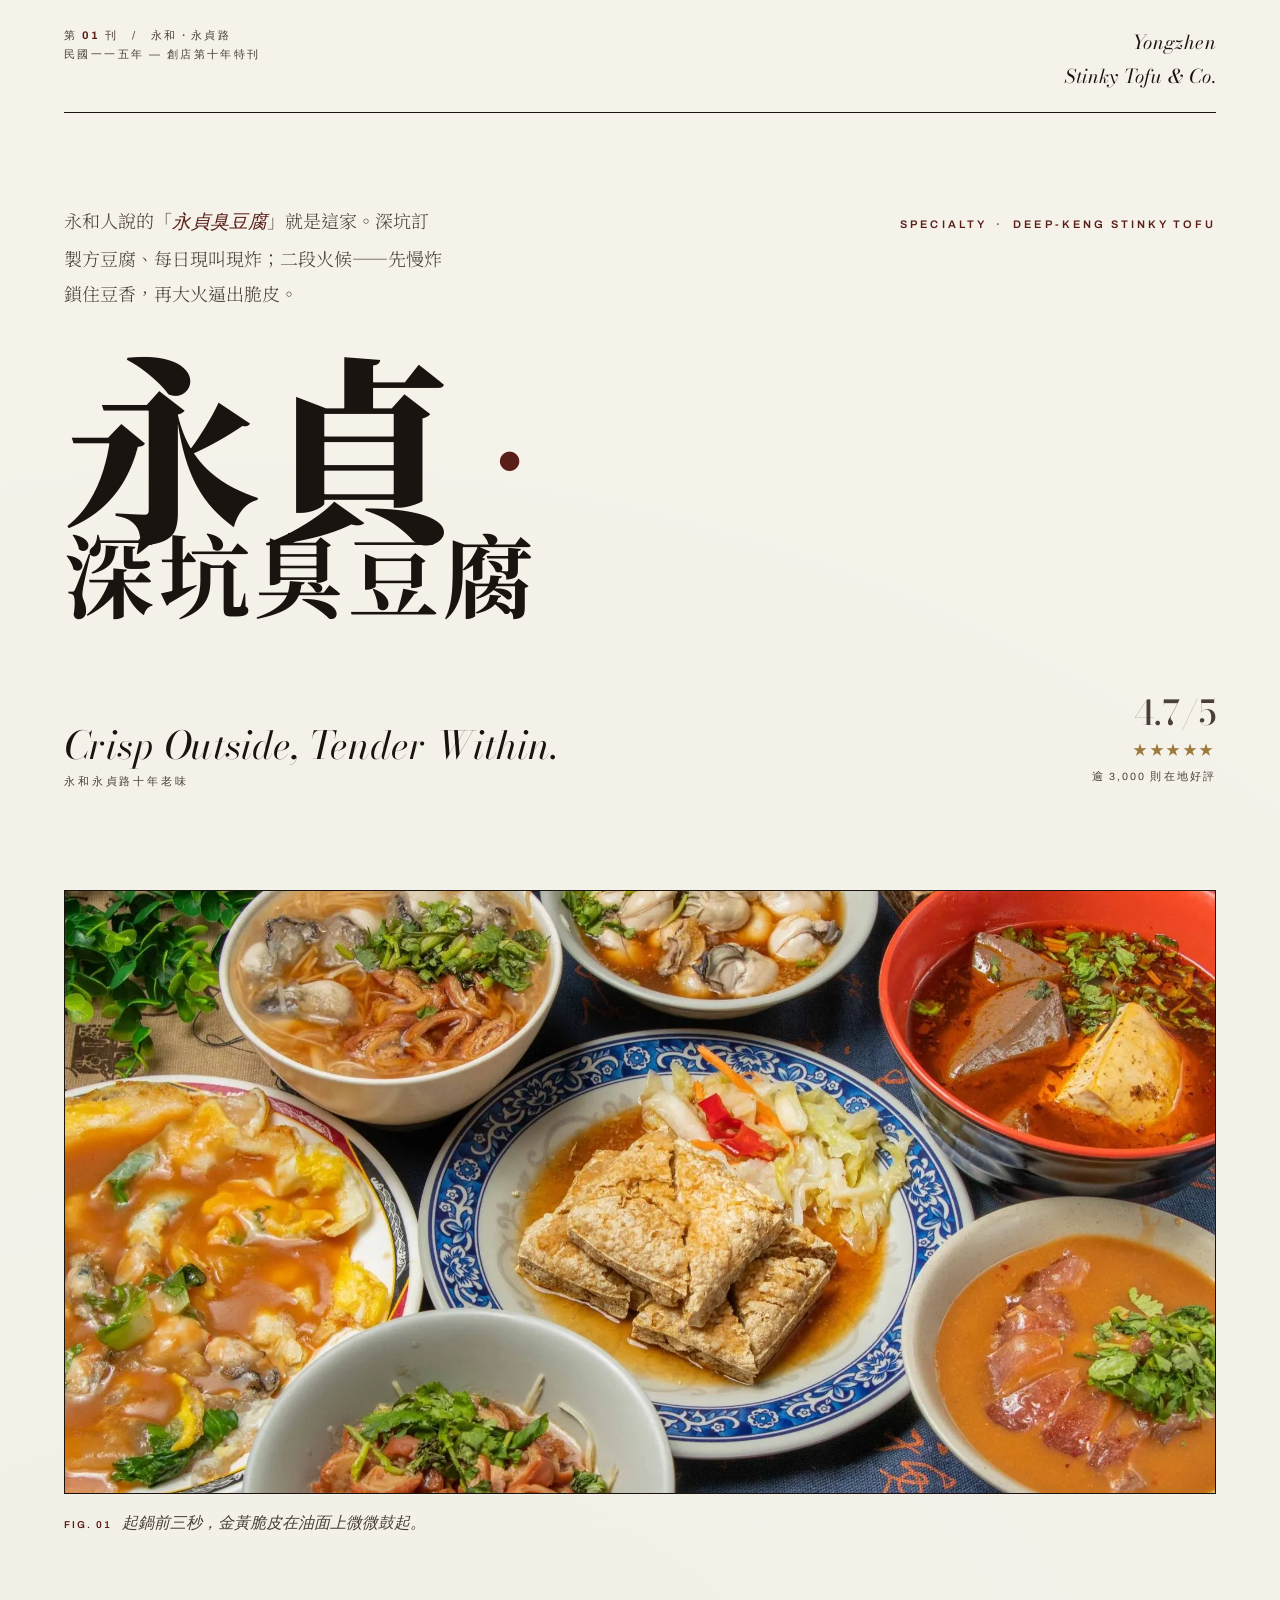
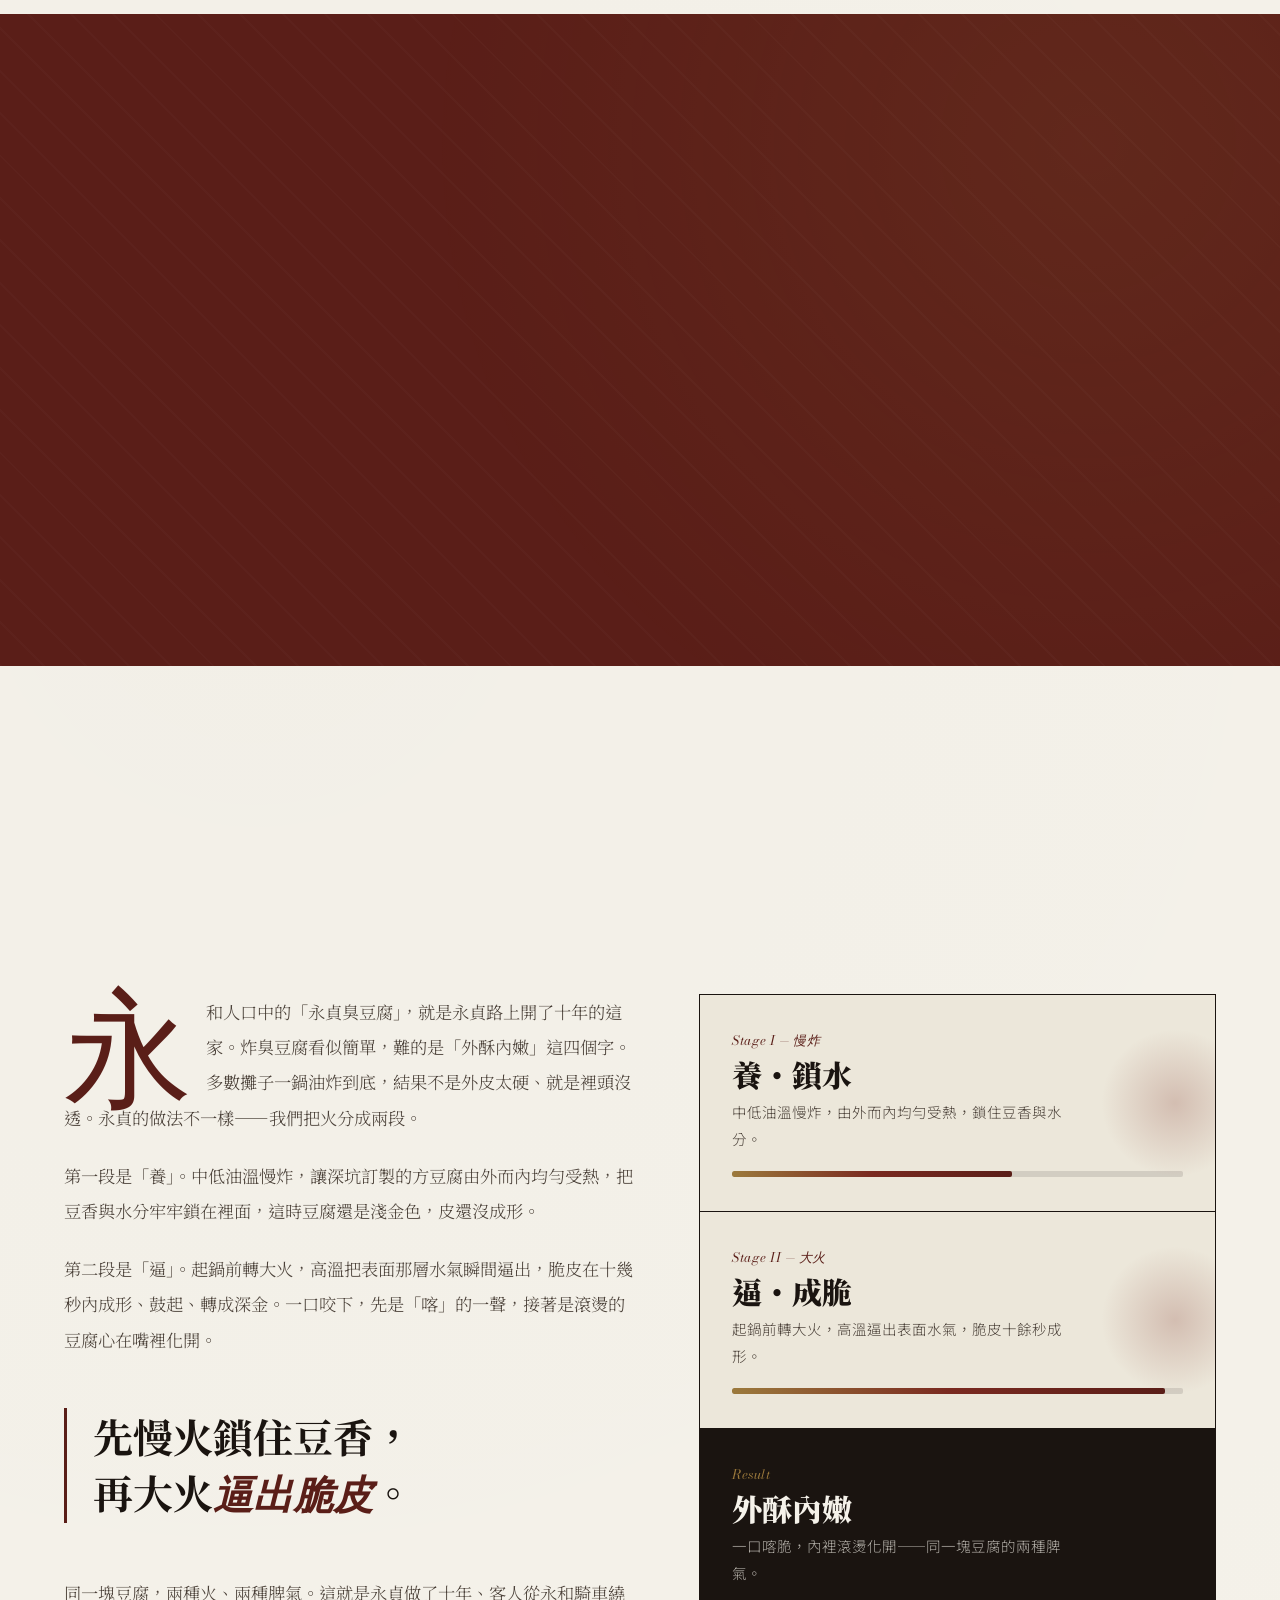
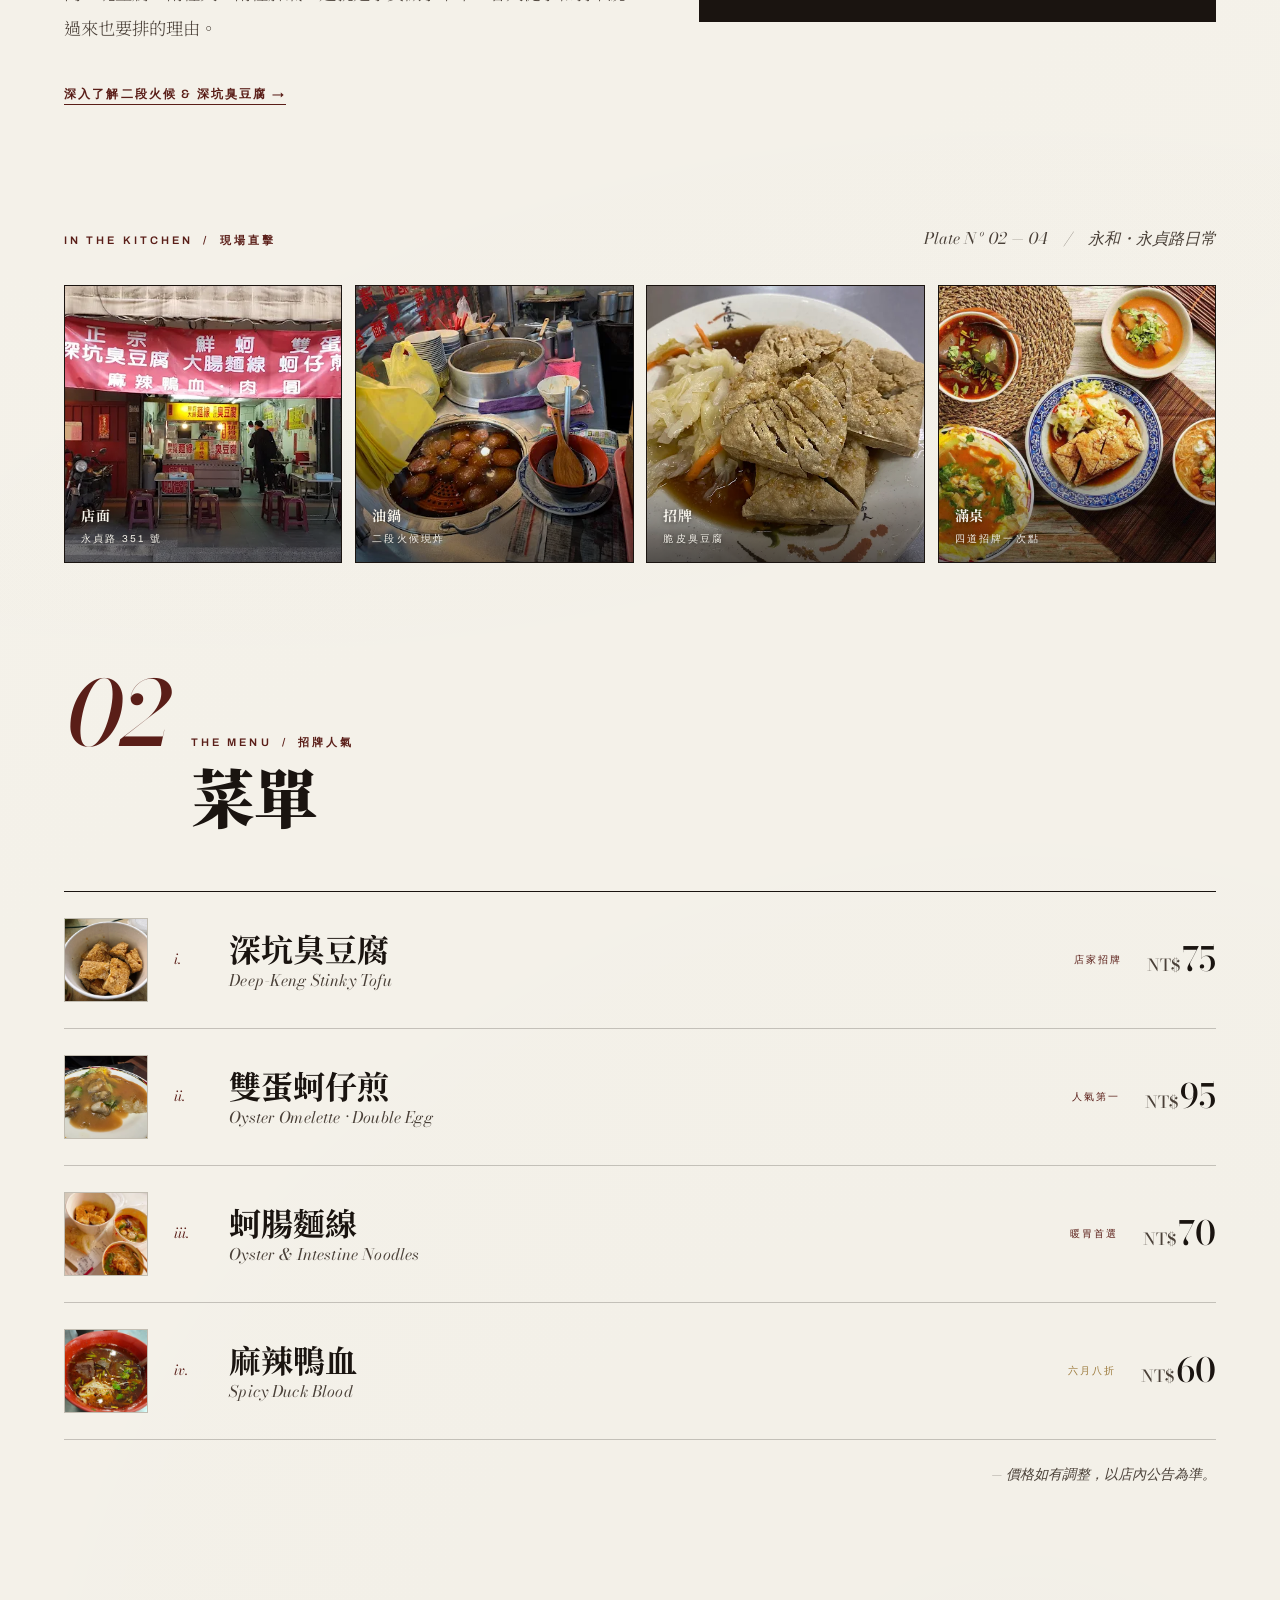
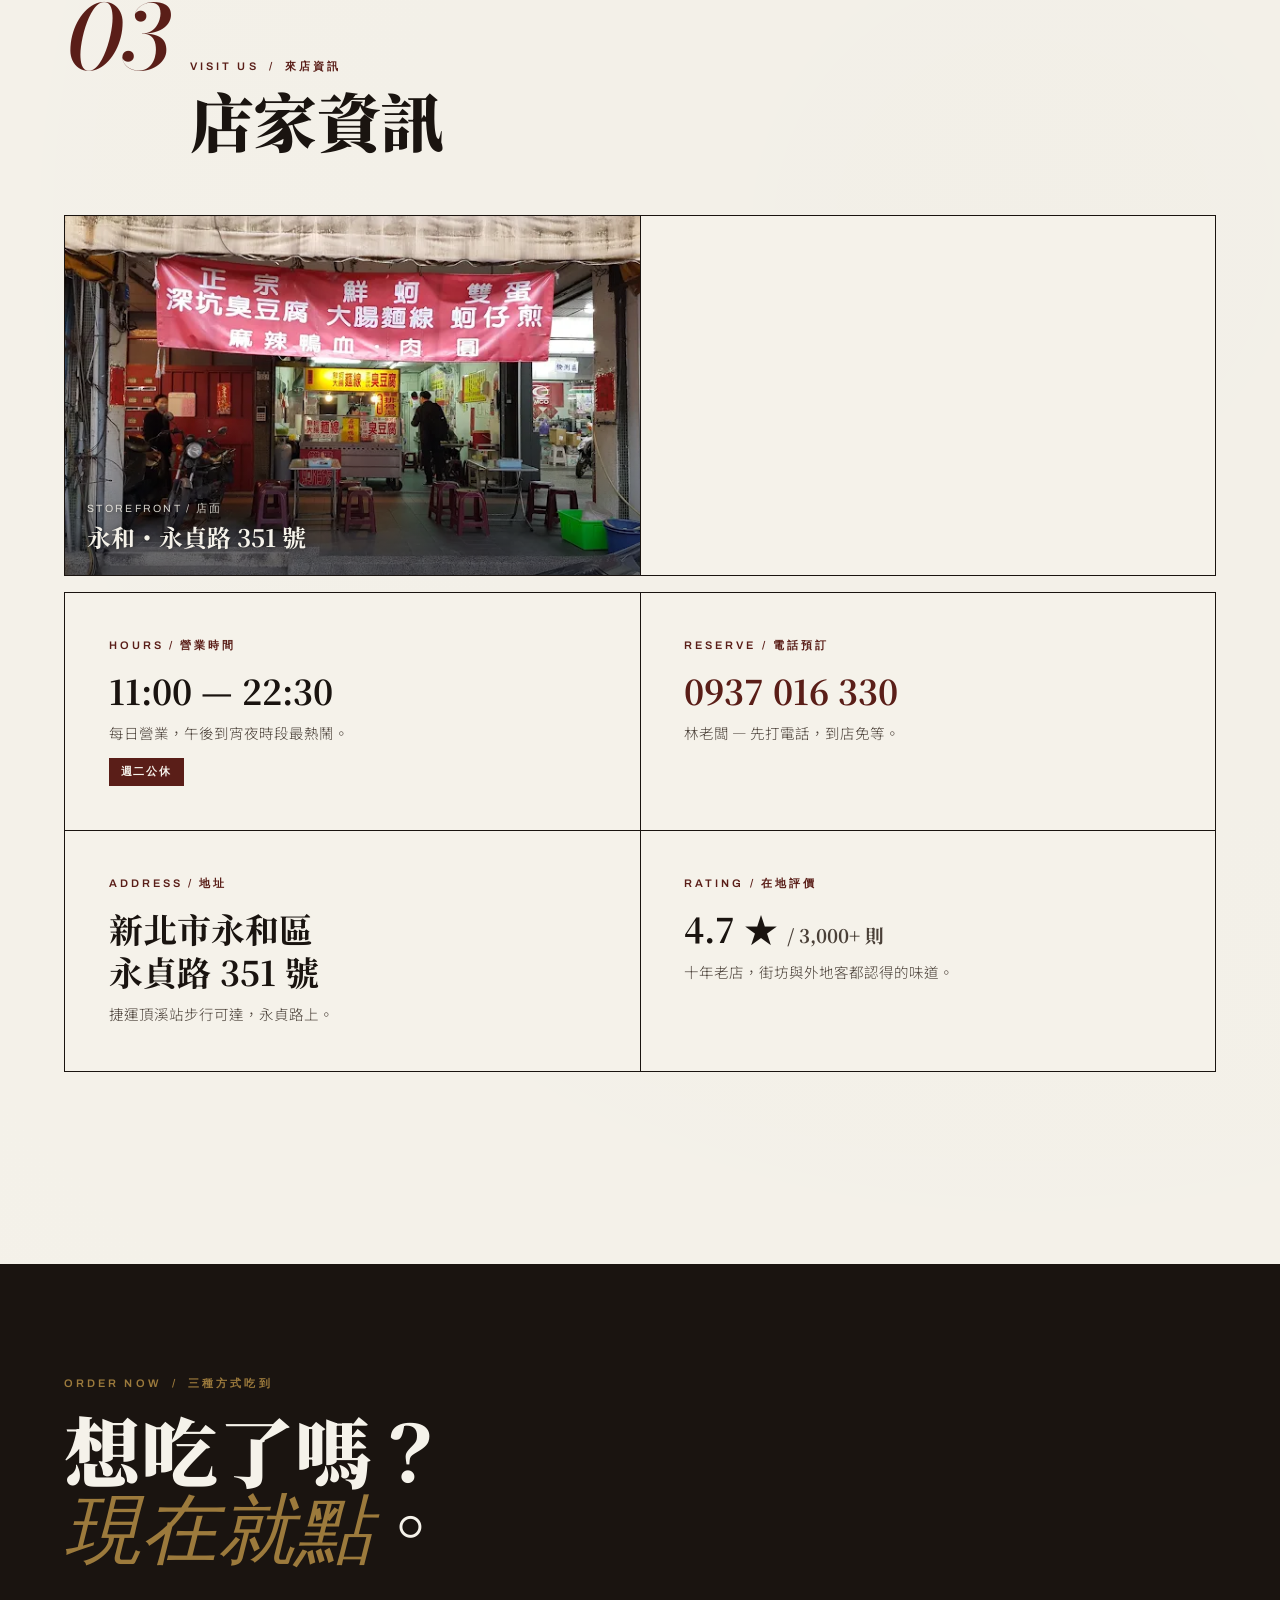
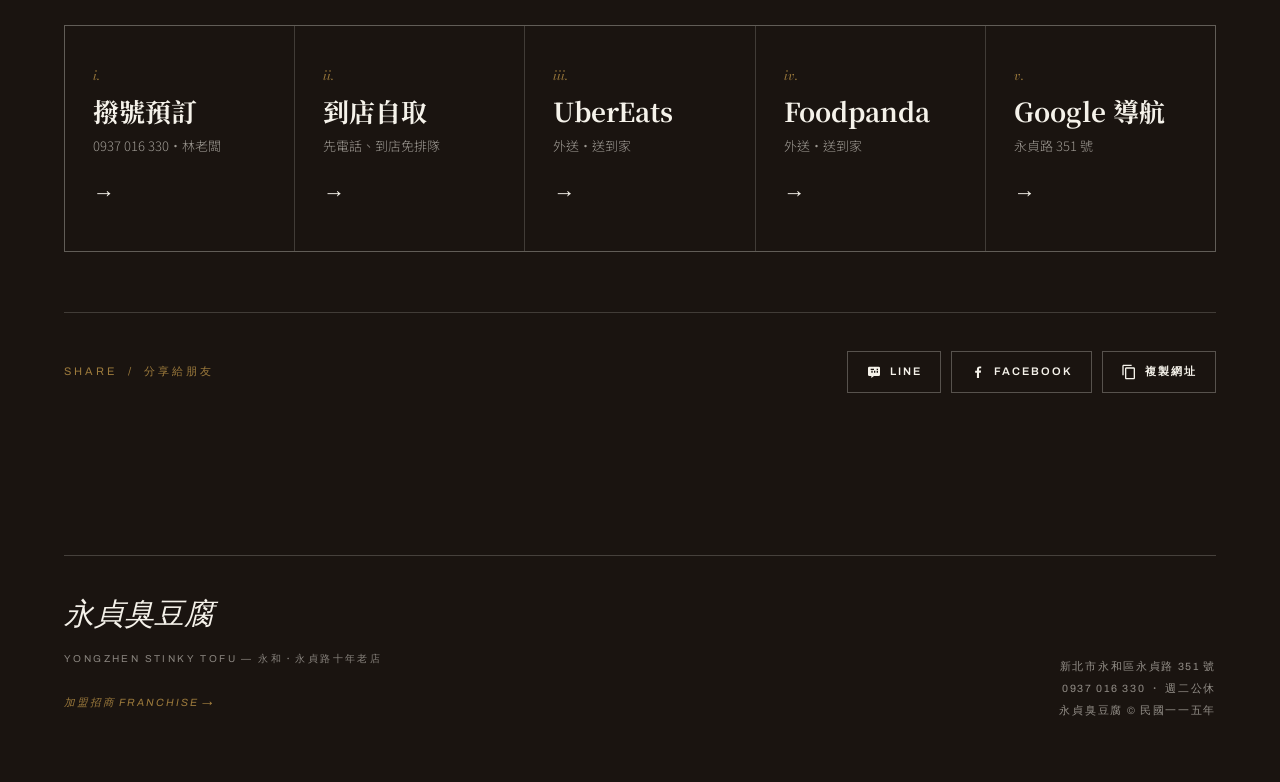
==== commit 76d04216: "新增加盟流程分頁 + 圖片優化 + 內頁 lightbox - franchise-process.html：8 步驟拆解、8 週時程甘特圖、流程一覽表、HowTo 結構化資料 - join.html" ====
--- a/index.html
+++ b/index.html
@@ -49,7 +49,7 @@
   "url": "https://yongzhen-tofu.com.tw/",
   "image": [
     "https://yongzhen-tofu.com.tw/og-image.webp",
-    "https://yongzhen-tofu.com.tw/%E6%B0%B8%E8%B2%9E%E8%B1%86%E8%85%90%E5%BA%97%E7%B6%B2%E8%B7%AF%E7%85%A7%E7%89%87/ri1h-listing.jpg"
+    "https://yongzhen-tofu.com.tw/%E6%B0%B8%E8%B2%9E%E8%B1%86%E8%85%90%E5%BA%97%E7%B6%B2%E8%B7%AF%E7%85%A7%E7%89%87/ri1h-listing.webp"
   ],
   "servesCuisine": ["台灣小吃", "深坑臭豆腐", "蚵仔煎", "麵線"],
   "keywords": "永貞臭豆腐, 永和臭豆腐, 永貞路臭豆腐, 深坑臭豆腐, 二段火候, 永和宵夜, 蚵仔煎, 麻辣鴨血, 蚵腸麵線",
@@ -625,7 +625,7 @@
   <!-- ===== HERO 大圖 ===== -->
   <figure class="hero-figure reveal">
     <div class="figure-frame">
-      <img class="img-fade lb-target" src="永貞豆腐店網路照片/ri1h-listing.jpg" alt="永貞深坑臭豆腐 招牌套餐：臭豆腐、雙蛋蚵仔煎、蚵腸麵線、麻辣鴨血">
+      <img class="img-fade lb-target" src="永貞豆腐店網路照片/ri1h-listing.webp" alt="永貞深坑臭豆腐 招牌套餐：臭豆腐、雙蛋蚵仔煎、蚵腸麵線、麻辣鴨血">
     </div>
     <figcaption class="figcaption"><b>Fig. 01</b> 起鍋前三秒，金黃脆皮在油面上微微鼓起。</figcaption>
   </figure>
@@ -730,7 +730,7 @@
         <figcaption><b>招牌</b>脆皮臭豆腐</figcaption>
       </figure>
       <figure class="gtile reveal reveal-d3 lb-tile">
-        <img class="img-fade" loading="lazy" src="永貞豆腐店網路照片/1da9a9e826d15157cea1c5bb8696f248.jpeg" alt="永貞豆腐店招牌套餐俯拍：臭豆腐 雙蛋蚵仔煎 蚵腸麵線 麻辣鴨血">
+        <img class="img-fade" loading="lazy" src="永貞豆腐店網路照片/1da9a9e826d15157cea1c5bb8696f248.webp" alt="永貞豆腐店招牌套餐俯拍：臭豆腐 雙蛋蚵仔煎 蚵腸麵線 麻辣鴨血">
         <figcaption><b>滿桌</b>四道招牌一次點</figcaption>
       </figure>
     </div>
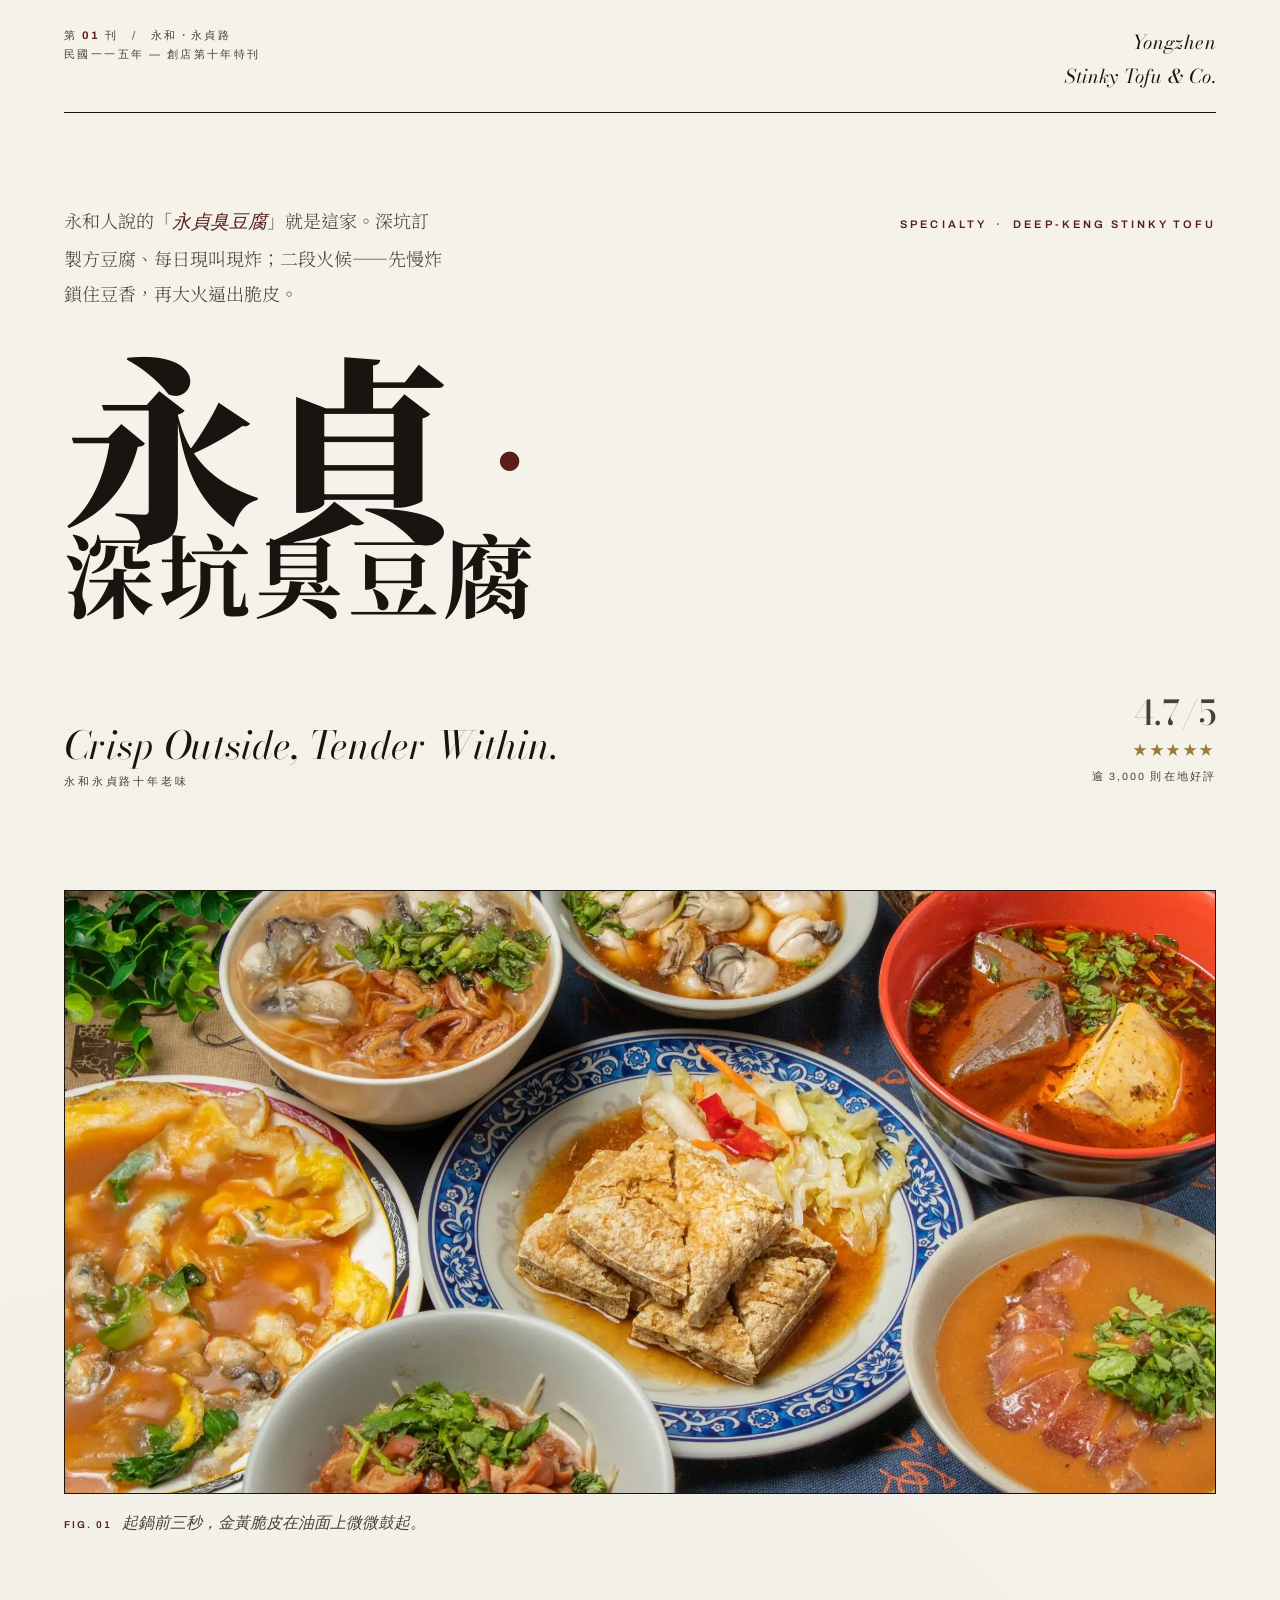
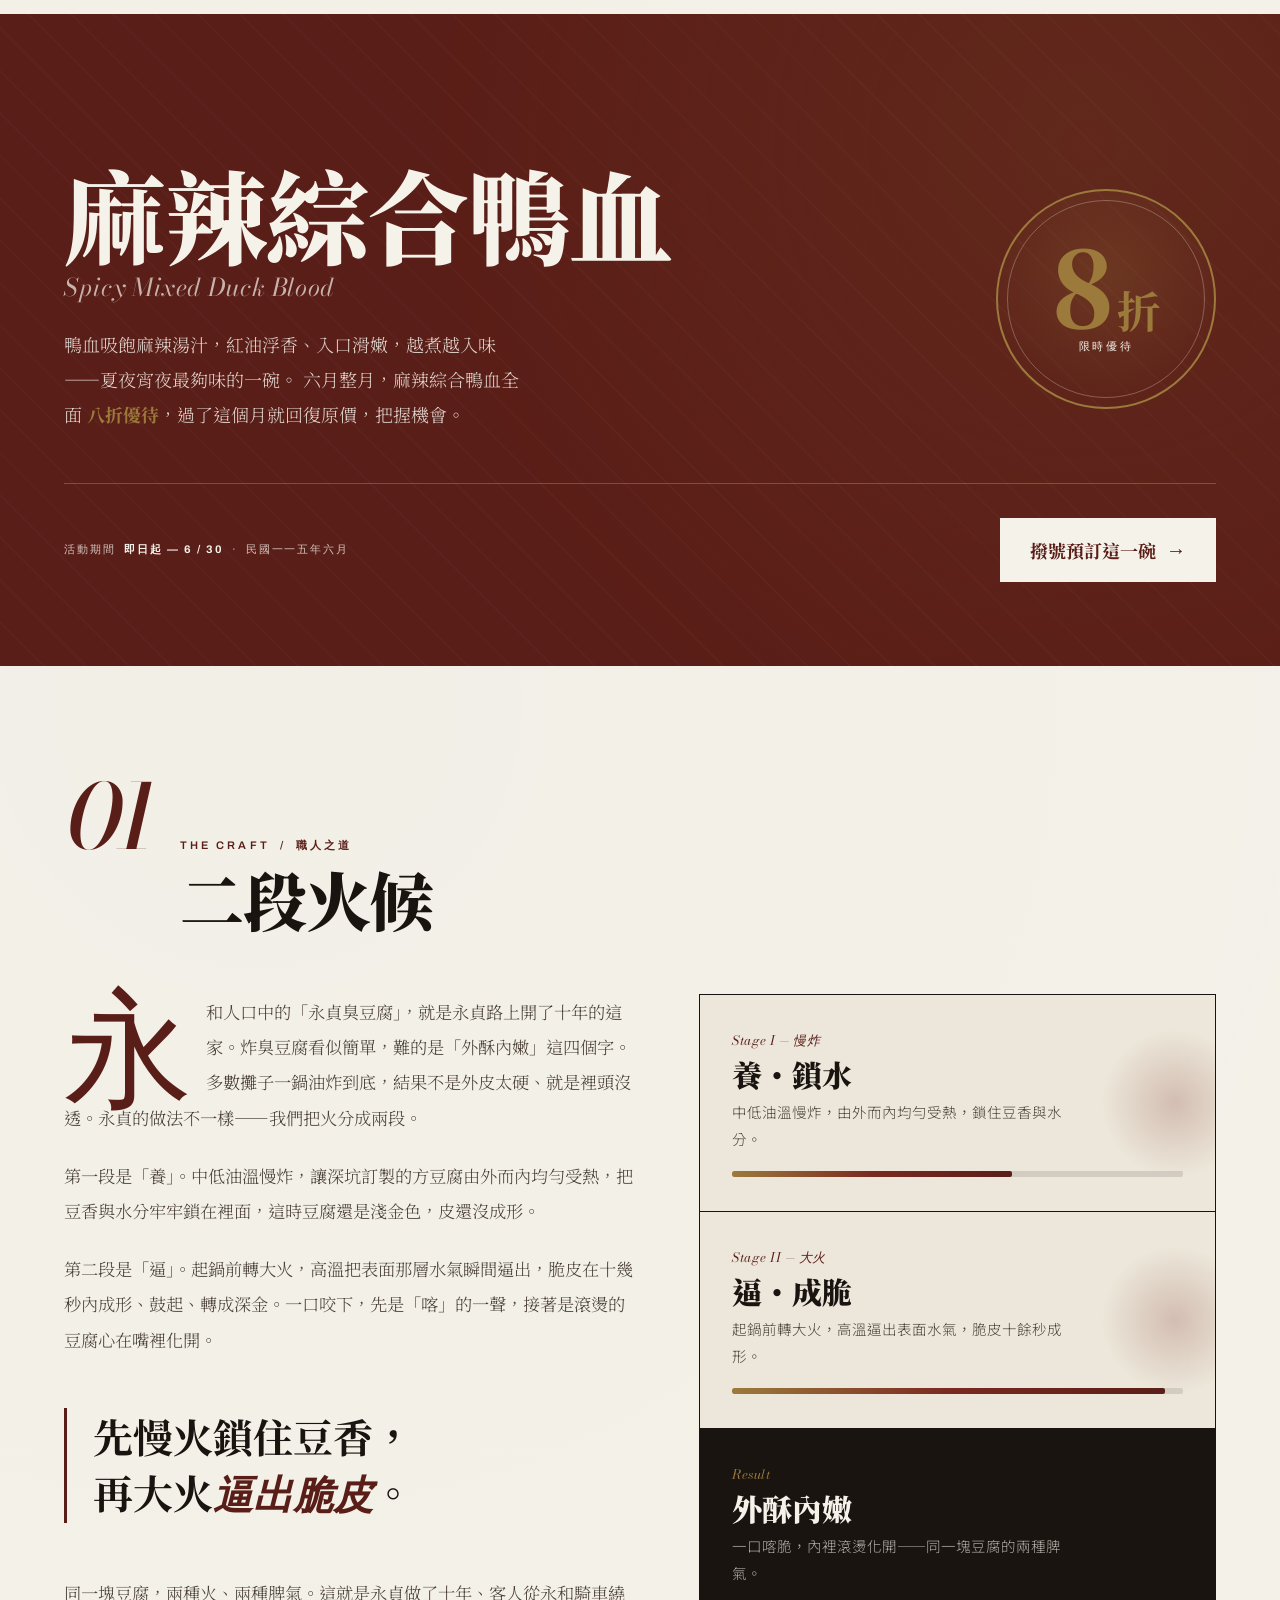
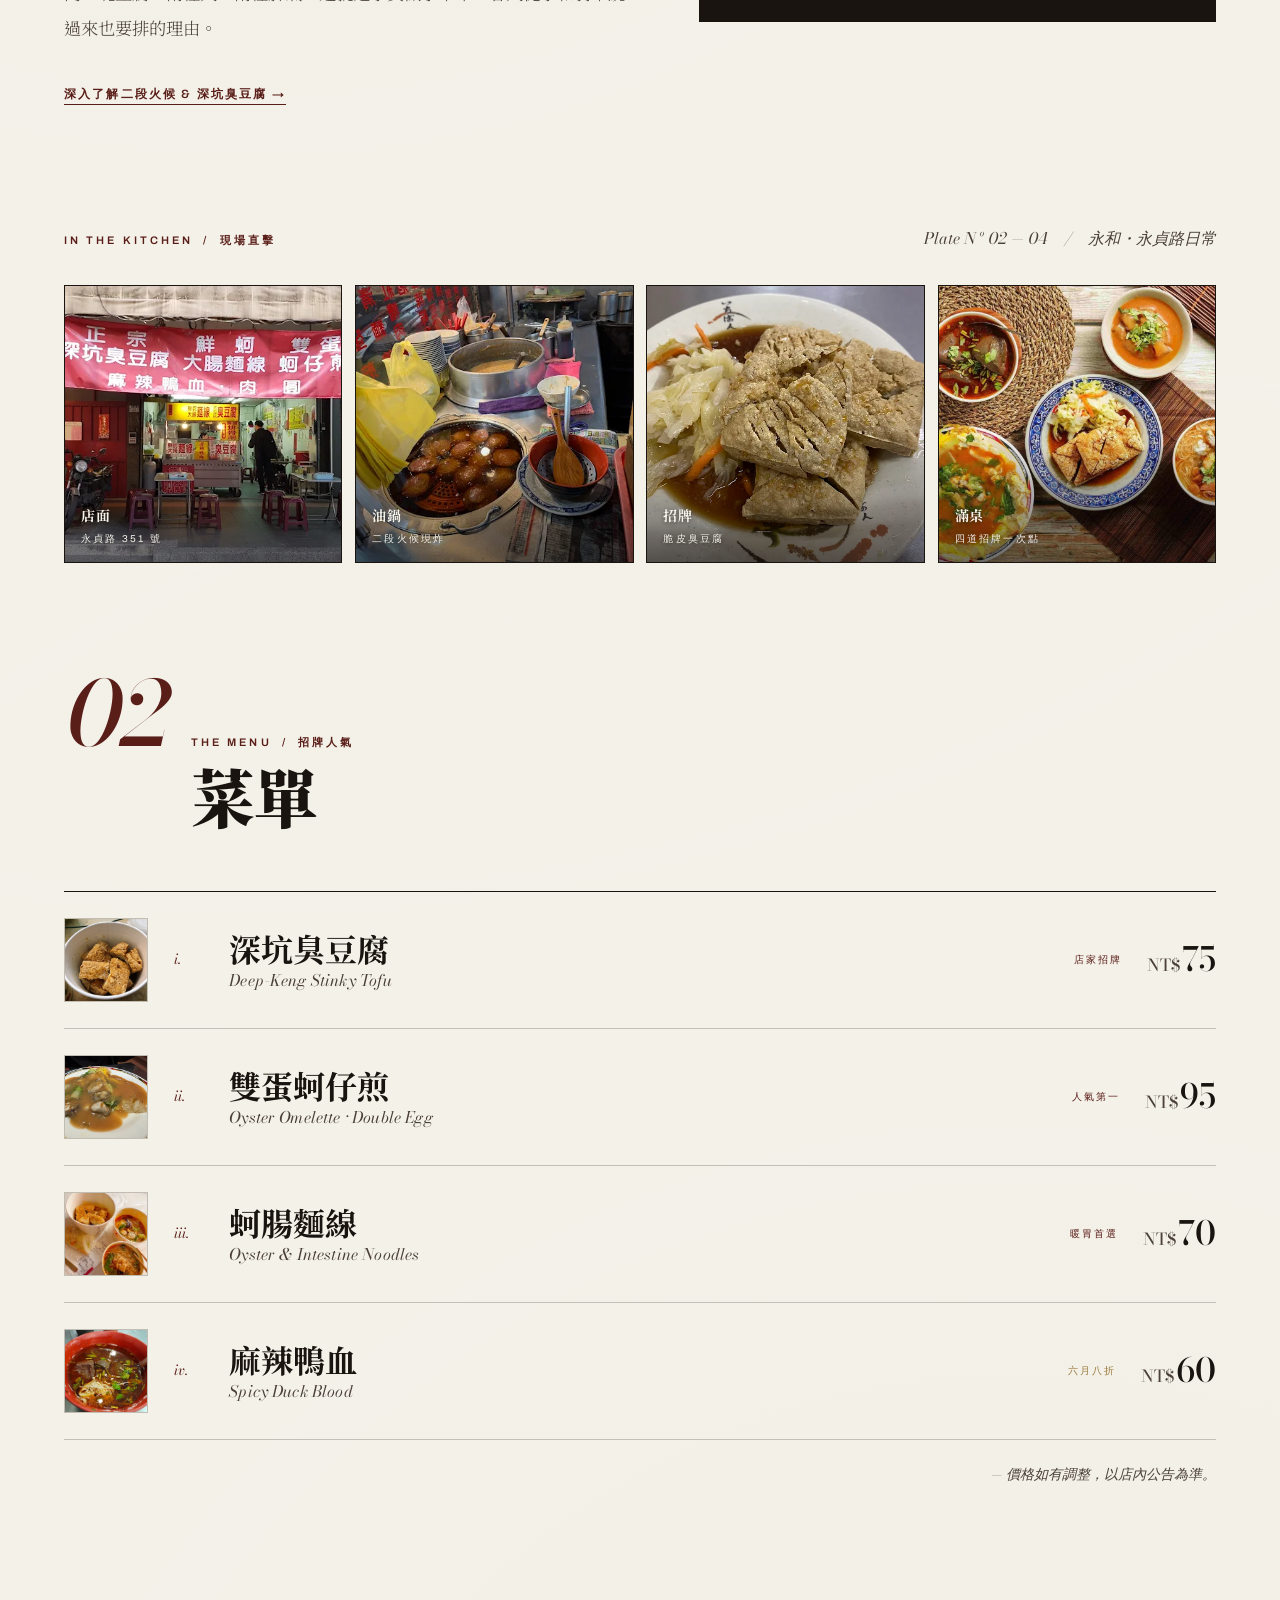
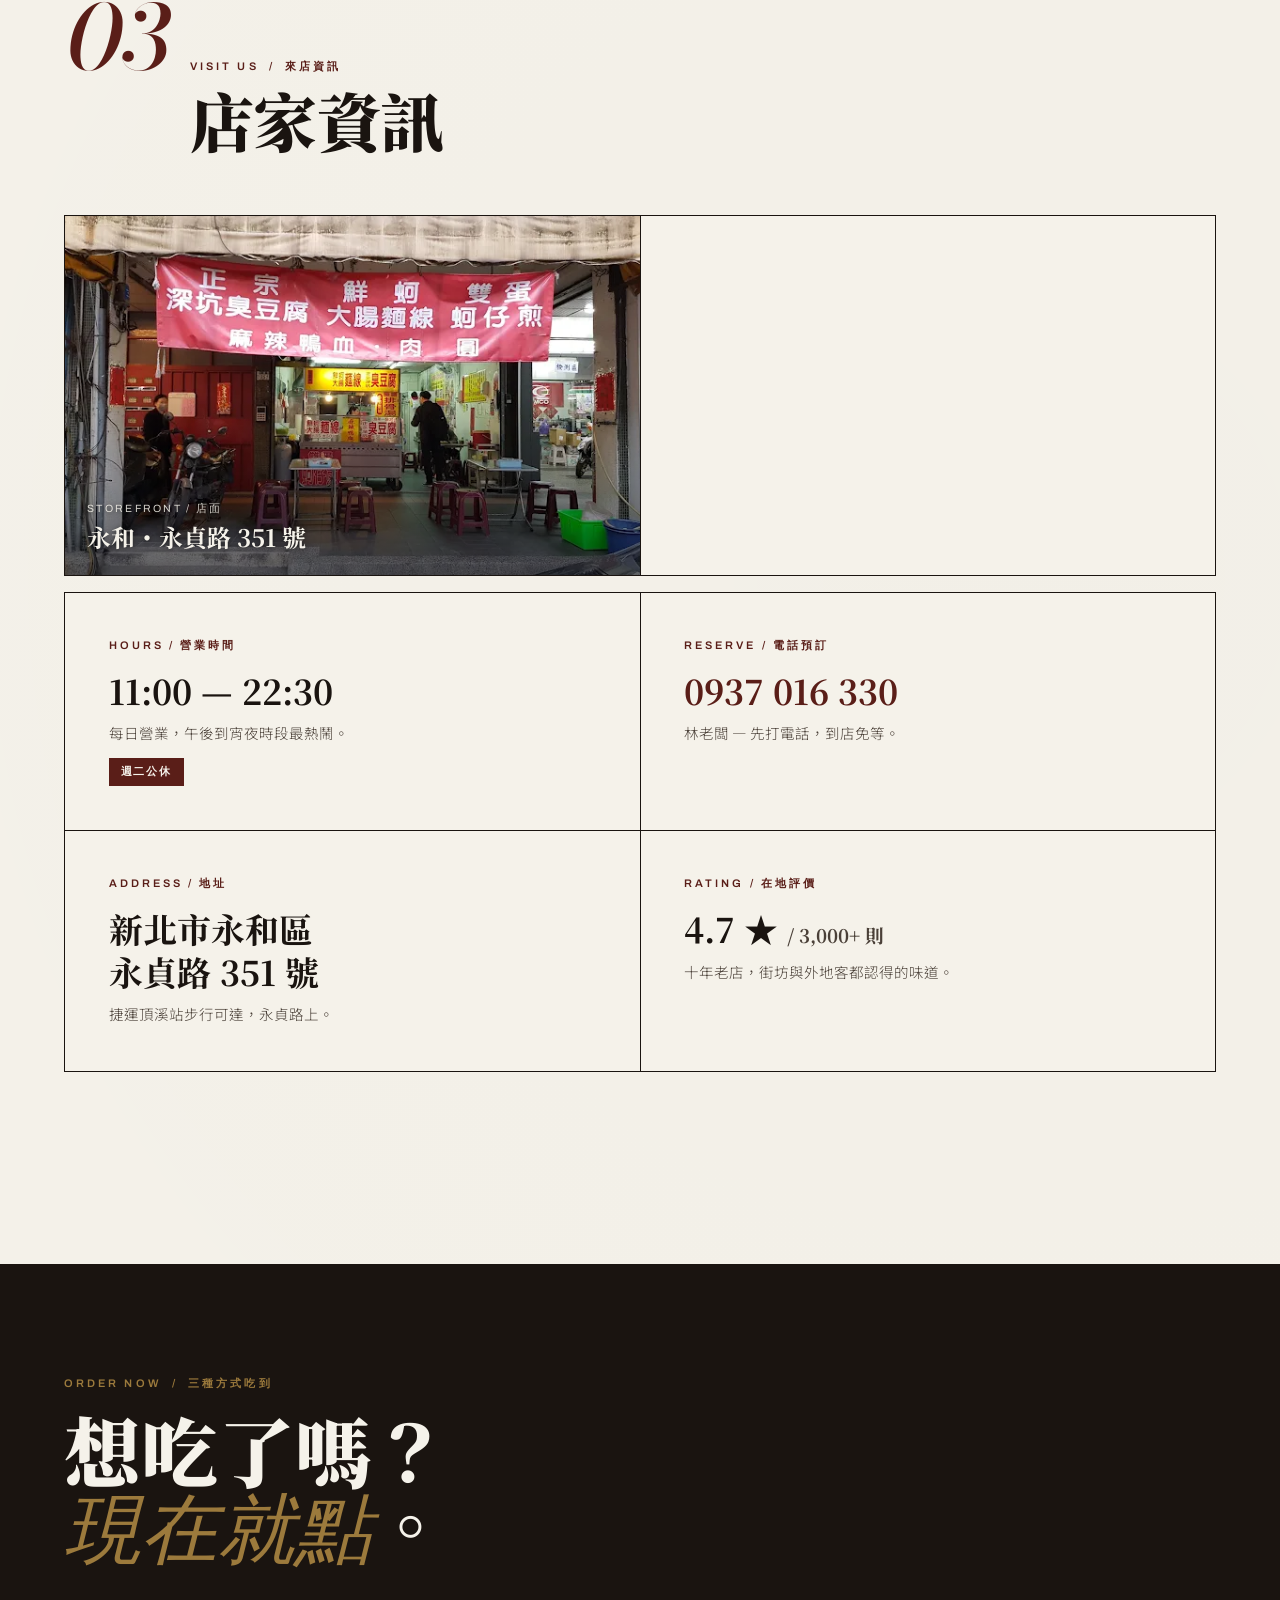
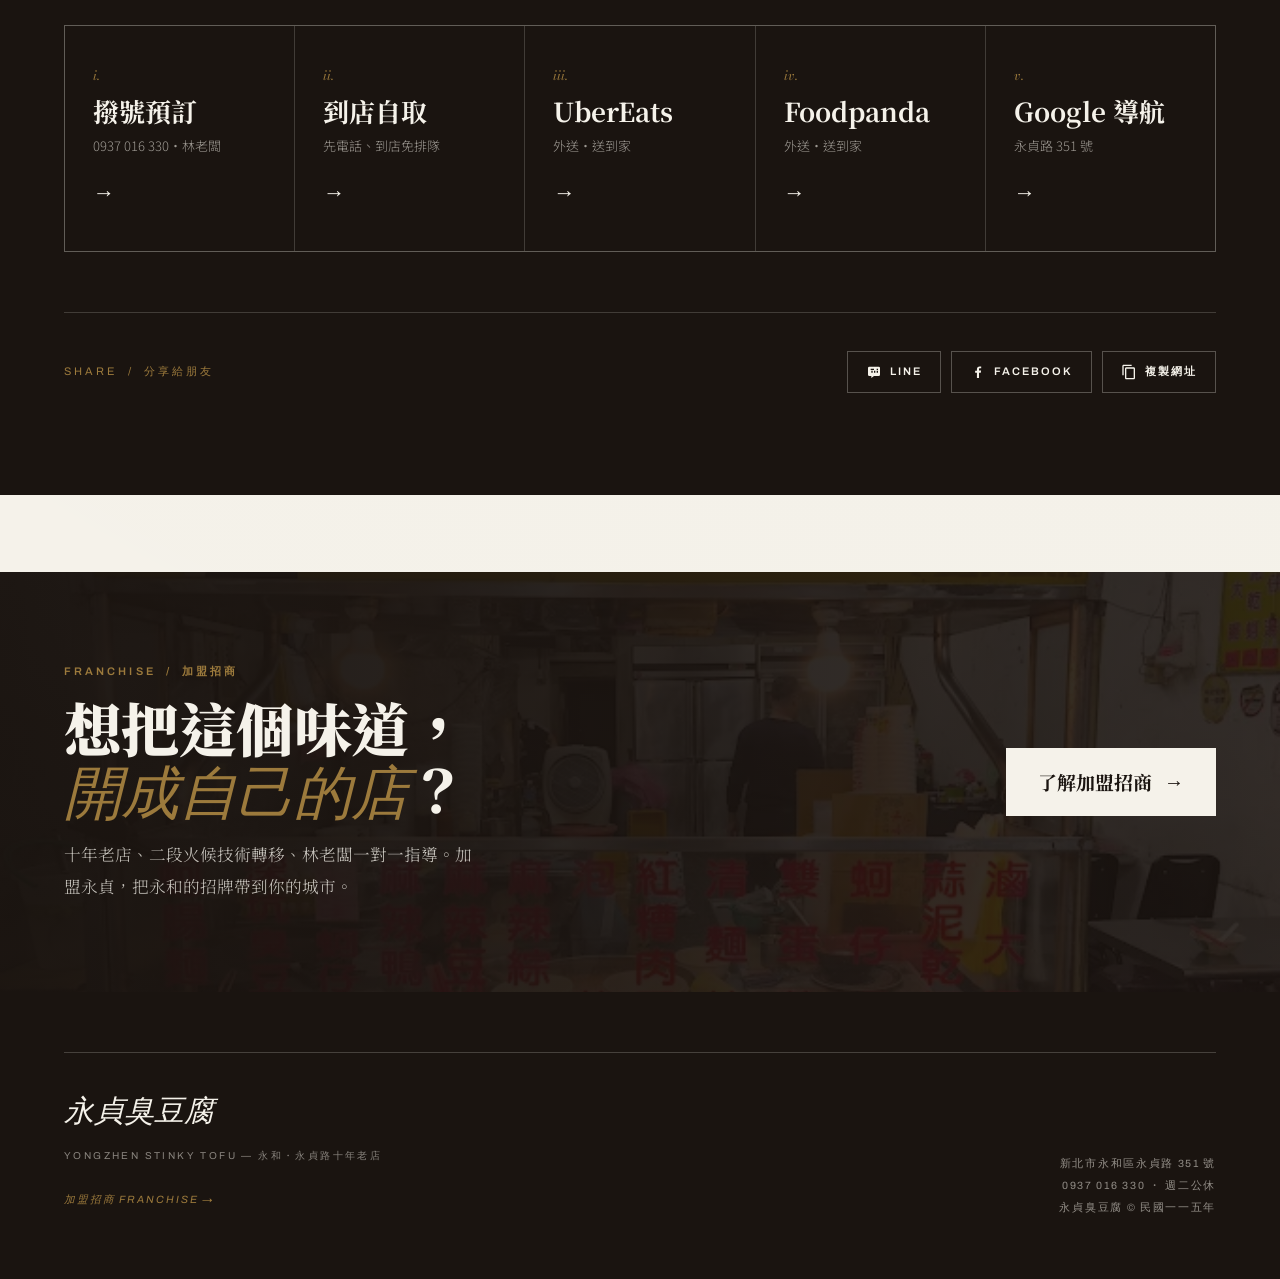
==== commit 9f0cd3b8: "首頁末尾新增加盟招商標卡（整塊可點連到 join.html） 背景店面照＋暗化覆蓋，金色標題＋了解加盟招商按鈕，hover 動效。  Co-Authored-By: Claude Opus 4.8 <" ====
--- a/index.html
+++ b/index.html
@@ -564,6 +564,22 @@
   .foot-brand small{display:block;font-family:var(--label);font-style:normal;font-size:10px;letter-spacing:.24em;text-transform:uppercase;margin-top:10px;color:rgba(245,242,234,.5)}
   .foot-meta{font-family:var(--label);font-size:10.5px;letter-spacing:.16em;text-transform:uppercase;text-align:right;line-height:2.1;color:rgba(245,242,234,.55)}
 
+  /* ============ 加盟招商標卡 ============ */
+  .fr-band{display:block;position:relative;overflow:hidden;text-decoration:none;background:var(--ink);margin-top:clamp(40px,6vw,80px)}
+  .fr-band .fr-bg{position:absolute;inset:0;width:100%;height:100%;object-fit:cover;opacity:.30;transition:transform 1.4s cubic-bezier(.16,1,.3,1),opacity .5s ease}
+  .fr-band:hover .fr-bg{transform:scale(1.05);opacity:.38}
+  .fr-band::after{content:"";position:absolute;inset:0;background:linear-gradient(90deg,rgba(26,20,16,.93),rgba(26,20,16,.55));pointer-events:none}
+  .fr-inner{position:relative;z-index:1;max-width:1280px;margin:0 auto;padding:clamp(48px,7vw,96px) clamp(20px,5vw,72px);display:flex;justify-content:space-between;align-items:center;gap:clamp(24px,4vw,60px);flex-wrap:wrap}
+  .fr-text .label{color:var(--gold);display:block;margin-bottom:16px}
+  .fr-text h2{font-family:var(--serif-tc);font-weight:900;font-size:clamp(28px,4.6vw,58px);line-height:1.05;color:var(--paper);letter-spacing:-.01em}
+  .fr-text h2 em{font-family:var(--display);font-style:italic;font-weight:500;color:var(--gold)}
+  .fr-text p{font-family:var(--serif-tc);font-weight:300;font-size:clamp(14.5px,1.3vw,17px);line-height:1.9;color:rgba(245,242,234,.78);margin-top:16px;max-width:46ch}
+  .fr-cta{display:inline-flex;align-items:center;gap:12px;flex-shrink:0;font-family:var(--serif-tc);font-weight:700;font-size:clamp(15px,1.6vw,19px);color:var(--ink);background:var(--paper);padding:16px 32px;transition:transform .35s cubic-bezier(.16,1,.3,1),background .35s ease}
+  .fr-band:hover .fr-cta{background:var(--gold);transform:translateY(-2px)}
+  .fr-cta .ar{font-family:var(--display);font-size:20px;transition:transform .35s ease}
+  .fr-band:hover .fr-cta .ar{transform:translateX(6px)}
+  @media(max-width:700px){.fr-inner{flex-direction:column;align-items:flex-start}.fr-cta{width:100%;justify-content:center}}
+
   /* ============ RWD ============ */
   @media(max-width:880px){
     .craft-grid{grid-template-columns:1fr;gap:42px}
@@ -889,6 +905,19 @@
       </div>
     </div>
   </section>
+
+  <!-- ===== 加盟招商標卡 ===== -->
+  <a class="fr-band" href="join.html" aria-label="了解永貞臭豆腐加盟招商">
+    <img class="fr-bg" loading="lazy" src="永貞豆腐店網路照片/unnamed (2).webp" alt="">
+    <div class="fr-inner">
+      <div class="fr-text">
+        <span class="label">Franchise &nbsp;/&nbsp; 加盟招商</span>
+        <h2>想把這個味道，<br><em>開成自己的店</em>？</h2>
+        <p>十年老店、二段火候技術轉移、林老闆一對一指導。加盟永貞，把永和的招牌帶到你的城市。</p>
+      </div>
+      <span class="fr-cta">了解加盟招商 <span class="ar">→</span></span>
+    </div>
+  </a>
 
   <!-- ===== 右側章節導航（桌機） ===== -->
   <nav class="section-nav" id="sectionNav" aria-label="頁面章節導航">
